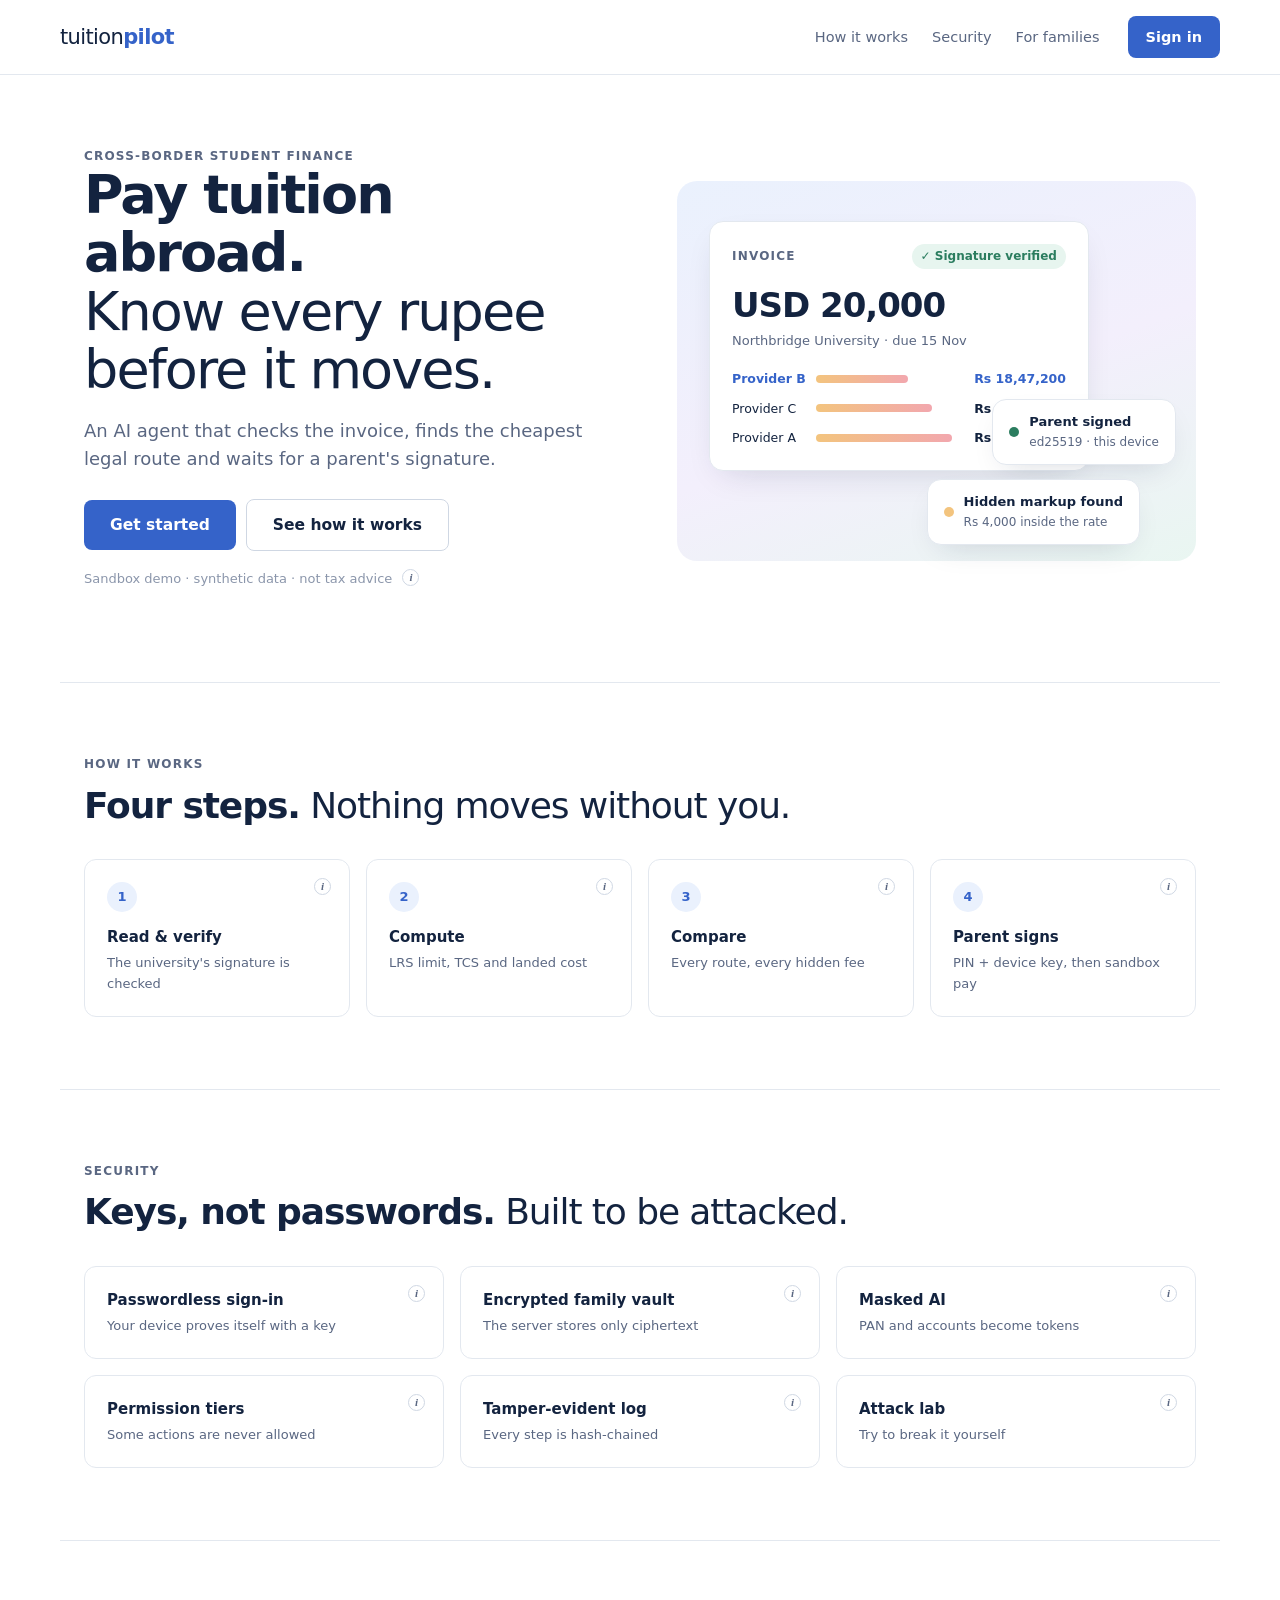
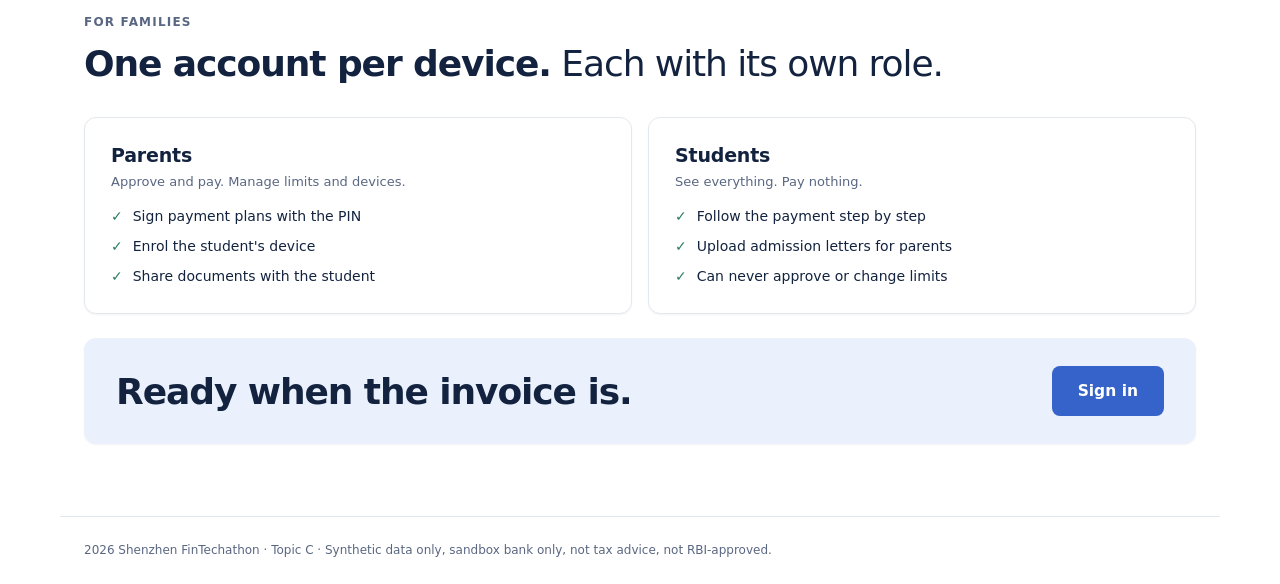
==== app/static/landing.html @ bed290f8 "Add landing page, passwordless sign-in, encrypted family vault and JSON invoices - Landing page (/) " ====
<!doctype html>
<html lang="en">
<head>
  <meta charset="utf-8">
  <meta name="viewport" content="width=device-width, initial-scale=1">
  <title>TuitionPilot · Pay tuition abroad</title>
  <link rel="icon" href="data:image/svg+xml,%3Csvg xmlns='http://www.w3.org/2000/svg' viewBox='0 0 32 32'%3E%3Crect width='32' height='32' rx='8' fill='%233563c9'/%3E%3Ctext x='16' y='22' font-family='Arial' font-size='16' font-weight='700' fill='white' text-anchor='middle'%3Etp%3C/text%3E%3C/svg%3E">
  <link rel="stylesheet" href="styles.css">
</head>
<body class="site">
  <header class="site-nav">
    <a class="wordmark" href="/" aria-label="TuitionPilot home">tuition<b>pilot</b></a>
    <nav class="site-links" aria-label="Sections">
      <a href="#how">How it works</a><a href="#security">Security</a><a href="#family">For families</a>
    </nav>
    <a class="btn primary" href="/signin">Sign in</a>
  </header>

  <main>
    <section class="hero-site">
      <div class="hero-copy">
        <div class="eyebrow">Cross-border student finance</div>
        <h1 class="display"><b>Pay tuition abroad.</b><br>Know every rupee before it moves.</h1>
        <p class="lead">An AI agent that checks the invoice, finds the cheapest legal route and waits for a parent's signature.</p>
        <div class="row" style="margin-top:26px">
          <a class="btn primary big" href="/signin">Get started</a>
          <a class="btn big ghost" href="#how">See how it works</a>
        </div>
        <p class="faint small" style="margin-top:18px">Sandbox demo · synthetic data · not tax advice
          <button type="button" class="i-btn" data-tip="Built for the 2026 Shenzhen FinTechathon (Topic C). Payments run in a simulated bank; no real money moves. Not RBI-approved." aria-label="About this demo">i</button></p>
      </div>

      <div class="hero-visual" aria-hidden="true">
        <div class="mock mock-main">
          <div class="row between"><span class="eyebrow">Invoice</span><span class="badge ok">✓ Signature verified</span></div>
          <div class="mock-amount">USD 20,000</div>
          <div class="muted small">Northbridge University · due 15 Nov</div>
          <div class="mock-bars">
            <div><span>Provider B</span><i style="--w:62%"></i><b>Rs 18,47,200</b></div>
            <div><span>Provider C</span><i style="--w:78%"></i><b>Rs 18,48,529</b></div>
            <div><span>Provider A</span><i style="--w:92%"></i><b>Rs 18,52,000</b></div>
          </div>
        </div>
        <div class="mock mock-float mock-a"><span class="dot ok"></span><span><b>Parent signed</b><br><span class="muted tiny">ed25519 · this device</span></span></div>
        <div class="mock mock-float mock-b"><span class="dot warn"></span><span><b>Hidden markup found</b><br><span class="muted tiny">Rs 4,000 inside the rate</span></span></div>
      </div>
    </section>

    <section class="band" id="how">
      <div class="eyebrow">How it works</div>
      <h2 class="section-title"><b>Four steps.</b> Nothing moves without you.</h2>
      <ol class="flow">
        <li><span class="flow-n">1</span><b>Read &amp; verify</b><span class="muted small">The university's signature is checked</span>
          <button type="button" class="i-btn" data-tip="The agent trusts one root key. It checks the university's certificate, the revocation list and the invoice signature, and that the printed text matches what was signed." aria-label="More">i</button></li>
        <li><span class="flow-n">2</span><b>Compute</b><span class="muted small">LRS limit, TCS and landed cost</span>
          <button type="button" class="i-btn" data-tip="Tested code computes every number from a versioned rule pack, with a source and date for each rule. The AI only explains." aria-label="More">i</button></li>
        <li><span class="flow-n">3</span><b>Compare</b><span class="muted small">Every route, every hidden fee</span>
          <button type="button" class="i-btn" data-tip="Each route is measured against the mid-market rate, so markups hidden inside the exchange rate show up as rupees." aria-label="More">i</button></li>
        <li><span class="flow-n">4</span><b>Parent signs</b><span class="muted small">PIN + device key, then sandbox pay</span>
          <button type="button" class="i-btn" data-tip="The parent's device signs the exact plan. If anything changes after signing, even one rupee, the signature no longer matches and the payment is refused." aria-label="More">i</button></li>
      </ol>
    </section>

    <section class="band" id="security">
      <div class="eyebrow">Security</div>
      <h2 class="section-title"><b>Keys, not passwords.</b> Built to be attacked.</h2>
      <div class="sec-grid">
        <div class="sec"><b>Passwordless sign-in</b><span class="muted small">Your device proves itself with a key</span>
          <button type="button" class="i-btn" data-tip="The server sends a one-time challenge; your browser signs it with a private key that never leaves the device. No password exists to steal or phish." aria-label="More">i</button></div>
        <div class="sec"><b>Encrypted family vault</b><span class="muted small">The server stores only ciphertext</span>
          <button type="button" class="i-btn" data-tip="Files are encrypted in the browser and locked to each family device's public key. Only those devices can open them; the server cannot." aria-label="More">i</button></div>
        <div class="sec"><b>Masked AI</b><span class="muted small">PAN and accounts become tokens</span>
          <button type="button" class="i-btn" data-tip="Identifiers are replaced with tokens before any AI sees text, and you can see exactly what it saw." aria-label="More">i</button></div>
        <div class="sec"><b>Permission tiers</b><span class="muted small">Some actions are never allowed</span>
          <button type="button" class="i-btn" data-tip="T0 read · T1 compute · T2 save/share with approval · T3 sandbox payment with PIN and device signature · T4 never: unverified payee, new payee, raising limits, skipping approval." aria-label="More">i</button></div>
        <div class="sec"><b>Tamper-evident log</b><span class="muted small">Every step is hash-chained</span>
          <button type="button" class="i-btn" data-tip="Each audit entry includes the hash of the one before, so editing any past entry breaks the chain." aria-label="More">i</button></div>
        <div class="sec"><b>Attack lab</b><span class="muted small">Try to break it yourself</span>
          <button type="button" class="i-btn" data-tip="Prompt injection, changed bank details, look-alike universities, revoked keys and plan tampering each run against a separate copy of the agent." aria-label="More">i</button></div>
      </div>
    </section>

    <section class="band" id="family">
      <div class="eyebrow">For families</div>
      <h2 class="section-title"><b>One account per device.</b> Each with its own role.</h2>
      <div class="grid-2 family">
        <div class="card"><h3>Parents</h3><p class="muted small">Approve and pay. Manage limits and devices.</p>
          <ul class="ticks"><li>Sign payment plans with the PIN</li><li>Enrol the student's device</li><li>Share documents with the student</li></ul></div>
        <div class="card"><h3>Students</h3><p class="muted small">See everything. Pay nothing.</p>
          <ul class="ticks"><li>Follow the payment step by step</li><li>Upload admission letters for parents</li><li>Can never approve or change limits</li></ul></div>
      </div>
      <div class="cta card">
        <h2 class="section-title" style="margin:0"><b>Ready when the invoice is.</b></h2>
        <a class="btn primary big" href="/signin">Sign in</a>
      </div>
    </section>
  </main>

  <footer class="foot">2026 Shenzhen FinTechathon · Topic C · Synthetic data only, sandbox bank only, not tax advice, not RBI-approved.</footer>
  <div class="tip" id="tip" role="tooltip" hidden></div>
  <script src="common.js"></script>
</body>
</html>
---- app/static/styles.css ----
:root {
  --bg: #f6f8fb; --bg-2: #eef2f7; --surface: #ffffff; --surface-2: #f4f7fb; --border: #e3e8ef; --border-2: #cfd7e3;
  --text: #13233f; --muted: #5a6782; --faint: #8b96ab;
  --accent: #3563c9; --accent-2: #3563c9; --accent-soft: #eaf1fd; --on-accent: #ffffff;
  --ok: #2b7d5f; --ok-soft: #e7f5ef; --warn: #93600a; --warn-soft: #fdf4e2; --deny: #b23a4c; --deny-soft: #fcecef;
  --info: #3563c9; --info-soft: #eaf1fd;
  --c-markup: #f3c47e; --c-fee: #aab6f5; --c-gst: #93d5e2; --c-tcs: #f2a7ae; --c-corr: #cdd6e2;
  --t0: #6b7891; --t1: #3563c9; --t2: #2b8a80; --t3: #b7791f; --t4: #b23a4c;
  --shadow-1: 0 1px 2px rgba(19, 35, 63, .05); --shadow-2: 0 12px 32px -14px rgba(19, 35, 63, .18);
  --radius: 12px; --radius-s: 8px;
  --mono: ui-monospace, "Cascadia Code", "SF Mono", Consolas, monospace;
  color-scheme: light;
}
@media (prefers-color-scheme: dark) {
  :root {
    --bg: #0c0e15; --bg-2: #11141d; --surface: #151924; --surface-2: #1b2030; --border: #262c3d; --border-2: #343b50;
    --text: #e9ebf3; --muted: #9aa1b6; --faint: #6e7590;
    --accent: #8fb3f5; --accent-2: #8fb3f5; --accent-soft: #1a2a46; --on-accent: #0c0e15;
    --ok: #36d08f; --ok-soft: #10302a; --warn: #f2b14b; --warn-soft: #33270f; --deny: #ff6b7c; --deny-soft: #3a1820;
    --info: #6fa9ff; --info-soft: #162944;
    --shadow-1: 0 1px 2px rgba(0, 0, 0, .4); --shadow-2: 0 14px 34px -14px rgba(0, 0, 0, .7);
    color-scheme: dark;
  }
}
* { box-sizing: border-box; }
html, body { margin: 0; }
body { background: var(--bg); color: var(--text); font: 15px/1.55 system-ui, -apple-system, "Segoe UI", Roboto, sans-serif; -webkit-font-smoothing: antialiased; }
button { font: inherit; color: inherit; cursor: pointer; }
button:disabled { cursor: not-allowed; opacity: .45; }
input, select, textarea { font: inherit; color: inherit; }
h1, h2, h3, h4 { margin: 0; line-height: 1.2; letter-spacing: -.01em; }
h1 { font-size: 30px; font-weight: 400; letter-spacing: -.02em; } h1 b { font-weight: 700; }
h2 { font-size: 18px; font-weight: 700; }
h3 { font-size: 15px; font-weight: 650; }
p { margin: .4em 0; }
.muted { color: var(--muted); } .faint { color: var(--faint); } .small { font-size: 13px; } .tiny { font-size: 12px; }
.mono { font-family: var(--mono); font-size: 12.5px; } .num { font-variant-numeric: tabular-nums; }
.row { display: flex; align-items: center; gap: 10px; flex-wrap: wrap; } .between { justify-content: space-between; }
.stack > * + * { margin-top: 16px; } .spacer { flex: 1; }
.link { border: 0; background: none; color: var(--accent); padding: 0; text-decoration: underline; }
:focus-visible { outline: 2px solid var(--accent); outline-offset: 2px; }

/* ---------- top bar ---------- */
.top { position: sticky; top: 0; z-index: 30; display: flex; align-items: center; gap: 18px; padding: 12px 24px; flex-wrap: wrap;
  background: color-mix(in srgb, var(--surface) 82%, transparent); backdrop-filter: blur(14px); border-bottom: 1px solid var(--border); }
.brand { display: flex; align-items: center; gap: 11px; }
.wordmark { font-size: 21px; font-weight: 400; letter-spacing: -.03em; color: var(--text); } .wordmark b { font-weight: 750; color: var(--accent); }
.pill-note { display: inline-flex; align-items: center; gap: 8px; font-size: 12.5px; color: var(--muted); padding: 5px 12px; border-radius: 999px; background: var(--surface-2); border: 1px solid var(--border); }
.dot-live { width: 7px; height: 7px; border-radius: 50%; background: var(--ok); }
.top-actions { margin-left: auto; display: flex; align-items: center; gap: 10px; }
.chip-status { font-size: 12px; padding: 5px 10px; border-radius: 999px; border: 1px solid var(--border); background: var(--surface); white-space: nowrap; }
.chip-status.ok { color: var(--ok); border-color: color-mix(in srgb, var(--ok) 35%, var(--border)); }
.chip-status.warn { color: var(--warn); border-color: color-mix(in srgb, var(--warn) 35%, var(--border)); }
.seg { display: inline-flex; padding: 3px; gap: 2px; background: var(--surface-2); border: 1px solid var(--border); border-radius: 11px; }
.seg-btn { border: 0; background: none; padding: 6px 13px; border-radius: 8px; font-size: 13px; color: var(--muted); }
.seg-btn.on { background: var(--surface); color: var(--text); font-weight: 650; box-shadow: var(--shadow-1); }
.icon-btn { width: 38px; height: 38px; display: grid; place-items: center; border-radius: 11px; border: 1px solid var(--border); background: var(--surface); }
.icon-btn svg { width: 18px; height: 18px; stroke: currentColor; fill: none; stroke-width: 1.8; }

/* ---------- shell ---------- */
.shell { display: grid; grid-template-columns: 230px minmax(0, 1fr) 360px; gap: 22px; padding: 22px 24px; align-items: start; max-width: 1600px; margin: 0 auto; }
@media (max-width: 1240px) { .shell { grid-template-columns: 210px minmax(0, 1fr); } .live { grid-column: 1 / -1; position: static !important; } }
@media (max-width: 760px) { .shell { grid-template-columns: 1fr; padding: 16px; } .rail { position: static !important; } .top { padding: 10px 16px; } .pill-note { display: none; } }

/* stepper */
.rail { position: sticky; top: 86px; }
.steps { list-style: none; margin: 0; padding: 0; position: relative; }
.steps li { position: relative; }
.steps li:not(:last-child)::after { content: ""; position: absolute; left: 21px; top: 44px; bottom: -6px; width: 2px; background: var(--border); }
.steps li.done:not(:last-child)::after { background: linear-gradient(var(--ok), var(--ok)); }
.step-btn { width: 100%; display: grid; grid-template-columns: 44px 1fr; gap: 6px; align-items: center; text-align: left; background: none; border: 0; padding: 6px 4px; border-radius: 12px; margin-bottom: 6px; }
.step-btn:hover:not(:disabled) { background: var(--surface); }
.step-btn.cur { background: var(--surface); box-shadow: var(--shadow-1); }
.step-dot { width: 34px; height: 34px; margin-left: 4px; border-radius: 50%; display: grid; place-items: center; font-size: 13px; font-weight: 700; background: var(--surface); border: 2px solid var(--border-2); color: var(--muted); transition: .3s; }
.done .step-dot { background: var(--ok); border-color: var(--ok); color: #fff; }
.cur .step-dot { border-color: var(--accent); color: var(--accent); box-shadow: 0 0 0 5px var(--accent-soft); }
.blocked .step-dot { border-color: var(--deny); color: var(--deny); }
.step-txt b { display: block; font-size: 14px; font-weight: 650; } .step-txt small { color: var(--muted); font-size: 12px; }
.lab-link { margin-top: 18px; width: 100%; display: flex; gap: 12px; align-items: center; text-align: left; padding: 12px 14px; border-radius: 14px; border: 1px dashed var(--border-2); background: transparent; }
.lab-link.cur, .lab-link:hover { border-style: solid; border-color: var(--accent); background: var(--accent-soft); }
.lab-ico { font-size: 22px; } .lab-link small { display: block; color: var(--muted); font-size: 12px; }
@media (max-width: 760px) {
  .steps { display: flex; overflow-x: auto; gap: 4px; padding-bottom: 6px; }
  .steps li::after { display: none; } .step-btn { grid-template-columns: 38px; justify-items: center; width: auto; }
  .step-txt { display: none; } .lab-link { margin-top: 8px; }
}

/* ---------- stage & cards ---------- */
.stage { min-width: 0; outline: none; }
.view.enter { animation: rise .45s cubic-bezier(.2, .8, .2, 1) both; }
.card { background: var(--surface); border: 1px solid var(--border); border-radius: var(--radius); box-shadow: var(--shadow-1); padding: 22px; }
.card.hero { padding: 32px; }
.eyebrow { font-size: 12px; font-weight: 600; letter-spacing: .1em; text-transform: uppercase; color: var(--muted); }
.lead { font-size: 16.5px; color: var(--muted); max-width: 62ch; }
.grid-2 { display: grid; grid-template-columns: repeat(auto-fit, minmax(280px, 1fr)); gap: 16px; }
.grid-3 { display: grid; grid-template-columns: repeat(auto-fit, minmax(220px, 1fr)); gap: 14px; }
.btn { display: inline-flex; align-items: center; justify-content: center; gap: 8px; border: 1px solid var(--border-2); background: var(--surface); padding: 10px 18px; border-radius: 8px; font-weight: 600; font-size: 14.5px; transition: background .2s, border-color .2s, color .2s; }
.btn:hover:not(:disabled) { border-color: var(--accent); color: var(--accent); }
.btn.primary { border: 0; color: var(--on-accent); background: var(--accent); }
.btn.primary:hover:not(:disabled) { color: var(--on-accent); background: color-mix(in srgb, var(--accent) 86%, #000); }
.btn.big { padding: 13px 26px; font-size: 15.5px; border-radius: 8px; }
.btn.danger { color: var(--deny); border-color: color-mix(in srgb, var(--deny) 40%, var(--border)); }
.btn.ghost { background: transparent; }
.btn.sm { padding: 6px 12px; font-size: 13px; border-radius: 10px; }
.badge { display: inline-flex; align-items: center; gap: 5px; font-size: 12px; font-weight: 650; padding: 3px 9px; border-radius: 999px; white-space: nowrap; }
.badge.ok { background: var(--ok-soft); color: var(--ok); } .badge.warn { background: var(--warn-soft); color: var(--warn); }
.badge.deny { background: var(--deny-soft); color: var(--deny); } .badge.info { background: var(--info-soft); color: var(--info); }
.badge.muted { background: var(--surface-2); color: var(--muted); }
.tier { font-family: var(--mono); font-size: 11.5px; font-weight: 700; padding: 2px 8px; border-radius: 6px; color: var(--c); background: color-mix(in srgb, var(--c) 14%, var(--surface)); }
.tier.T0 { --c: var(--t0); } .tier.T1 { --c: var(--t1); } .tier.T2 { --c: var(--t2); } .tier.T3 { --c: var(--t3); } .tier.T4 { --c: var(--t4); }
.banner { display: flex; gap: 12px; align-items: flex-start; padding: 14px 16px; border-radius: 14px; font-size: 14px; }
.banner.deny { background: var(--deny-soft); color: var(--deny); } .banner.warn { background: var(--warn-soft); color: var(--warn); }
.banner.ok { background: var(--ok-soft); color: var(--ok); } .banner.info { background: var(--info-soft); color: var(--info); }
.banner b { color: inherit; } .banner .body { color: var(--text); }

/* welcome */
.promises { display: grid; grid-template-columns: repeat(auto-fit, minmax(200px, 1fr)); gap: 12px; margin: 22px 0; }
.promise { padding: 16px; border-radius: 14px; background: var(--surface-2); border: 1px solid var(--border); }
.promise .ico { font-size: 22px; } .promise b { display: block; margin: 6px 0 2px; }
.toggle-row { display: flex; gap: 12px; align-items: flex-start; padding: 12px 0; border-top: 1px solid var(--border); cursor: pointer; }
.switch { position: relative; flex: 0 0 auto; width: 42px; height: 24px; border-radius: 999px; background: var(--border-2); transition: .2s; margin-top: 2px; }
.switch::after { content: ""; position: absolute; top: 3px; left: 3px; width: 18px; height: 18px; border-radius: 50%; background: #fff; transition: .2s; box-shadow: var(--shadow-1); }
input:checked + .switch { background: var(--accent); } input:checked + .switch::after { left: 21px; }
.sr { position: absolute; opacity: 0; width: 1px; height: 1px; }

/* invoice */
.drop { border: 2px dashed var(--border-2); border-radius: var(--radius); padding: 26px; text-align: center; transition: .2s; background: var(--surface-2); }
.drop.over { border-color: var(--accent); background: var(--accent-soft); }
.samples { display: grid; grid-template-columns: repeat(auto-fill, minmax(190px, 1fr)); gap: 10px; }
.sample { text-align: left; border: 1px solid var(--border); background: var(--surface); border-radius: 14px; padding: 12px 14px; transition: .15s; }
.sample:hover { border-color: var(--accent); transform: translateY(-2px); box-shadow: var(--shadow-2); }
.sample .tag { font-size: 10.5px; font-weight: 700; letter-spacing: .06em; text-transform: uppercase; }
.sample .tag.good { color: var(--ok); } .sample .tag.bad { color: var(--deny); }
.sample b { display: block; margin: 4px 0 2px; font-size: 14px; } .sample small { color: var(--muted); font-size: 12px; }
.chain { display: grid; gap: 0; }
.link-node { display: grid; grid-template-columns: 36px 1fr; gap: 12px; align-items: start; position: relative; padding-bottom: 14px; }
.enter .link-node { opacity: 0; animation: rise .4s ease forwards; }
.link-node:not(:last-child)::before { content: ""; position: absolute; left: 17px; top: 34px; bottom: 0; width: 2px; background: var(--border); }
.link-node .node { width: 36px; height: 36px; border-radius: 50%; display: grid; place-items: center; font-weight: 800; font-size: 15px; }
.link-node.ok .node { background: var(--ok-soft); color: var(--ok); } .link-node.bad .node { background: var(--deny-soft); color: var(--deny); animation: shake .5s .2s; }
.link-node b { display: block; font-size: 14px; } .link-node small { color: var(--muted); }
.fields { display: grid; grid-template-columns: repeat(auto-fit, minmax(170px, 1fr)); gap: 10px; }
.field { padding: 10px 12px; background: var(--surface-2); border-radius: 12px; border: 1px solid var(--border); }
.field small { display: block; font-size: 11.5px; color: var(--muted); } .field b { font-size: 14px; overflow-wrap: anywhere; }

/* questions */
.qcard { text-align: center; padding: 34px 26px; }
.qprogress { display: flex; gap: 6px; justify-content: center; margin-bottom: 18px; }
.qprogress i { width: 26px; height: 5px; border-radius: 999px; background: var(--border); } .qprogress i.on { background: var(--accent); }
.qtext { font-size: 21px; font-weight: 650; max-width: 34ch; margin: 0 auto 20px; letter-spacing: -.01em; }
.choices { display: flex; gap: 10px; justify-content: center; flex-wrap: wrap; }
.choice { padding: 12px 22px; border-radius: 14px; border: 1.5px solid var(--border-2); background: var(--surface); font-weight: 600; font-size: 15px; transition: .15s; }
.choice:hover { border-color: var(--accent); background: var(--accent-soft); transform: translateY(-1px); }
.answer-row { display: flex; gap: 10px; max-width: 460px; margin: 16px auto 0; }
.answer-row input { flex: 1; padding: 13px 16px; border-radius: 14px; border: 1.5px solid var(--border-2); background: var(--surface); font-size: 16px; }
.answer-row input:focus { outline: none; border-color: var(--accent); box-shadow: 0 0 0 4px var(--accent-soft); }
.chatlog { display: flex; flex-direction: column; gap: 8px; max-height: 280px; overflow-y: auto; padding: 4px; }
.msg { max-width: 85%; padding: 9px 13px; border-radius: 14px; font-size: 13.5px; white-space: pre-wrap; overflow-wrap: anywhere; }
.msg.agent { background: var(--surface-2); align-self: flex-start; border-top-left-radius: 4px; }
.msg.user { background: var(--accent-soft); color: var(--text); align-self: flex-end; border-top-right-radius: 4px; }
.msg.ok { border-left: 3px solid var(--ok); } .msg.warn { border-left: 3px solid var(--warn); } .msg.deny { border-left: 3px solid var(--deny); } .msg.info { border-left: 3px solid var(--info); }
.ask { display: flex; gap: 8px; margin-top: 10px; }
.ask input { flex: 1; padding: 10px 14px; border-radius: 12px; border: 1px solid var(--border-2); background: var(--surface); }

/* route */
.headline { display: flex; align-items: flex-end; gap: 16px; flex-wrap: wrap; }
.big-amount { font-size: 44px; font-weight: 800; letter-spacing: -.035em; line-height: 1; }
.chart { display: flex; flex-direction: column; gap: 14px; }
.bar-row { display: grid; grid-template-columns: 120px 1fr 120px; gap: 12px; align-items: center; cursor: pointer; padding: 8px; border-radius: 12px; border: 1.5px solid transparent; }
.bar-row:hover { background: var(--surface-2); } .bar-row.chosen { border-color: var(--accent); background: var(--accent-soft); }
.bar-row .name b { display: block; font-size: 14px; } .bar-row .name small { color: var(--muted); font-size: 11.5px; }
.bar { display: flex; height: 26px; border-radius: 8px; overflow: hidden; background: var(--surface-2); }
.seg-b { height: 100%; transition: width .6s cubic-bezier(.2, .8, .2, 1); position: relative; }
.seg-b:hover { filter: brightness(1.15); }
.legend { display: flex; flex-wrap: wrap; gap: 14px; font-size: 12px; color: var(--muted); }
.legend i { display: inline-block; width: 10px; height: 10px; border-radius: 3px; margin-right: 6px; vertical-align: -1px; }
.why { display: grid; gap: 8px; }
.why-row { display: grid; grid-template-columns: 1fr auto; gap: 4px 12px; padding: 10px 12px; border-radius: 12px; background: var(--surface-2); font-size: 13.5px; }
.why-row .v.pos { color: var(--ok); font-weight: 700; } .why-row .v.neg { color: var(--deny); font-weight: 700; }
.callout { padding: 14px 16px; border-radius: 14px; background: var(--warn-soft); font-size: 13.5px; }
.gauge-wrap { display: grid; grid-template-columns: repeat(auto-fit, minmax(180px, 1fr)); gap: 18px; align-items: center; }
.gauge { max-width: 220px; }
@media (max-width: 520px) { .gauge-wrap { grid-template-columns: 1fr; justify-items: center; } .bar-row { grid-template-columns: 90px 1fr; } .bar-row .tot { grid-column: 2; } }
.gauge text { font: 700 20px system-ui; fill: var(--text); } .gauge .lbl { font: 500 11px system-ui; fill: var(--muted); }
.whatif { border: 1.5px dashed var(--accent); background: color-mix(in srgb, var(--accent-soft) 45%, var(--surface)); }
.ctrl { display: grid; gap: 6px; } .ctrl label { font-size: 13px; font-weight: 600; }
input[type=range] { width: 100%; accent-color: var(--accent); }
.wf-table { width: 100%; border-collapse: collapse; font-size: 13.5px; }
.wf-table th, .wf-table td { padding: 8px 10px; text-align: right; border-bottom: 1px solid var(--border); }
.wf-table th:first-child, .wf-table td:first-child { text-align: left; }
.wf-table td.num { white-space: nowrap; }
.wf-table th { font-size: 11.5px; color: var(--muted); font-weight: 600; text-transform: uppercase; letter-spacing: .04em; }
.delta.up { color: var(--deny); } .delta.down { color: var(--ok); }
details.more { border: 1px solid var(--border); border-radius: 14px; background: var(--surface); }
details.more > summary { cursor: pointer; padding: 14px 18px; font-weight: 650; list-style: none; display: flex; justify-content: space-between; }
details.more > summary::after { content: "＋"; color: var(--muted); } details.more[open] > summary::after { content: "－"; }
details.more > div { padding: 0 18px 18px; }
.lines { list-style: none; padding: 0; margin: 0; font-size: 13.5px; }
.lines li { display: grid; grid-template-columns: 1fr auto; gap: 2px 12px; padding: 8px 0; border-top: 1px dashed var(--border); }
.lines li small { grid-column: 1 / -1; color: var(--muted); font-size: 12px; }

/* sign */
.plan-steps { list-style: none; padding: 0; margin: 0; }
.plan-steps li { display: grid; grid-template-columns: 30px 1fr auto; gap: 12px; align-items: center; padding: 11px 0; border-top: 1px solid var(--border); font-size: 14px; }
.plan-steps li:first-child { border-top: 0; }
.pn { width: 28px; height: 28px; border-radius: 50%; background: var(--surface-2); display: grid; place-items: center; font-weight: 700; font-size: 12.5px; }
.hashbox { font-family: var(--mono); font-size: 12px; padding: 10px 12px; border-radius: 12px; background: var(--surface-2); border: 1px solid var(--border); overflow-wrap: anywhere; }
.signing { display: grid; grid-template-columns: 1fr 260px; gap: 22px; align-items: start; }
@media (max-width: 900px) { .signing { grid-template-columns: 1fr; } }
.pinpad { display: grid; grid-template-columns: repeat(3, 1fr); gap: 10px; }
.pinpad button { height: 56px; border-radius: 14px; border: 1px solid var(--border); background: var(--surface-2); font-size: 20px; font-weight: 650; transition: .1s; }
.pinpad button:hover { background: var(--accent-soft); border-color: var(--accent); } .pinpad button:active { transform: scale(.96); }
.pin-dots { display: flex; gap: 12px; justify-content: center; margin: 4px 0 16px; }
.pin-dots i { width: 14px; height: 14px; border-radius: 50%; border: 2px solid var(--border-2); transition: .15s; }
.pin-dots i.on { background: var(--accent); border-color: var(--accent); transform: scale(1.1); }
.progress-list { list-style: none; padding: 0; margin: 0; display: grid; gap: 10px; }
.progress-list li { display: flex; gap: 12px; align-items: center; padding: 12px 14px; border-radius: 12px; background: var(--surface-2); opacity: 0; animation: rise .35s ease forwards; }
.progress-list .ic { width: 28px; height: 28px; border-radius: 50%; display: grid; place-items: center; font-weight: 800; background: var(--ok-soft); color: var(--ok); }
.progress-list li.bad .ic { background: var(--deny-soft); color: var(--deny); }

/* receipt */
.receipt-hero { text-align: center; padding: 36px 24px; }
.check-anim { width: 84px; height: 84px; margin: 0 auto 14px; border-radius: 50%; background: var(--ok-soft); display: grid; place-items: center; animation: pop .5s cubic-bezier(.2, 1.6, .4, 1) both; }
.check-anim svg { width: 44px; height: 44px; stroke: var(--ok); stroke-width: 3.5; fill: none; stroke-linecap: round; stroke-linejoin: round; stroke-dasharray: 40; stroke-dashoffset: 40; animation: draw .5s .35s ease forwards; }
.kv { display: grid; grid-template-columns: max-content 1fr; gap: 8px 18px; font-size: 13.5px; }
.kv dt { color: var(--muted); } .kv dd { margin: 0; overflow-wrap: anywhere; }

/* lab */
.lab-grid { display: grid; grid-template-columns: repeat(auto-fill, minmax(260px, 1fr)); gap: 14px; }
.attack { display: flex; flex-direction: column; gap: 10px; padding: 18px; border-radius: var(--radius); border: 1px solid var(--border); background: var(--surface); transition: .2s; }
.attack .who { font-size: 11px; font-weight: 700; letter-spacing: .07em; text-transform: uppercase; color: var(--deny); }
.attack b { font-size: 14.5px; line-height: 1.35; }
.attack .res { font-size: 12.5px; padding: 10px 12px; border-radius: 12px; animation: rise .35s ease both; }
.attack .res.ok { background: var(--ok-soft); } .attack .res.bad { background: var(--deny-soft); }
.attack.stopped { border-color: color-mix(in srgb, var(--ok) 45%, var(--border)); }
.shield { font-size: 20px; animation: pop .5s cubic-bezier(.2, 1.6, .4, 1) both; display: inline-block; }
.spinner { width: 16px; height: 16px; border: 2px solid var(--border-2); border-top-color: var(--accent); border-radius: 50%; animation: spin .7s linear infinite; display: inline-block; }

/* ---------- live panel ---------- */
.live { position: sticky; top: 86px; background: var(--surface); border: 1px solid var(--border); border-radius: var(--radius); box-shadow: var(--shadow-1); overflow: hidden; }
.live-head { padding: 14px 16px 10px; border-bottom: 1px solid var(--border); display: grid; gap: 10px; }
.pulse { width: 8px; height: 8px; border-radius: 50%; background: var(--ok); }
.tabs-mini { display: flex; gap: 4px; background: var(--surface-2); padding: 3px; border-radius: 10px; }
.tabs-mini button { flex: 1; border: 0; background: none; padding: 5px 6px; border-radius: 8px; font-size: 12px; color: var(--muted); }
.tabs-mini button.on { background: var(--surface); color: var(--text); font-weight: 650; box-shadow: var(--shadow-1); }
.live-body { max-height: calc(100vh - 190px); overflow-y: auto; }
.pipe { list-style: none; margin: 0; padding: 12px 16px; display: grid; gap: 2px; border-bottom: 1px solid var(--border); }
.pipe li { display: flex; align-items: center; gap: 10px; font-size: 12.5px; color: var(--faint); padding: 3px 0; }
.pipe i { width: 10px; height: 10px; border-radius: 50%; background: var(--border-2); flex: 0 0 auto; }
.pipe li.done { color: var(--muted); } .pipe li.done i { background: var(--ok); }
.pipe li.active { color: var(--text); font-weight: 650; } .pipe li.active i { background: var(--accent); animation: ping 1.4s infinite; }
.pipe li.blocked { color: var(--deny); font-weight: 650; } .pipe li.blocked i { background: var(--deny); }
.ev { display: grid; grid-template-columns: 10px 1fr; gap: 10px; padding: 10px 16px; border-bottom: 1px solid var(--border); font-size: 12.5px; }
.ev.new { animation: slidein .45s ease both; }
.ev .p { width: 8px; height: 8px; border-radius: 50%; background: var(--t0); margin-top: 6px; }
.ev.allow .p { background: var(--ok); } .ev.deny .p { background: var(--deny); } .ev.flag .p { background: var(--warn); } .ev.sig .p { background: var(--accent); }
.ev .t { font-weight: 650; } .ev .m { color: var(--muted); font-size: 11.5px; overflow-wrap: anywhere; }
.side-pad { padding: 14px 16px; }
.trace-row { padding: 10px 0; border-bottom: 1px solid var(--border); font-size: 12.5px; }
.trace-row a { color: var(--accent); }
.saw pre { white-space: pre-wrap; font-family: var(--mono); font-size: 11.5px; background: var(--surface-2); padding: 10px; border-radius: 10px; margin: 6px 0 0; overflow-wrap: anywhere; }
.empty { padding: 30px 16px; text-align: center; color: var(--muted); font-size: 13px; }

/* ---------- info tips ---------- */
.i-btn { display: inline-grid; place-items: center; width: 17px; height: 17px; padding: 0; margin-left: 6px; vertical-align: 2px; border-radius: 50%;
  border: 1px solid var(--border-2); background: var(--surface); color: var(--muted); font: italic 600 11px/1 Georgia, serif; cursor: help; transition: .15s; }
.i-btn:hover, .i-btn:focus-visible { border-color: var(--accent); color: var(--accent); background: var(--accent-soft); }
.tip { position: fixed; z-index: 80; max-width: 300px; padding: 10px 13px; border-radius: 8px; background: var(--text); color: var(--bg);
  font-size: 12.5px; line-height: 1.5; box-shadow: var(--shadow-2); pointer-events: none; animation: rise .15s ease both; }
.tip[hidden] { display: none; }

/* ---------- drawer, modal, toast ---------- */
.drawer { position: fixed; inset: 0; z-index: 50; background: rgba(8, 10, 18, .45); display: flex; justify-content: flex-end; }
.drawer[hidden], .modal[hidden] { display: none; }
.drawer-panel { width: min(430px, 100%); height: 100%; overflow-y: auto; background: var(--surface); padding: 22px; box-shadow: -20px 0 50px rgba(0, 0, 0, .25); animation: slidein .3s ease both; }
.setting { border-top: 1px solid var(--border); padding: 16px 0; display: grid; gap: 8px; }
.setting input[type=text], .setting input[type=password] { padding: 9px 12px; border-radius: 10px; border: 1px solid var(--border-2); background: var(--surface); }
.modal { position: fixed; inset: 0; z-index: 60; background: rgba(8, 10, 18, .5); display: grid; place-items: center; padding: 16px; }
.modal-card { width: min(440px, 100%); background: var(--surface); border-radius: 22px; padding: 24px; box-shadow: var(--shadow-2); animation: pop .3s ease both; }
.toast { position: fixed; left: 50%; bottom: 26px; z-index: 70; transform: translate(-50%, 20px); opacity: 0; pointer-events: none; transition: .25s; background: var(--text); color: var(--bg); padding: 11px 18px; border-radius: 12px; font-size: 14px; max-width: calc(100% - 32px); box-shadow: var(--shadow-2); }
.toast.show { opacity: 1; transform: translate(-50%, 0); } .toast.bad { background: var(--deny); color: #fff; }
.foot { display: flex; gap: 14px; flex-wrap: wrap; padding: 6px 24px 30px; font-size: 12px; color: var(--muted); max-width: 1600px; margin: 0 auto; }

@keyframes rise { from { opacity: 0; transform: translateY(10px); } to { opacity: 1; transform: none; } }
@keyframes slidein { from { opacity: 0; transform: translateX(14px); } to { opacity: 1; transform: none; } }
@keyframes pop { from { opacity: 0; transform: scale(.85); } to { opacity: 1; transform: none; } }
@keyframes draw { to { stroke-dashoffset: 0; } }
@keyframes spin { to { transform: rotate(360deg); } }
@keyframes shake { 0%, 100% { transform: none; } 25% { transform: translateX(-4px); } 75% { transform: translateX(4px); } }
@keyframes ping { 0% { box-shadow: 0 0 0 0 color-mix(in srgb, currentColor 0%, transparent), 0 0 0 0 rgba(99, 102, 241, .45); } 100% { box-shadow: 0 0 0 0 transparent, 0 0 0 8px rgba(99, 102, 241, 0); } }
@media (prefers-reduced-motion: reduce) { *, *::before, *::after { animation-duration: .01ms !important; animation-delay: 0ms !important; transition: none !important; } }
@media print { .top, .rail, .live, .foot, .no-print { display: none !important; } .shell { display: block; } .card { box-shadow: none; } }

/* ---------- landing & sign-in ---------- */
.site { background: var(--surface); }
a.btn { text-decoration: none; color: inherit; } a.btn.primary { color: var(--on-accent); }
a.wordmark { text-decoration: none; }
.wide { width: 100%; } .center { text-align: center; }
.site-nav { position: sticky; top: 0; z-index: 30; display: flex; align-items: center; gap: 28px; padding: 16px max(24px, calc((100% - 1160px) / 2));
  background: color-mix(in srgb, var(--surface) 88%, transparent); backdrop-filter: blur(12px); border-bottom: 1px solid var(--border); }
.site-links { display: flex; gap: 24px; margin-left: auto; }
.site-links a { color: var(--muted); text-decoration: none; font-size: 14.5px; transition: color .2s; } .site-links a:hover { color: var(--accent); }
.display { font-size: clamp(34px, 5vw, 54px); font-weight: 300; line-height: 1.08; letter-spacing: -.035em; }
.display b { font-weight: 700; }
.hero-site { display: grid; grid-template-columns: 1.05fr 1fr; gap: 48px; align-items: center; max-width: 1160px; margin: 0 auto; padding: 72px 24px 88px; }
.hero-copy > * { animation: rise .6s cubic-bezier(.2, .8, .2, 1) both; }
.hero-copy > :nth-child(2) { animation-delay: .08s; } .hero-copy > :nth-child(3) { animation-delay: .16s; } .hero-copy > :nth-child(n+4) { animation-delay: .24s; }
.hero-copy .lead { margin-top: 18px; font-size: 18px; }
.hero-visual { position: relative; min-height: 380px; border-radius: 20px; padding: 40px 32px;
  background: linear-gradient(160deg, #eaf1fd, #f3effc 55%, #e9f6f1); }
.mock { background: var(--surface); border: 1px solid var(--border); border-radius: 14px; box-shadow: var(--shadow-2); }
.mock-main { padding: 22px; max-width: 380px; animation: rise .7s .2s cubic-bezier(.2, .8, .2, 1) both; }
.mock-amount { font-size: 34px; font-weight: 700; letter-spacing: -.03em; margin-top: 10px; }
.mock-bars { display: grid; gap: 10px; margin-top: 18px; font-size: 12.5px; }
.mock-bars div { display: grid; grid-template-columns: 74px 1fr auto; gap: 10px; align-items: center; }
.mock-bars i { height: 8px; border-radius: 99px; background: linear-gradient(90deg, var(--c-markup), var(--c-tcs)); width: var(--w); transform-origin: left; animation: grow 1s .6s cubic-bezier(.2, .8, .2, 1) both; }
.mock-bars div:first-child { color: var(--accent); font-weight: 600; }
.mock-float { position: absolute; display: flex; gap: 10px; align-items: center; padding: 12px 16px; font-size: 13px; animation: rise .6s cubic-bezier(.2, .8, .2, 1) both, bob 6s ease-in-out infinite; }
.mock-a { right: 20px; bottom: 96px; animation-delay: .9s, 1.5s; } .mock-b { right: 56px; bottom: 16px; animation-delay: 1.2s, 2.4s; }
.dot { width: 10px; height: 10px; border-radius: 50%; } .dot.ok { background: var(--ok); } .dot.warn { background: var(--c-markup); }
.band { max-width: 1160px; margin: 0 auto; padding: 72px 24px; border-top: 1px solid var(--border); }
.section-title { font-size: clamp(26px, 3.2vw, 36px); font-weight: 300; letter-spacing: -.03em; margin: 10px 0 32px; } .section-title b { font-weight: 700; }
.flow { list-style: none; padding: 0; margin: 0; display: grid; grid-template-columns: repeat(4, 1fr); gap: 16px; counter-reset: f; }
.flow li, .sec { display: grid; gap: 4px; align-content: start; padding: 22px; border-radius: 12px; border: 1px solid var(--border); background: var(--surface); position: relative; transition: border-color .2s, transform .2s; }
.flow li:hover, .sec:hover { border-color: var(--accent); transform: translateY(-2px); }
.flow .i-btn, .sec .i-btn { position: absolute; top: 18px; right: 18px; }
.flow-n { width: 30px; height: 30px; border-radius: 50%; display: grid; place-items: center; background: var(--accent-soft); color: var(--accent); font-weight: 700; font-size: 13px; margin-bottom: 10px; }
.sec-grid { display: grid; grid-template-columns: repeat(3, 1fr); gap: 16px; }
.family .card { padding: 26px; } .family h3 { font-size: 19px; }
.ticks { list-style: none; padding: 0; margin: 14px 0 0; display: grid; gap: 8px; font-size: 14px; }
.ticks li::before { content: "✓"; color: var(--ok); font-weight: 700; margin-right: 10px; }
.cta { margin-top: 24px; display: flex; align-items: center; justify-content: space-between; gap: 16px; flex-wrap: wrap; padding: 28px 32px; background: var(--accent-soft); border: 0; }
.site .foot { max-width: 1160px; padding: 24px; border-top: 1px solid var(--border); }
@media (max-width: 900px) {
  .hero-site { grid-template-columns: 1fr; padding-top: 40px; } .flow, .sec-grid { grid-template-columns: 1fr 1fr; } .site-links { display: none; }
}
@media (max-width: 560px) { .flow, .sec-grid { grid-template-columns: 1fr; } .site-nav { gap: 12px; } .hero-visual { min-height: 0; padding: 20px 16px 140px; } }

.auth { display: grid; grid-template-columns: minmax(300px, 440px) 1fr; min-height: 100vh; }
.auth-side { display: flex; flex-direction: column; justify-content: space-between; gap: 32px; padding: 36px 40px; background: linear-gradient(170deg, #eaf1fd, #f3effc 60%, #e9f6f1); }
.auth-main { display: grid; place-content: center; gap: 14px; padding: 32px 16px; background: var(--bg); }
.auth-card { width: min(420px, calc(100vw - 32px)); padding: 32px; animation: rise .45s cubic-bezier(.2, .8, .2, 1) both; }
.auth-title { font-size: 24px; font-weight: 300; letter-spacing: -.02em; margin-bottom: 18px; } .auth-title b { font-weight: 700; }
.auth-tabs { display: flex; } .auth-tabs .seg-btn { flex: 1; padding: 9px; font-size: 14px; }
.key-card { display: flex; gap: 14px; align-items: center; padding: 16px; border-radius: 10px; background: var(--surface-2); border: 1px solid var(--border); }
.key-ico { font-size: 24px; } .key-card .mono { font-size: 11.5px; overflow-wrap: anywhere; }
.field-in { display: grid; gap: 6px; font-size: 13px; font-weight: 600; }
.field-in input { padding: 12px 14px; border-radius: 8px; border: 1px solid var(--border-2); background: var(--surface); font-size: 15px; font-weight: 400; }
.field-in input:focus { outline: none; border-color: var(--accent); box-shadow: 0 0 0 4px var(--accent-soft); }
@media (max-width: 760px) { .auth { grid-template-columns: 1fr; } .auth-side { padding: 24px; } .auth-side .display { font-size: 28px !important; } }
@media (prefers-color-scheme: dark) { .hero-visual, .auth-side { background: linear-gradient(160deg, #18233a, #1d1b33 55%, #142a26); } }

/* vault */
.vault-row { display: grid; grid-template-columns: 1fr auto; gap: 4px 14px; align-items: center; padding: 14px 0; border-top: 1px solid var(--border); }
.vault-row:first-child { border-top: 0; }
.vault-row small { color: var(--muted); }
@keyframes grow { from { transform: scaleX(0); } to { transform: none; } }
@keyframes bob { 0%, 100% { translate: 0 0; } 50% { translate: 0 -6px; } }
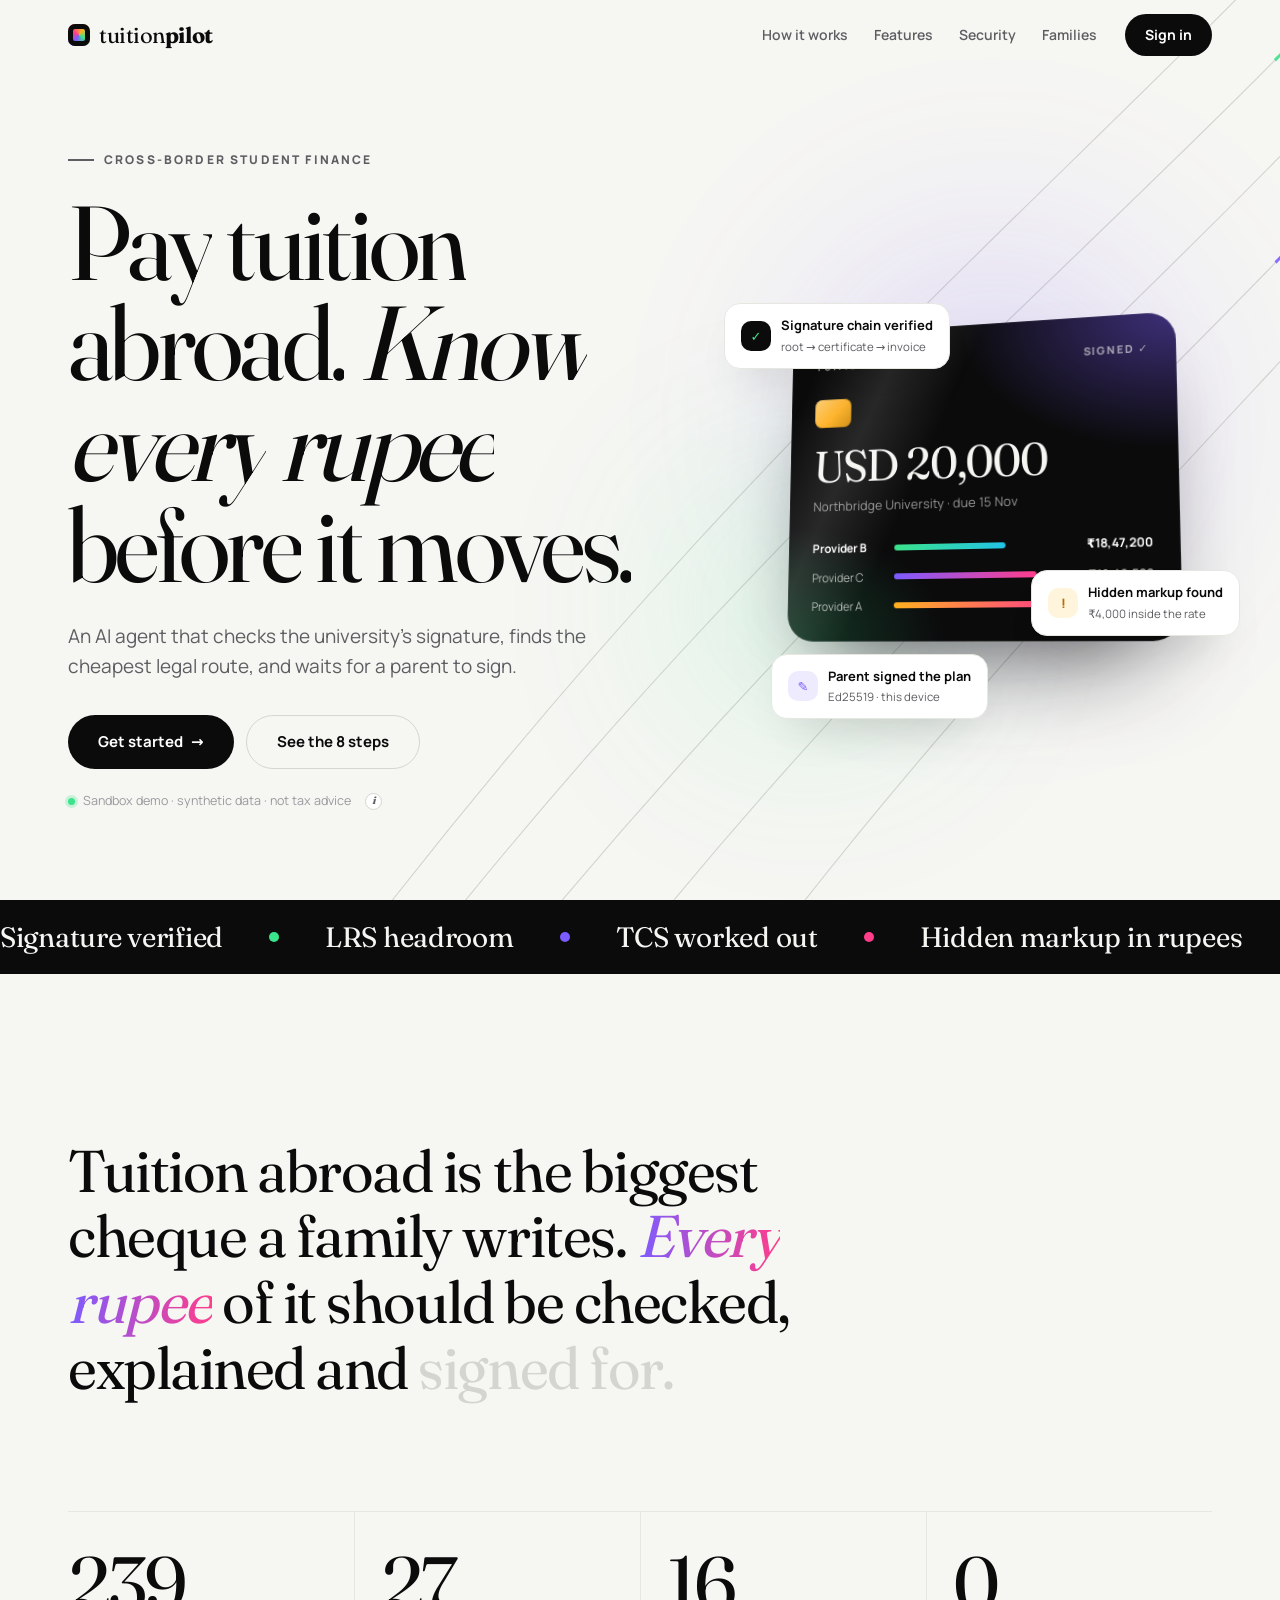
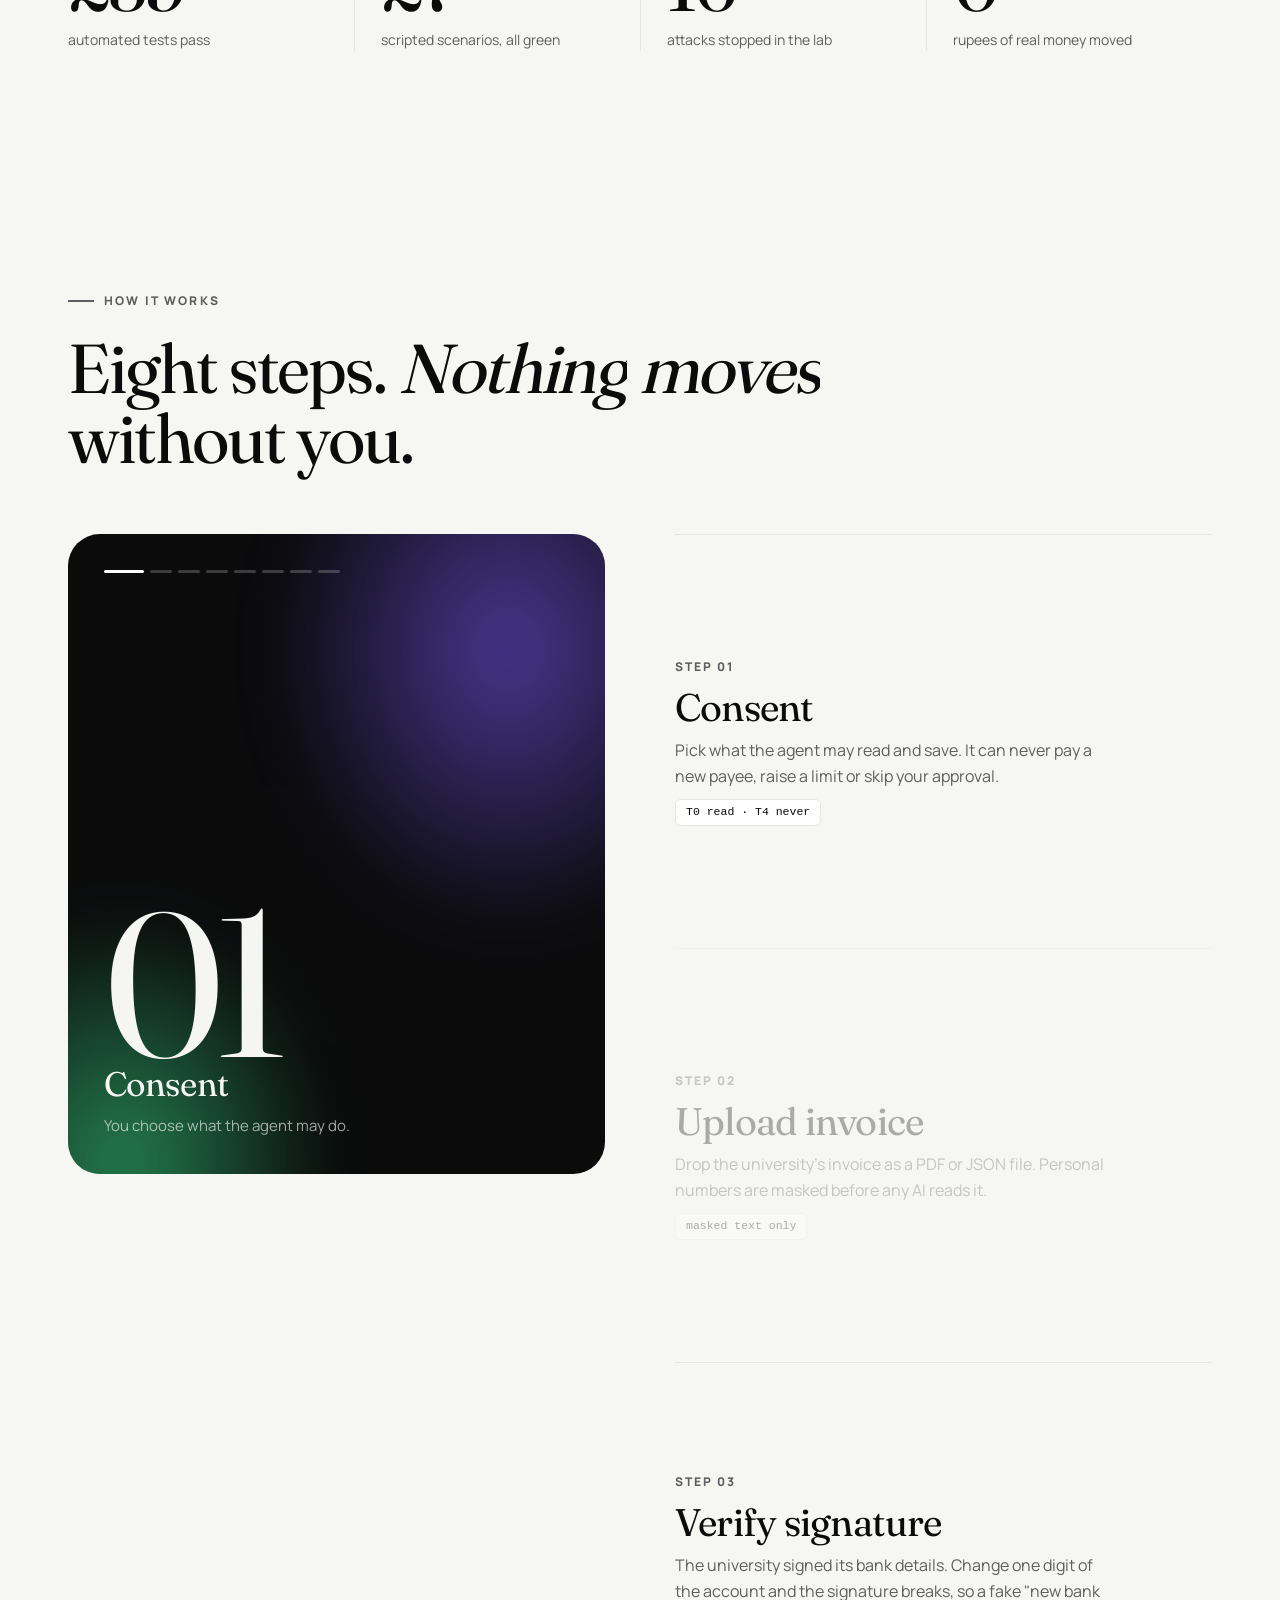
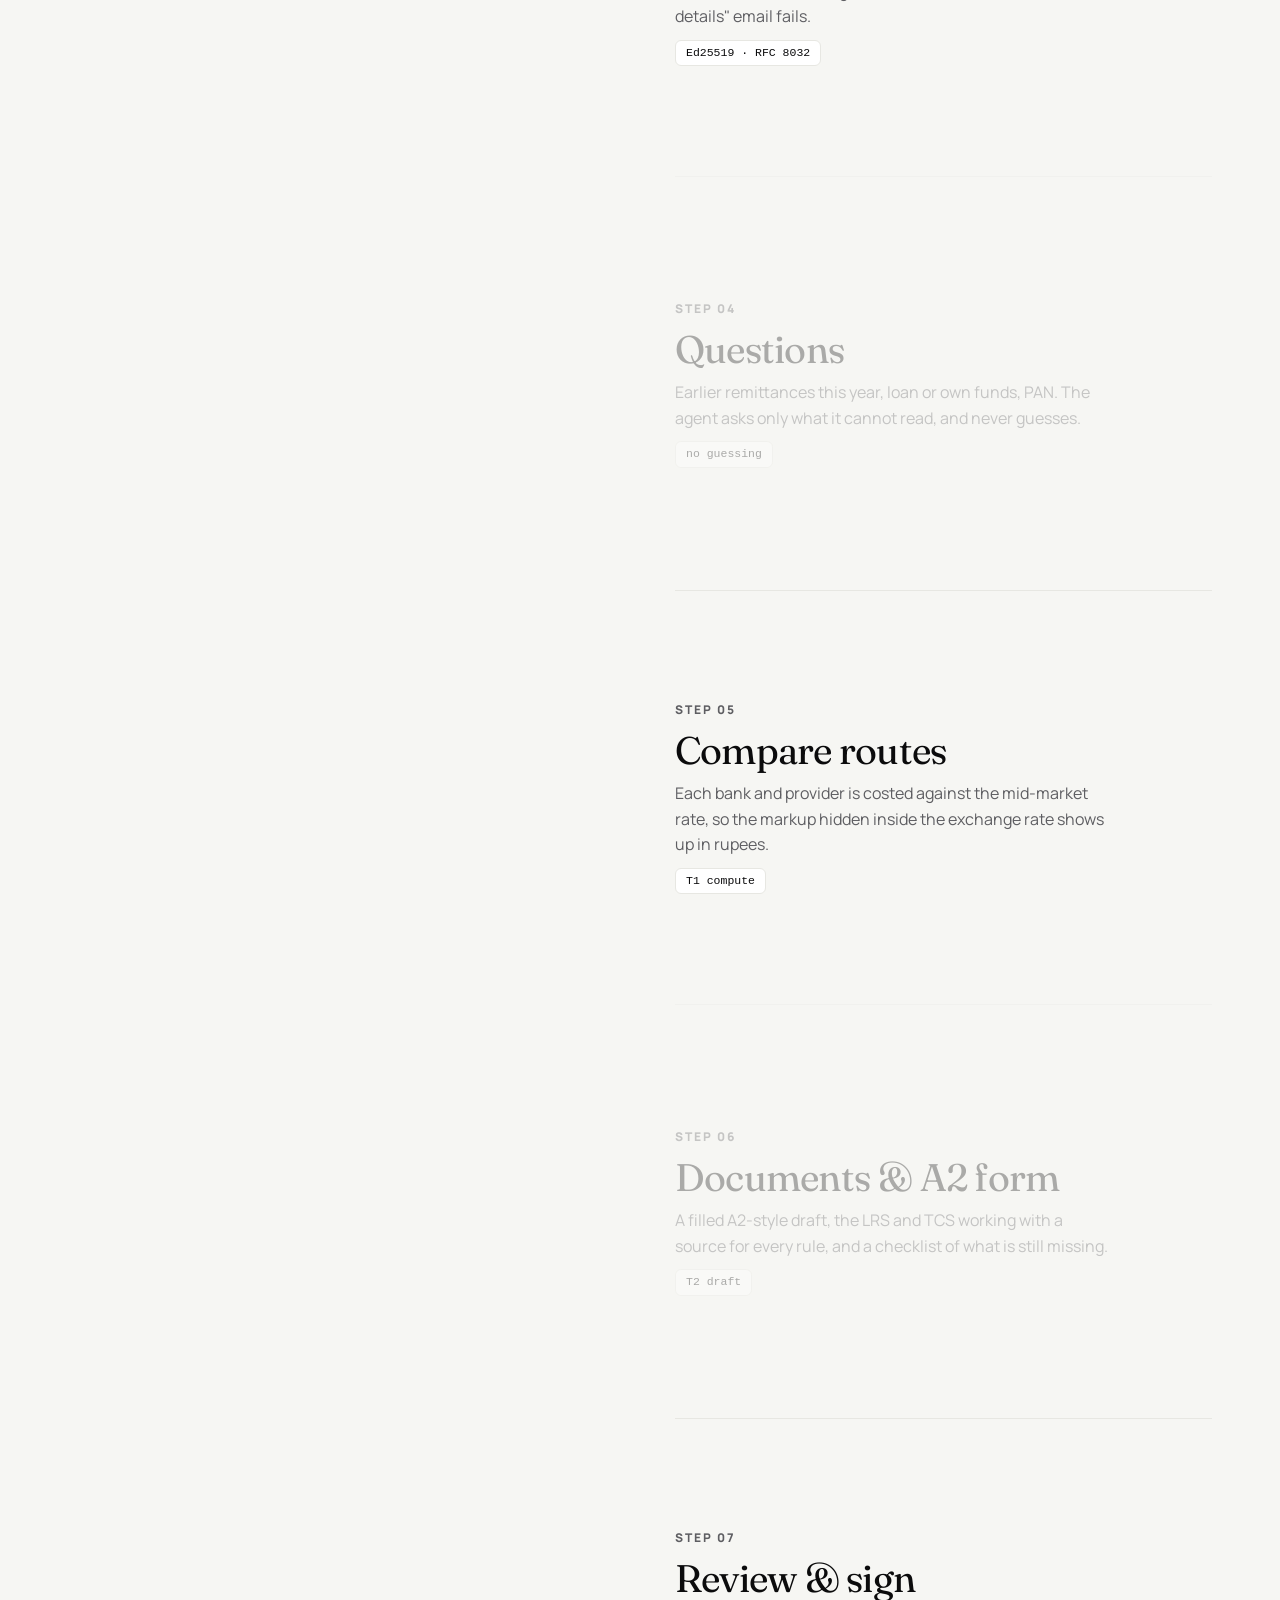
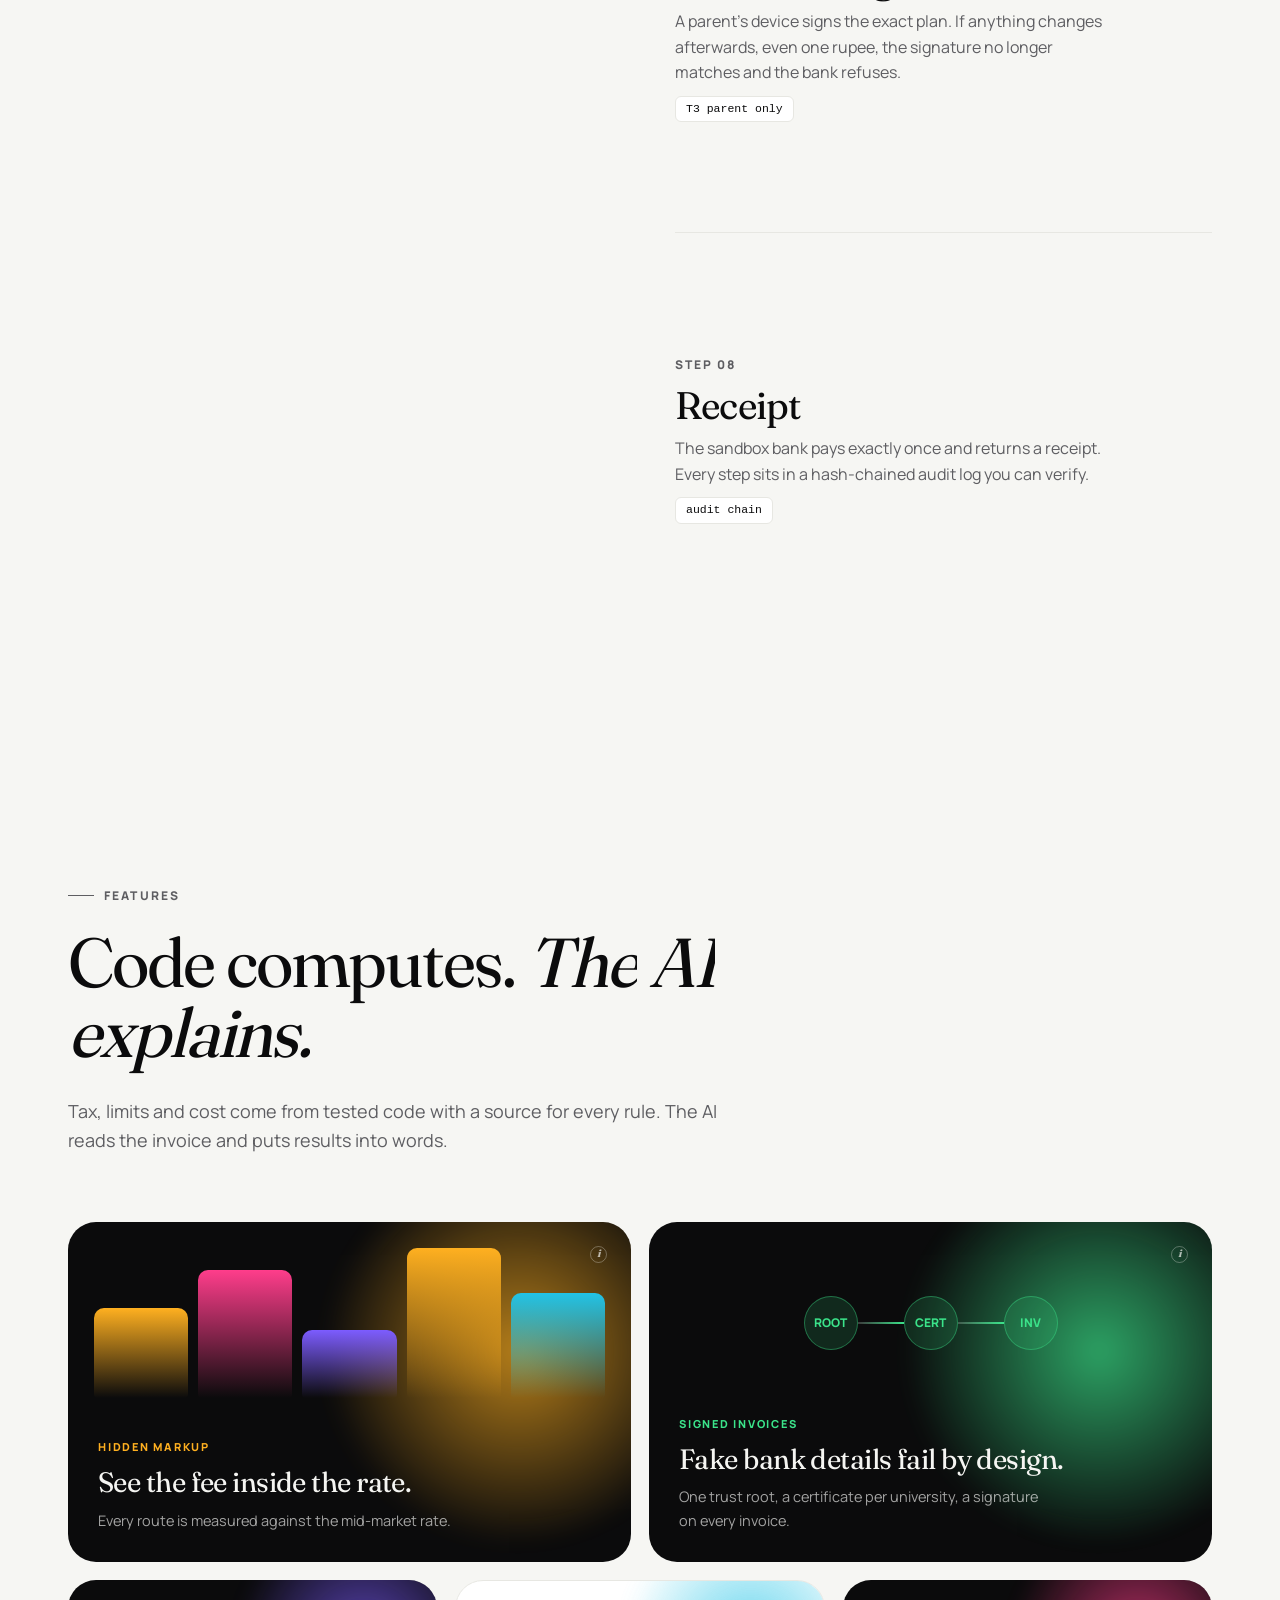
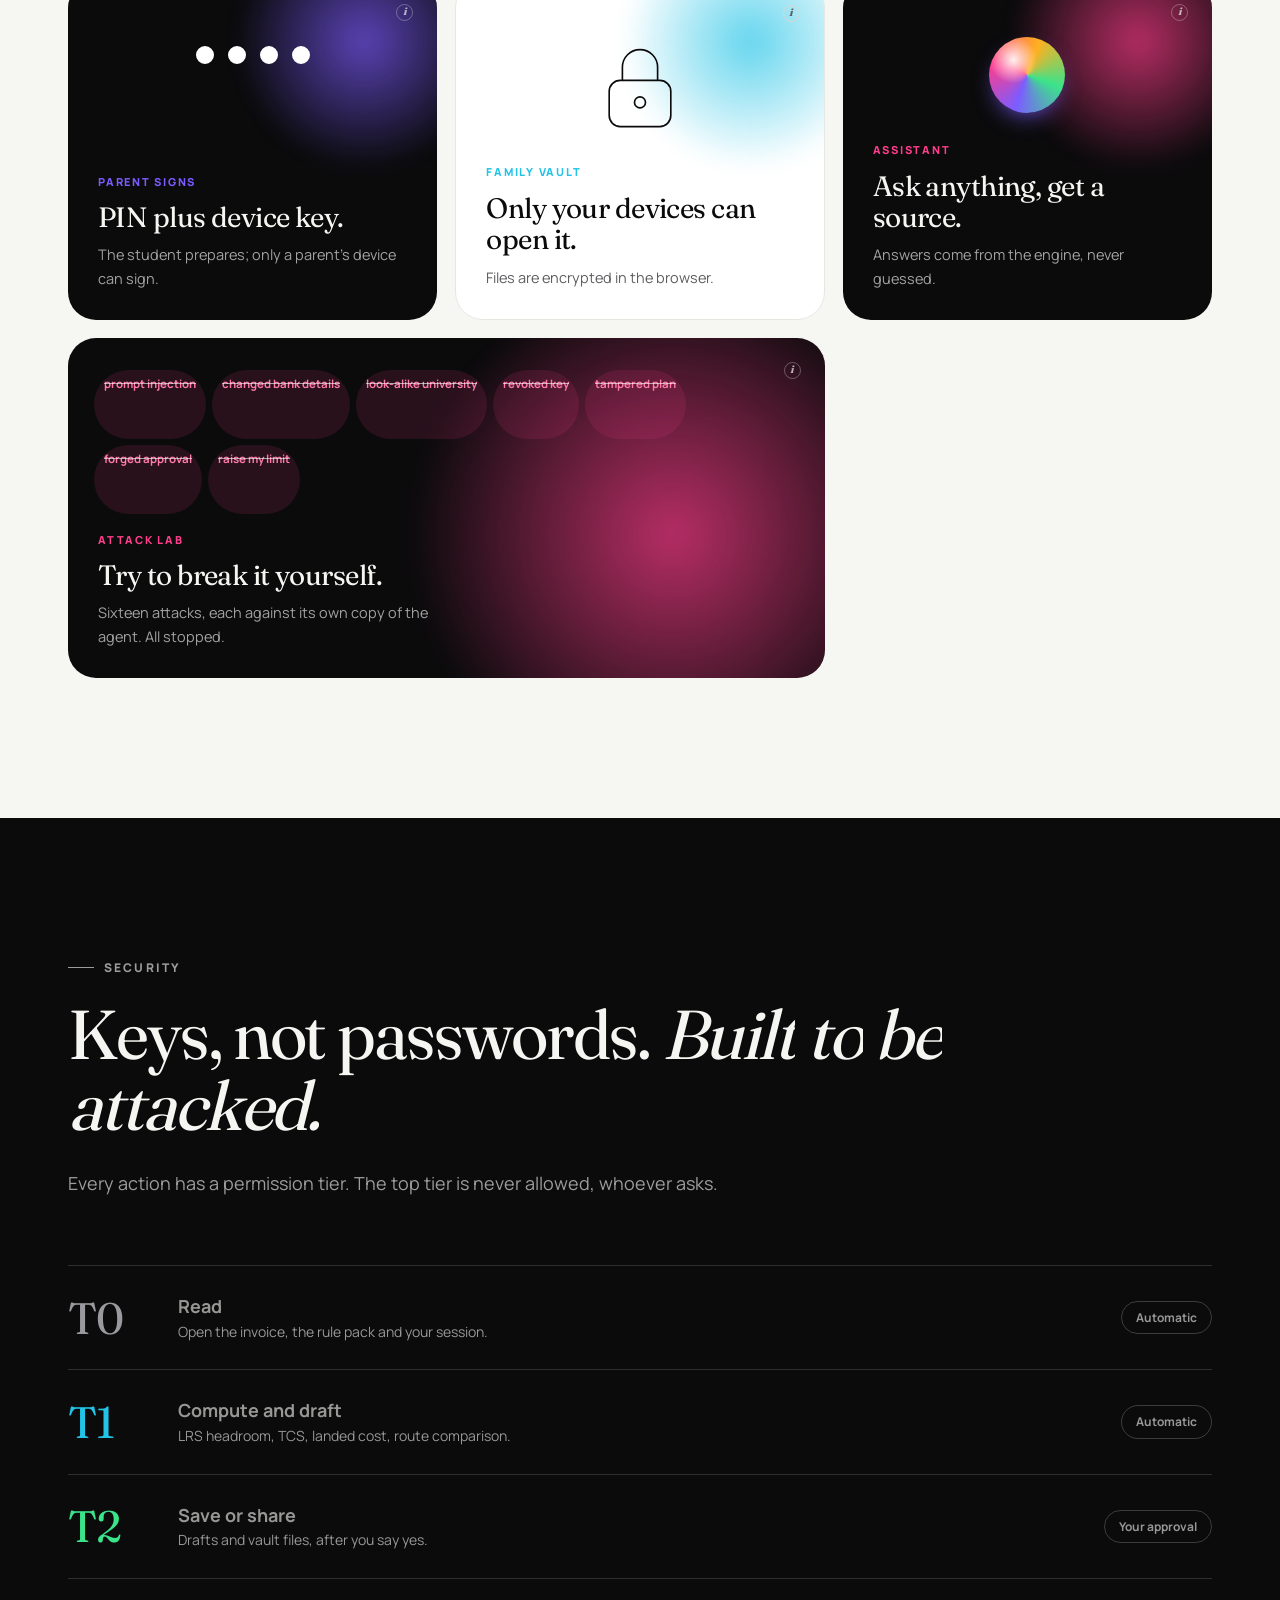
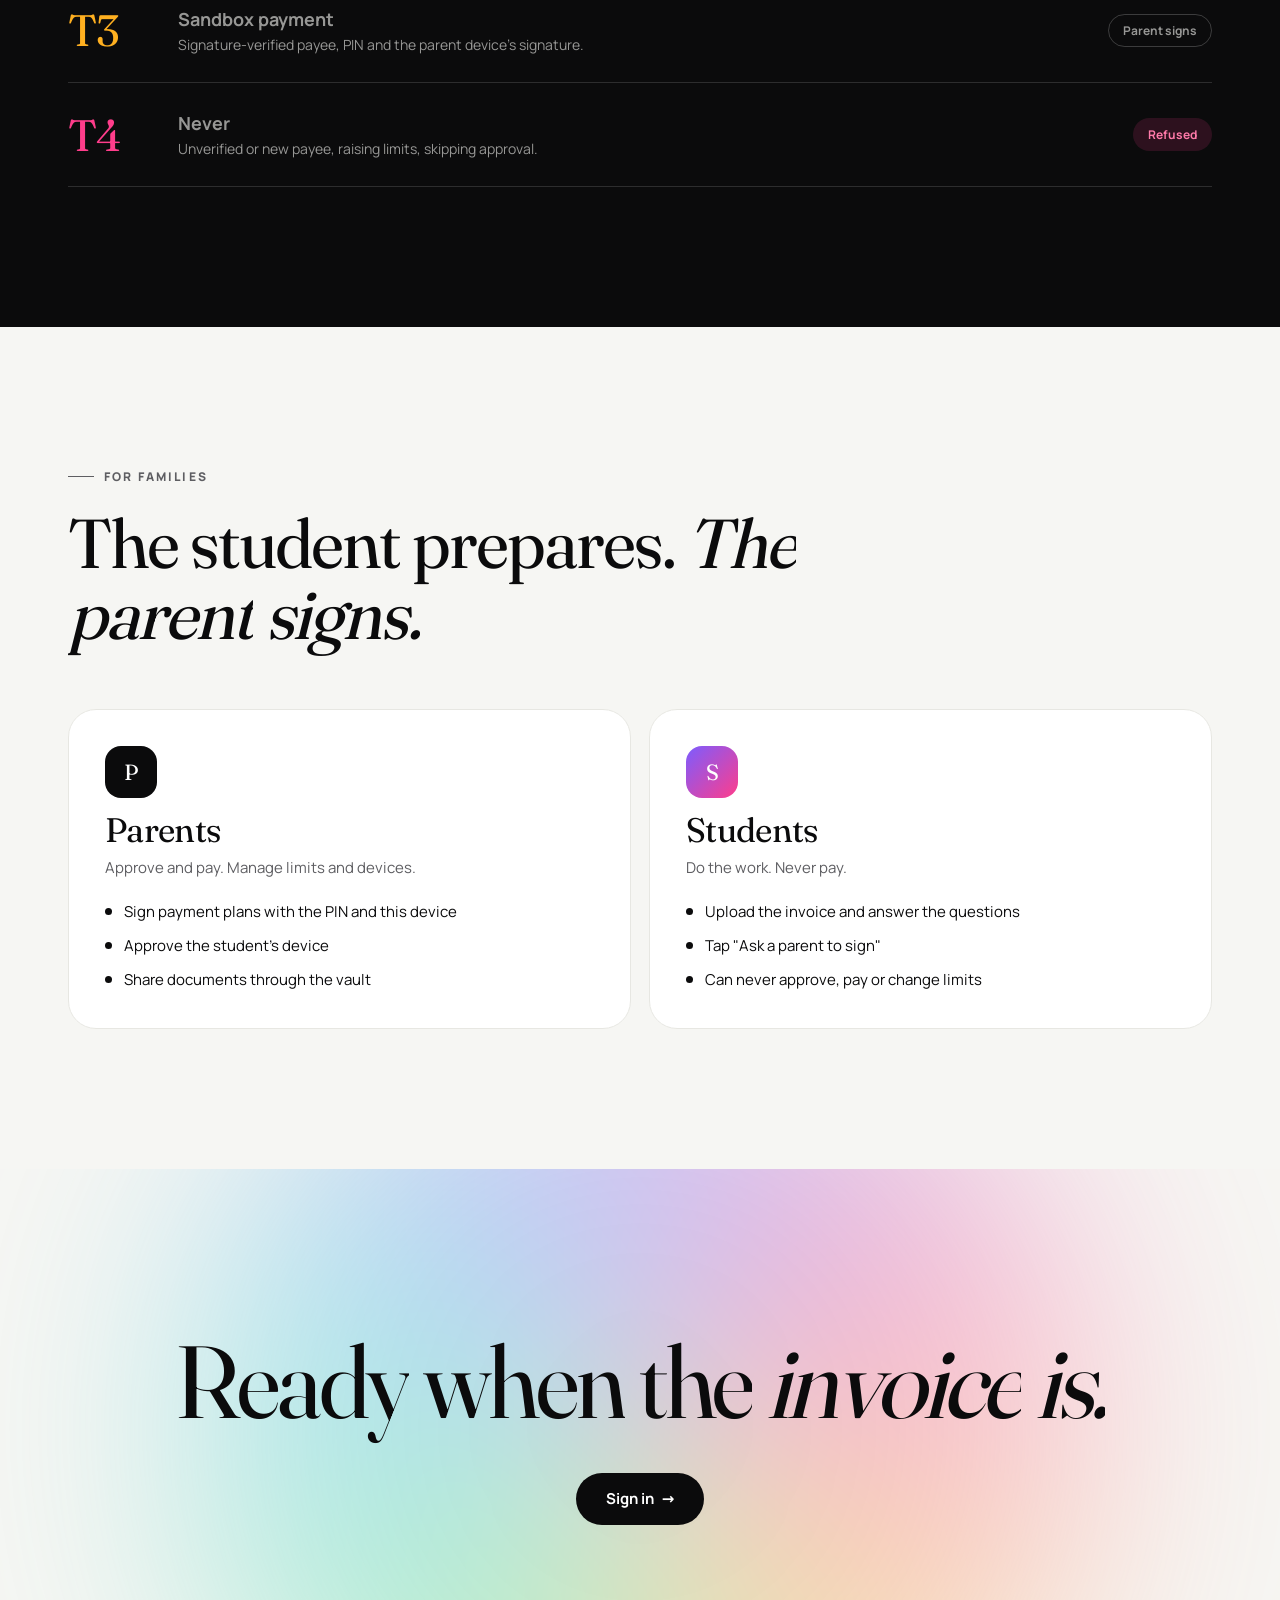
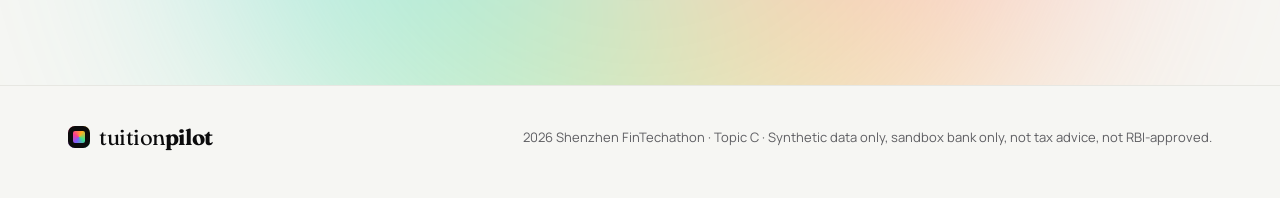
==== commit 26fdc2a0: "Redesign: new landing, sign-in, 8-step app and assistant page - Black-and-white controls with vivid " ====
--- a/app/static/landing.html
+++ b/app/static/landing.html
@@ -4,100 +4,237 @@
   <meta charset="utf-8">
   <meta name="viewport" content="width=device-width, initial-scale=1">
   <title>TuitionPilot · Pay tuition abroad</title>
-  <link rel="icon" href="data:image/svg+xml,%3Csvg xmlns='http://www.w3.org/2000/svg' viewBox='0 0 32 32'%3E%3Crect width='32' height='32' rx='8' fill='%233563c9'/%3E%3Ctext x='16' y='22' font-family='Arial' font-size='16' font-weight='700' fill='white' text-anchor='middle'%3Etp%3C/text%3E%3C/svg%3E">
+  <meta name="description" content="An AI agent that verifies a university's invoice, finds the cheapest legal route and pays only after a parent signs. Sandbox demo.">
+  <link rel="icon" href="data:image/svg+xml,%3Csvg xmlns='http://www.w3.org/2000/svg' viewBox='0 0 32 32'%3E%3Crect width='32' height='32' rx='9' fill='%230b0b0c'/%3E%3Ccircle cx='16' cy='16' r='6' fill='%233be38a'/%3E%3C/svg%3E">
+  <link rel="preload" href="fonts/Fraunces.woff2" as="font" type="font/woff2" crossorigin>
   <link rel="stylesheet" href="styles.css">
+  <link rel="stylesheet" href="site.css">
 </head>
 <body class="site">
   <header class="site-nav">
-    <a class="wordmark" href="/" aria-label="TuitionPilot home">tuition<b>pilot</b></a>
-    <nav class="site-links" aria-label="Sections">
-      <a href="#how">How it works</a><a href="#security">Security</a><a href="#family">For families</a>
-    </nav>
-    <a class="btn primary" href="/signin">Sign in</a>
+    <div class="wrap">
+      <a class="wordmark" href="/" aria-label="TuitionPilot home">tuition<b>pilot</b></a>
+      <nav class="site-links" aria-label="Sections">
+        <a href="#how">How it works</a><a href="#features">Features</a><a href="#security">Security</a><a href="#family">Families</a>
+      </nav>
+      <a class="btn primary" href="/signin">Sign in</a>
+    </div>
   </header>
 
   <main>
-    <section class="hero-site">
-      <div class="hero-copy">
-        <div class="eyebrow">Cross-border student finance</div>
-        <h1 class="display"><b>Pay tuition abroad.</b><br>Know every rupee before it moves.</h1>
-        <p class="lead">An AI agent that checks the invoice, finds the cheapest legal route and waits for a parent's signature.</p>
-        <div class="row" style="margin-top:26px">
-          <a class="btn primary big" href="/signin">Get started</a>
-          <a class="btn big ghost" href="#how">See how it works</a>
-        </div>
-        <p class="faint small" style="margin-top:18px">Sandbox demo · synthetic data · not tax advice
-          <button type="button" class="i-btn" data-tip="Built for the 2026 Shenzhen FinTechathon (Topic C). Payments run in a simulated bank; no real money moves. Not RBI-approved." aria-label="About this demo">i</button></p>
-      </div>
-
-      <div class="hero-visual" aria-hidden="true">
-        <div class="mock mock-main">
-          <div class="row between"><span class="eyebrow">Invoice</span><span class="badge ok">✓ Signature verified</span></div>
-          <div class="mock-amount">USD 20,000</div>
-          <div class="muted small">Northbridge University · due 15 Nov</div>
-          <div class="mock-bars">
-            <div><span>Provider B</span><i style="--w:62%"></i><b>Rs 18,47,200</b></div>
-            <div><span>Provider C</span><i style="--w:78%"></i><b>Rs 18,48,529</b></div>
-            <div><span>Provider A</span><i style="--w:92%"></i><b>Rs 18,52,000</b></div>
+    <!-- hero -->
+    <section class="hero">
+      <div class="rays" aria-hidden="true">
+        <svg viewBox="0 0 1000 1000" preserveAspectRatio="none">
+          <defs>
+            <linearGradient id="streak" x1="0" x2="1"><stop offset="0" stop-color="#3be38a" stop-opacity="0"/><stop offset="1" stop-color="#3be38a"/></linearGradient>
+            <linearGradient id="streak2" x1="0" x2="1"><stop offset="0" stop-color="#7c5cff" stop-opacity="0"/><stop offset="1" stop-color="#7c5cff"/></linearGradient>
+          </defs>
+          <path class="ray" d="M1000 0 C 700 300, 400 500, 0 1000"/>
+          <path class="ray" d="M1000 80 C 720 360, 420 560, 60 1000"/>
+          <path class="ray" d="M1000 160 C 740 420, 460 620, 140 1000"/>
+          <path class="ray" d="M1000 240 C 760 480, 500 680, 240 1000"/>
+          <path class="ray" d="M1000 320 C 780 540, 560 740, 360 1000"/>
+          <path class="streak" d="M1000 80 C 720 360, 420 560, 60 1000"/>
+          <path class="streak s2" d="M1000 240 C 760 480, 500 680, 240 1000"/>
+        </svg>
+      </div>
+      <div class="glow g1" aria-hidden="true"></div><div class="glow g2" aria-hidden="true"></div>
+      <div class="wrap hero-grid">
+        <div>
+          <div class="kicker" data-reveal>Cross-border student finance</div>
+          <h1 class="display words" style="margin-top:22px">Pay tuition abroad. <em>Know every rupee</em> before it moves.</h1>
+          <p class="lead" data-reveal style="--d:.5s">An AI agent that checks the university's signature, finds the cheapest legal route, and waits for a parent to sign.</p>
+          <div class="hero-cta" data-reveal style="--d:.65s">
+            <a class="btn primary big" href="/signin">Get started <span class="arrow">→</span></a>
+            <a class="btn big ghost" href="#how">See the 8 steps</a>
           </div>
-        </div>
-        <div class="mock mock-float mock-a"><span class="dot ok"></span><span><b>Parent signed</b><br><span class="muted tiny">ed25519 · this device</span></span></div>
-        <div class="mock mock-float mock-b"><span class="dot warn"></span><span><b>Hidden markup found</b><br><span class="muted tiny">Rs 4,000 inside the rate</span></span></div>
-      </div>
-    </section>
-
-    <section class="band" id="how">
-      <div class="eyebrow">How it works</div>
-      <h2 class="section-title"><b>Four steps.</b> Nothing moves without you.</h2>
-      <ol class="flow">
-        <li><span class="flow-n">1</span><b>Read &amp; verify</b><span class="muted small">The university's signature is checked</span>
-          <button type="button" class="i-btn" data-tip="The agent trusts one root key. It checks the university's certificate, the revocation list and the invoice signature, and that the printed text matches what was signed." aria-label="More">i</button></li>
-        <li><span class="flow-n">2</span><b>Compute</b><span class="muted small">LRS limit, TCS and landed cost</span>
-          <button type="button" class="i-btn" data-tip="Tested code computes every number from a versioned rule pack, with a source and date for each rule. The AI only explains." aria-label="More">i</button></li>
-        <li><span class="flow-n">3</span><b>Compare</b><span class="muted small">Every route, every hidden fee</span>
-          <button type="button" class="i-btn" data-tip="Each route is measured against the mid-market rate, so markups hidden inside the exchange rate show up as rupees." aria-label="More">i</button></li>
-        <li><span class="flow-n">4</span><b>Parent signs</b><span class="muted small">PIN + device key, then sandbox pay</span>
-          <button type="button" class="i-btn" data-tip="The parent's device signs the exact plan. If anything changes after signing, even one rupee, the signature no longer matches and the payment is refused." aria-label="More">i</button></li>
-      </ol>
-    </section>
-
-    <section class="band" id="security">
-      <div class="eyebrow">Security</div>
-      <h2 class="section-title"><b>Keys, not passwords.</b> Built to be attacked.</h2>
-      <div class="sec-grid">
-        <div class="sec"><b>Passwordless sign-in</b><span class="muted small">Your device proves itself with a key</span>
-          <button type="button" class="i-btn" data-tip="The server sends a one-time challenge; your browser signs it with a private key that never leaves the device. No password exists to steal or phish." aria-label="More">i</button></div>
-        <div class="sec"><b>Encrypted family vault</b><span class="muted small">The server stores only ciphertext</span>
-          <button type="button" class="i-btn" data-tip="Files are encrypted in the browser and locked to each family device's public key. Only those devices can open them; the server cannot." aria-label="More">i</button></div>
-        <div class="sec"><b>Masked AI</b><span class="muted small">PAN and accounts become tokens</span>
-          <button type="button" class="i-btn" data-tip="Identifiers are replaced with tokens before any AI sees text, and you can see exactly what it saw." aria-label="More">i</button></div>
-        <div class="sec"><b>Permission tiers</b><span class="muted small">Some actions are never allowed</span>
-          <button type="button" class="i-btn" data-tip="T0 read · T1 compute · T2 save/share with approval · T3 sandbox payment with PIN and device signature · T4 never: unverified payee, new payee, raising limits, skipping approval." aria-label="More">i</button></div>
-        <div class="sec"><b>Tamper-evident log</b><span class="muted small">Every step is hash-chained</span>
-          <button type="button" class="i-btn" data-tip="Each audit entry includes the hash of the one before, so editing any past entry breaks the chain." aria-label="More">i</button></div>
-        <div class="sec"><b>Attack lab</b><span class="muted small">Try to break it yourself</span>
-          <button type="button" class="i-btn" data-tip="Prompt injection, changed bank details, look-alike universities, revoked keys and plan tampering each run against a separate copy of the agent." aria-label="More">i</button></div>
-      </div>
-    </section>
-
-    <section class="band" id="family">
-      <div class="eyebrow">For families</div>
-      <h2 class="section-title"><b>One account per device.</b> Each with its own role.</h2>
-      <div class="grid-2 family">
-        <div class="card"><h3>Parents</h3><p class="muted small">Approve and pay. Manage limits and devices.</p>
-          <ul class="ticks"><li>Sign payment plans with the PIN</li><li>Enrol the student's device</li><li>Share documents with the student</li></ul></div>
-        <div class="card"><h3>Students</h3><p class="muted small">See everything. Pay nothing.</p>
-          <ul class="ticks"><li>Follow the payment step by step</li><li>Upload admission letters for parents</li><li>Can never approve or change limits</li></ul></div>
-      </div>
-      <div class="cta card">
-        <h2 class="section-title" style="margin:0"><b>Ready when the invoice is.</b></h2>
-        <a class="btn primary big" href="/signin">Sign in</a>
+          <p class="hero-note" data-reveal style="--d:.8s"><span class="dot-live"></span> Sandbox demo · synthetic data · not tax advice
+            <button type="button" class="i-btn" data-tip="Built for the 2026 Shenzhen FinTechathon (Topic C). Payments run in a simulated bank; no real money moves. Not RBI-approved." aria-label="About this demo">i</button></p>
+        </div>
+
+        <div class="stage3d" aria-hidden="true" data-reveal style="--d:.3s">
+          <div class="paycard">
+            <div class="top-row"><span>Tuition invoice</span><span>Signed ✓</span></div>
+            <div class="chip-ic"></div>
+            <div class="amt">USD 20,000</div>
+            <div class="to">Northbridge University · due 15 Nov</div>
+            <div class="bars">
+              <div><span>Provider B</span><i style="--w:62%"></i><b>₹18,47,200</b></div>
+              <div><span>Provider C</span><i style="--w:78%"></i><b>₹18,48,529</b></div>
+              <div><span>Provider A</span><i style="--w:92%"></i><b>₹18,52,000</b></div>
+            </div>
+          </div>
+          <div class="float f1"><span class="d">✓</span><span><b>Signature chain verified</b><small>root → certificate → invoice</small></span></div>
+          <div class="float f2"><span class="d">!</span><span><b>Hidden markup found</b><small>₹4,000 inside the rate</small></span></div>
+          <div class="float f3"><span class="d">✎</span><span><b>Parent signed the plan</b><small>Ed25519 · this device</small></span></div>
+        </div>
+      </div>
+    </section>
+
+    <!-- marquee -->
+    <div class="marquee" aria-hidden="true">
+      <div class="track">
+        <span>Signature verified</span><span style="--c:#7c5cff">LRS headroom</span><span style="--c:#ff3d8b">TCS worked out</span><span style="--c:#ffb020">Hidden markup in rupees</span><span style="--c:#22c3e6">A2 form drafted</span><span>Parent signs</span><span style="--c:#7c5cff">Sandbox only</span>
+        <span>Signature verified</span><span style="--c:#7c5cff">LRS headroom</span><span style="--c:#ff3d8b">TCS worked out</span><span style="--c:#ffb020">Hidden markup in rupees</span><span style="--c:#22c3e6">A2 form drafted</span><span>Parent signs</span><span style="--c:#7c5cff">Sandbox only</span>
+      </div>
+    </div>
+
+    <!-- statement + stats -->
+    <section class="section">
+      <div class="wrap">
+        <p class="statement" data-scrub>Tuition abroad is the biggest cheque a family writes. <span class="hl">Every rupee</span> of it should be checked, explained and signed for.</p>
+        <div class="stats" style="margin-top:110px">
+          <div class="stat"><span class="n num" data-count="239">0</span><span class="l">automated tests pass</span></div>
+          <div class="stat"><span class="n num" data-count="27">0</span><span class="l">scripted scenarios, all green</span></div>
+          <div class="stat"><span class="n num" data-count="16">0</span><span class="l">attacks stopped in the lab</span></div>
+          <div class="stat"><span class="n num" data-count="0">0</span><span class="l">rupees of real money moved</span></div>
+        </div>
+      </div>
+    </section>
+
+    <!-- sticky 8-step story -->
+    <section class="section tight" id="how">
+      <div class="wrap">
+        <div class="section-head">
+          <div class="kicker" data-reveal>How it works</div>
+          <h2 class="title-xl words">Eight steps. <em>Nothing moves</em> without you.</h2>
+        </div>
+        <div class="story">
+          <div class="story-visual" aria-hidden="true">
+            <div class="story-dots"><i class="on"></i><i></i><i></i><i></i><i></i><i></i><i></i><i></i></div>
+            <div>
+              <div class="sn">01</div>
+              <div class="st">Consent</div>
+              <div class="sd">You choose what the agent may do.</div>
+            </div>
+          </div>
+          <ol class="story-steps">
+            <li data-c1="#7c5cff" data-c2="#3be38a" data-short="You choose what the agent may do."><span class="k">STEP 01</span><h3>Consent</h3>
+              <p>Pick what the agent may read and save. It can never pay a new payee, raise a limit or skip your approval.</p><span class="tag">T0 read · T4 never</span></li>
+            <li data-c1="#22c3e6" data-c2="#7c5cff" data-short="JSON, PDF or a sample. Read on this machine."><span class="k">STEP 02</span><h3>Upload invoice</h3>
+              <p>Drop the university's invoice as a PDF or JSON file. Personal numbers are masked before any AI reads it.</p><span class="tag">masked text only</span></li>
+            <li data-c1="#3be38a" data-c2="#22c3e6" data-short="Root → certificate → invoice, link by link."><span class="k">STEP 03</span><h3>Verify signature</h3>
+              <p>The university signed its bank details. Change one digit of the account and the signature breaks, so a fake "new bank details" email fails.</p><span class="tag">Ed25519 · RFC 8032</span></li>
+            <li data-c1="#ffb020" data-c2="#ff3d8b" data-short="Only what's missing, one question at a time."><span class="k">STEP 04</span><h3>Questions</h3>
+              <p>Earlier remittances this year, loan or own funds, PAN. The agent asks only what it cannot read, and never guesses.</p><span class="tag">no guessing</span></li>
+            <li data-c1="#ff3d8b" data-c2="#ffb020" data-short="Every route against the real rate."><span class="k">STEP 05</span><h3>Compare routes</h3>
+              <p>Each bank and provider is costed against the mid-market rate, so the markup hidden inside the exchange rate shows up in rupees.</p><span class="tag">T1 compute</span></li>
+            <li data-c1="#22c3e6" data-c2="#3be38a" data-short="A2-style draft and the papers the bank wants."><span class="k">STEP 06</span><h3>Documents &amp; A2 form</h3>
+              <p>A filled A2-style draft, the LRS and TCS working with a source for every rule, and a checklist of what is still missing.</p><span class="tag">T2 draft</span></li>
+            <li data-c1="#7c5cff" data-c2="#ff3d8b" data-short="PIN plus this device's key, over the exact plan."><span class="k">STEP 07</span><h3>Review &amp; sign</h3>
+              <p>A parent's device signs the exact plan. If anything changes afterwards, even one rupee, the signature no longer matches and the bank refuses.</p><span class="tag">T3 parent only</span></li>
+            <li data-c1="#3be38a" data-c2="#7c5cff" data-short="Paid once, in the sandbox, with a receipt."><span class="k">STEP 08</span><h3>Receipt</h3>
+              <p>The sandbox bank pays exactly once and returns a receipt. Every step sits in a hash-chained audit log you can verify.</p><span class="tag">audit chain</span></li>
+          </ol>
+        </div>
+      </div>
+    </section>
+
+    <!-- feature tiles -->
+    <section class="section" id="features">
+      <div class="wrap">
+        <div class="section-head">
+          <div class="kicker" data-reveal>Features</div>
+          <h2 class="title-xl words">Code computes. <em>The AI explains.</em></h2>
+          <p class="lead" data-reveal>Tax, limits and cost come from tested code with a source for every rule. The AI reads the invoice and puts results into words.</p>
+        </div>
+        <div class="tiles">
+          <article class="tile wide reveal-group" style="--c1:#ffb020">
+            <div class="art art-bars" aria-hidden="true">
+              <i style="--h:60%;--c:#ffb020;--n:0"></i><i style="--h:85%;--c:#ff3d8b;--n:1"></i><i style="--h:45%;--c:#7c5cff;--n:2"></i><i style="--h:100%;--c:#ffb020;--n:3"></i><i style="--h:70%;--c:#22c3e6;--n:4"></i>
+            </div>
+            <span class="label">Hidden markup</span><h3>See the fee inside the rate.</h3><p>Every route is measured against the mid-market rate.</p>
+            <button type="button" class="i-btn" data-tip="Banks often add a margin to the exchange rate instead of charging a visible fee. TuitionPilot converts that margin into rupees so routes compare fairly." aria-label="More">i</button>
+          </article>
+          <article class="tile wide reveal-group" style="--c1:#3be38a">
+            <div class="art art-chain" aria-hidden="true"><span class="nd ok">ROOT</span><span class="ln"></span><span class="nd ok">CERT</span><span class="ln"></span><span class="nd ok">INV</span></div>
+            <span class="label">Signed invoices</span><h3>Fake bank details fail by design.</h3><p>One trust root, a certificate per university, a signature on every invoice.</p>
+            <button type="button" class="i-btn" data-tip="The agent checks the university's certificate, the revocation list and the invoice signature, and that the printed text matches what was signed." aria-label="More">i</button>
+          </article>
+          <article class="tile reveal-group" style="--c1:#7c5cff">
+            <div class="art art-pin" aria-hidden="true"><i style="--n:0"></i><i style="--n:1"></i><i style="--n:2"></i><i style="--n:3"></i></div>
+            <span class="label">Parent signs</span><h3>PIN plus device key.</h3><p>The student prepares; only a parent's device can sign.</p>
+            <button type="button" class="i-btn" data-tip="The parent's browser makes its own Ed25519 key that cannot be exported, recomputes the plan hash and signs that exact plan." aria-label="More">i</button>
+          </article>
+          <article class="tile light reveal-group" style="--c1:#22c3e6">
+            <div class="art art-lock" aria-hidden="true"><svg viewBox="0 0 100 100"><rect x="22" y="44" width="56" height="42" rx="10"/><path d="M34 44V32a16 16 0 0 1 32 0v12"/><circle cx="50" cy="64" r="5"/></svg></div>
+            <span class="label">Family vault</span><h3>Only your devices can open it.</h3><p>Files are encrypted in the browser.</p>
+            <button type="button" class="i-btn" data-tip="AES-256-GCM per file; the file key is wrapped for each family device with X25519. The server stores ciphertext only." aria-label="More">i</button>
+          </article>
+          <article class="tile reveal-group" style="--c1:#ff3d8b">
+            <div class="art art-orb" aria-hidden="true"><span class="orb big"></span></div>
+            <span class="label">Assistant</span><h3>Ask anything, get a source.</h3><p>Answers come from the engine, never guessed.</p>
+            <button type="button" class="i-btn" data-tip="The assistant answers from the rules engine and your session. Every number carries its rule id, pack version and source, and wording is checked against the engine's numbers." aria-label="More">i</button>
+          </article>
+          <article class="tile full reveal-group" style="--c1:#ff3d8b">
+            <div class="art art-shield" aria-hidden="true">
+              <span>prompt injection</span><span>changed bank details</span><span>look-alike university</span><span>revoked key</span><span>tampered plan</span><span>forged approval</span><span>raise my limit</span>
+            </div>
+            <span class="label">Attack lab</span><h3>Try to break it yourself.</h3><p>Sixteen attacks, each against its own copy of the agent. All stopped.</p>
+            <button type="button" class="i-btn" data-tip="Each attack runs against a separate copy of the agent so your own session is never touched." aria-label="More">i</button>
+          </article>
+        </div>
+      </div>
+    </section>
+
+    <!-- security -->
+    <section class="section dark" id="security">
+      <div class="rays" aria-hidden="true">
+        <svg viewBox="0 0 1000 1000" preserveAspectRatio="none">
+          <path class="ray" d="M0 0 C 300 300, 600 500, 1000 1000"/><path class="ray" d="M0 120 C 280 400, 580 600, 940 1000"/>
+          <path class="ray" d="M0 240 C 260 500, 540 700, 860 1000"/><path class="streak" d="M0 120 C 280 400, 580 600, 940 1000"/>
+        </svg>
+      </div>
+      <div class="wrap">
+        <div class="section-head">
+          <div class="kicker" data-reveal>Security</div>
+          <h2 class="title-xl words">Keys, not passwords. <em>Built to be attacked.</em></h2>
+          <p class="lead" data-reveal>Every action has a permission tier. The top tier is never allowed, whoever asks.</p>
+        </div>
+        <div class="tiers">
+          <div class="tier-row" data-reveal style="--c:#9a9a9e"><span class="t">T0</span><span><b>Read</b><span>Open the invoice, the rule pack and your session.</span></span><span class="pill">Automatic</span></div>
+          <div class="tier-row" data-reveal style="--c:#22c3e6;--d:.05s"><span class="t">T1</span><span><b>Compute and draft</b><span>LRS headroom, TCS, landed cost, route comparison.</span></span><span class="pill">Automatic</span></div>
+          <div class="tier-row" data-reveal style="--c:#3be38a;--d:.1s"><span class="t">T2</span><span><b>Save or share</b><span>Drafts and vault files, after you say yes.</span></span><span class="pill">Your approval</span></div>
+          <div class="tier-row" data-reveal style="--c:#ffb020;--d:.15s"><span class="t">T3</span><span><b>Sandbox payment</b><span>Signature-verified payee, PIN and the parent device's signature.</span></span><span class="pill">Parent signs</span></div>
+          <div class="tier-row never" data-reveal style="--c:#ff3d8b;--d:.2s"><span class="t">T4</span><span><b>Never</b><span>Unverified or new payee, raising limits, skipping approval.</span></span><span class="pill">Refused</span></div>
+        </div>
+      </div>
+    </section>
+
+    <!-- families -->
+    <section class="section" id="family">
+      <div class="wrap">
+        <div class="section-head">
+          <div class="kicker" data-reveal>For families</div>
+          <h2 class="title-xl words">The student prepares. <em>The parent signs.</em></h2>
+        </div>
+        <div class="family">
+          <div class="fam" data-reveal><span class="who" style="background:#0b0b0c">P</span><h3>Parents</h3><p class="muted">Approve and pay. Manage limits and devices.</p>
+            <ul class="ticks"><li>Sign payment plans with the PIN and this device</li><li>Approve the student's device</li><li>Share documents through the vault</li></ul></div>
+          <div class="fam" data-reveal style="--d:.1s"><span class="who" style="background:linear-gradient(135deg,#7c5cff,#ff3d8b)">S</span><h3>Students</h3><p class="muted">Do the work. Never pay.</p>
+            <ul class="ticks"><li>Upload the invoice and answer the questions</li><li>Tap "Ask a parent to sign"</li><li>Can never approve, pay or change limits</li></ul></div>
+        </div>
+      </div>
+    </section>
+
+    <section class="cta-big">
+      <div class="ring" aria-hidden="true"></div>
+      <div class="wrap">
+        <h2 class="title-xl words">Ready when the <em>invoice is.</em></h2>
+        <a class="btn primary big" href="/signin" data-reveal>Sign in <span class="arrow">→</span></a>
       </div>
     </section>
   </main>
 
-  <footer class="foot">2026 Shenzhen FinTechathon · Topic C · Synthetic data only, sandbox bank only, not tax advice, not RBI-approved.</footer>
+  <footer class="site-foot">
+    <div class="wrap">
+      <a class="wordmark" href="/">tuition<b>pilot</b></a>
+      <span>2026 Shenzhen FinTechathon · Topic C · Synthetic data only, sandbox bank only, not tax advice, not RBI-approved.</span>
+    </div>
+  </footer>
   <div class="tip" id="tip" role="tooltip" hidden></div>
   <script src="common.js"></script>
+  <script src="site.js"></script>
 </body>
 </html>
--- a/app/static/styles.css
+++ b/app/static/styles.css
@@ -1,358 +1,385 @@
+/* TuitionPilot design system.
+   UI is monochrome (black on warm white); colour is kept for visuals, charts and status.
+   Fonts: Fraunces (display serif) and Manrope (sans), both SIL Open Font License, served from /fonts. */
+
+@font-face { font-family: "Fraunces"; src: url("fonts/Fraunces.woff2") format("woff2"); font-weight: 400 700; font-display: swap; }
+@font-face { font-family: "Manrope"; src: url("fonts/Manrope.woff2") format("woff2"); font-weight: 400 800; font-display: swap; }
+
 :root {
-  --bg: #f6f8fb; --bg-2: #eef2f7; --surface: #ffffff; --surface-2: #f4f7fb; --border: #e3e8ef; --border-2: #cfd7e3;
-  --text: #13233f; --muted: #5a6782; --faint: #8b96ab;
-  --accent: #3563c9; --accent-2: #3563c9; --accent-soft: #eaf1fd; --on-accent: #ffffff;
-  --ok: #2b7d5f; --ok-soft: #e7f5ef; --warn: #93600a; --warn-soft: #fdf4e2; --deny: #b23a4c; --deny-soft: #fcecef;
-  --info: #3563c9; --info-soft: #eaf1fd;
-  --c-markup: #f3c47e; --c-fee: #aab6f5; --c-gst: #93d5e2; --c-tcs: #f2a7ae; --c-corr: #cdd6e2;
-  --t0: #6b7891; --t1: #3563c9; --t2: #2b8a80; --t3: #b7791f; --t4: #b23a4c;
-  --shadow-1: 0 1px 2px rgba(19, 35, 63, .05); --shadow-2: 0 12px 32px -14px rgba(19, 35, 63, .18);
-  --radius: 12px; --radius-s: 8px;
+  --serif: "Fraunces", Cambria, Georgia, serif;
+  --sans: "Manrope", "Segoe UI", system-ui, -apple-system, Roboto, sans-serif;
   --mono: ui-monospace, "Cascadia Code", "SF Mono", Consolas, monospace;
+
+  --bg: #f6f6f3; --bg-2: #efefeb; --surface: #ffffff; --surface-2: #f4f4f1; --border: #e7e7e2; --border-2: #d6d6d0;
+  --text: #0b0b0c; --muted: #5e5e62; --faint: #9a9a9e;
+  --accent: #0b0b0c; --accent-2: #0b0b0c; --accent-soft: #ededea; --on-accent: #ffffff;
+  --ok: #12a150; --ok-soft: #e6f6ec; --warn: #b76e00; --warn-soft: #fff4dc; --deny: #d93036; --deny-soft: #fdecec;
+  --info: #3e63dd; --info-soft: #edf1fd;
+  /* visuals: vivid colour, never used for controls */
+  --v-green: #3be38a; --v-violet: #7c5cff; --v-magenta: #ff3d8b; --v-amber: #ffb020; --v-cyan: #22c3e6;
+  --c-markup: #ffb020; --c-fee: #7c5cff; --c-gst: #22c3e6; --c-tcs: #ff3d8b; --c-corr: #c9c9c3;
+  --t0: #6b6b70; --t1: #3e63dd; --t2: #12a150; --t3: #b76e00; --t4: #d93036;
+  --shadow-1: 0 1px 2px rgba(11, 11, 12, .05); --shadow-2: 0 24px 48px -24px rgba(11, 11, 12, .28);
+  --radius: 18px; --radius-s: 12px;
+  --ease: cubic-bezier(.2, .8, .2, 1);
   color-scheme: light;
 }
-@media (prefers-color-scheme: dark) {
-  :root {
-    --bg: #0c0e15; --bg-2: #11141d; --surface: #151924; --surface-2: #1b2030; --border: #262c3d; --border-2: #343b50;
-    --text: #e9ebf3; --muted: #9aa1b6; --faint: #6e7590;
-    --accent: #8fb3f5; --accent-2: #8fb3f5; --accent-soft: #1a2a46; --on-accent: #0c0e15;
-    --ok: #36d08f; --ok-soft: #10302a; --warn: #f2b14b; --warn-soft: #33270f; --deny: #ff6b7c; --deny-soft: #3a1820;
-    --info: #6fa9ff; --info-soft: #162944;
-    --shadow-1: 0 1px 2px rgba(0, 0, 0, .4); --shadow-2: 0 14px 34px -14px rgba(0, 0, 0, .7);
-    color-scheme: dark;
-  }
-}
+
 * { box-sizing: border-box; }
 html, body { margin: 0; }
-body { background: var(--bg); color: var(--text); font: 15px/1.55 system-ui, -apple-system, "Segoe UI", Roboto, sans-serif; -webkit-font-smoothing: antialiased; }
+body { background: var(--bg); color: var(--text); font: 15px/1.6 var(--sans); -webkit-font-smoothing: antialiased; }
 button { font: inherit; color: inherit; cursor: pointer; }
-button:disabled { cursor: not-allowed; opacity: .45; }
+button:disabled { cursor: not-allowed; opacity: .4; }
 input, select, textarea { font: inherit; color: inherit; }
-h1, h2, h3, h4 { margin: 0; line-height: 1.2; letter-spacing: -.01em; }
-h1 { font-size: 30px; font-weight: 400; letter-spacing: -.02em; } h1 b { font-weight: 700; }
-h2 { font-size: 18px; font-weight: 700; }
-h3 { font-size: 15px; font-weight: 650; }
+h1, h2, h3, h4 { margin: 0; line-height: 1.15; }
+h1 { font: 400 36px/1.08 var(--serif); letter-spacing: -.02em; } h1 b { font-weight: 650; }
+h2 { font: 700 19px/1.25 var(--sans); letter-spacing: -.01em; }
+h3 { font-size: 15px; font-weight: 700; }
 p { margin: .4em 0; }
+.serif { font-family: var(--serif); }
 .muted { color: var(--muted); } .faint { color: var(--faint); } .small { font-size: 13px; } .tiny { font-size: 12px; }
 .mono { font-family: var(--mono); font-size: 12.5px; } .num { font-variant-numeric: tabular-nums; }
 .row { display: flex; align-items: center; gap: 10px; flex-wrap: wrap; } .between { justify-content: space-between; }
-.stack > * + * { margin-top: 16px; } .spacer { flex: 1; }
-.link { border: 0; background: none; color: var(--accent); padding: 0; text-decoration: underline; }
-:focus-visible { outline: 2px solid var(--accent); outline-offset: 2px; }
+.stack > * + * { margin-top: 18px; } .spacer { flex: 1; }
+.wide { width: 100%; } .center { text-align: center; }
+.link { border: 0; background: none; color: var(--text); padding: 0; text-decoration: underline; text-underline-offset: 3px; }
+:focus-visible { outline: 2px solid var(--text); outline-offset: 2px; }
+.wordmark { display: inline-block; white-space: nowrap; font: 400 22px/1 var(--serif); letter-spacing: -.02em; color: var(--text); text-decoration: none; }
+.wordmark b { font-weight: 700; }
+.wordmark::before { content: ""; display: inline-block; vertical-align: -3px; margin-right: 9px; width: 22px; height: 22px; border-radius: 7px; background: conic-gradient(from 210deg, var(--v-violet), var(--v-magenta), var(--v-amber), var(--v-green), var(--v-violet)); box-shadow: inset 0 0 0 5px var(--text); }
 
 /* ---------- top bar ---------- */
-.top { position: sticky; top: 0; z-index: 30; display: flex; align-items: center; gap: 18px; padding: 12px 24px; flex-wrap: wrap;
-  background: color-mix(in srgb, var(--surface) 82%, transparent); backdrop-filter: blur(14px); border-bottom: 1px solid var(--border); }
-.brand { display: flex; align-items: center; gap: 11px; }
-.wordmark { font-size: 21px; font-weight: 400; letter-spacing: -.03em; color: var(--text); } .wordmark b { font-weight: 750; color: var(--accent); }
-.pill-note { display: inline-flex; align-items: center; gap: 8px; font-size: 12.5px; color: var(--muted); padding: 5px 12px; border-radius: 999px; background: var(--surface-2); border: 1px solid var(--border); }
-.dot-live { width: 7px; height: 7px; border-radius: 50%; background: var(--ok); }
+.top { position: sticky; top: 0; z-index: 30; display: flex; align-items: center; gap: 22px; padding: 12px 28px; flex-wrap: wrap;
+  background: color-mix(in srgb, var(--bg) 84%, transparent); backdrop-filter: blur(16px); border-bottom: 1px solid var(--border); }
+.brand { display: flex; align-items: center; gap: 12px; }
+.top-nav { display: flex; gap: 2px; padding: 4px; border-radius: 999px; background: var(--surface); border: 1px solid var(--border); }
+.top-nav a, .top-nav button { border: 0; background: none; padding: 7px 16px; border-radius: 999px; font-size: 13.5px; font-weight: 600; color: var(--muted); text-decoration: none; transition: .2s; }
+.top-nav .on { background: var(--text); color: var(--on-accent); }
+.top-nav a:hover:not(.on), .top-nav button:hover:not(.on) { color: var(--text); }
+.pill-note { display: inline-flex; align-items: center; gap: 8px; font-size: 12.5px; color: var(--muted); padding: 5px 12px; border-radius: 999px; background: var(--surface); border: 1px solid var(--border); }
+.dot-live { width: 7px; height: 7px; border-radius: 50%; background: var(--v-green); box-shadow: 0 0 0 3px color-mix(in srgb, var(--v-green) 25%, transparent); }
 .top-actions { margin-left: auto; display: flex; align-items: center; gap: 10px; }
-.chip-status { font-size: 12px; padding: 5px 10px; border-radius: 999px; border: 1px solid var(--border); background: var(--surface); white-space: nowrap; }
-.chip-status.ok { color: var(--ok); border-color: color-mix(in srgb, var(--ok) 35%, var(--border)); }
-.chip-status.warn { color: var(--warn); border-color: color-mix(in srgb, var(--warn) 35%, var(--border)); }
-.seg { display: inline-flex; padding: 3px; gap: 2px; background: var(--surface-2); border: 1px solid var(--border); border-radius: 11px; }
-.seg-btn { border: 0; background: none; padding: 6px 13px; border-radius: 8px; font-size: 13px; color: var(--muted); }
-.seg-btn.on { background: var(--surface); color: var(--text); font-weight: 650; box-shadow: var(--shadow-1); }
-.icon-btn { width: 38px; height: 38px; display: grid; place-items: center; border-radius: 11px; border: 1px solid var(--border); background: var(--surface); }
+.chip-status { font-size: 12px; font-weight: 600; padding: 6px 12px; border-radius: 999px; border: 1px solid var(--border); background: var(--surface); white-space: nowrap; }
+.chip-status.ok { border-color: color-mix(in srgb, var(--ok) 40%, var(--border)); }
+.chip-status.warn { color: var(--warn); }
+.seg { display: inline-flex; padding: 3px; gap: 2px; background: var(--surface-2); border: 1px solid var(--border); border-radius: 999px; }
+.seg-btn { border: 0; background: none; padding: 6px 14px; border-radius: 999px; font-size: 13px; font-weight: 600; color: var(--muted); }
+.seg-btn.on { background: var(--text); color: var(--on-accent); }
+.icon-btn { width: 38px; height: 38px; display: grid; place-items: center; border-radius: 999px; border: 1px solid var(--border); background: var(--surface); }
 .icon-btn svg { width: 18px; height: 18px; stroke: currentColor; fill: none; stroke-width: 1.8; }
 
-/* ---------- shell ---------- */
-.shell { display: grid; grid-template-columns: 230px minmax(0, 1fr) 360px; gap: 22px; padding: 22px 24px; align-items: start; max-width: 1600px; margin: 0 auto; }
-@media (max-width: 1240px) { .shell { grid-template-columns: 210px minmax(0, 1fr); } .live { grid-column: 1 / -1; position: static !important; } }
-@media (max-width: 760px) { .shell { grid-template-columns: 1fr; padding: 16px; } .rail { position: static !important; } .top { padding: 10px 16px; } .pill-note { display: none; } }
-
-/* stepper */
-.rail { position: sticky; top: 86px; }
-.steps { list-style: none; margin: 0; padding: 0; position: relative; }
-.steps li { position: relative; }
-.steps li:not(:last-child)::after { content: ""; position: absolute; left: 21px; top: 44px; bottom: -6px; width: 2px; background: var(--border); }
-.steps li.done:not(:last-child)::after { background: linear-gradient(var(--ok), var(--ok)); }
-.step-btn { width: 100%; display: grid; grid-template-columns: 44px 1fr; gap: 6px; align-items: center; text-align: left; background: none; border: 0; padding: 6px 4px; border-radius: 12px; margin-bottom: 6px; }
-.step-btn:hover:not(:disabled) { background: var(--surface); }
-.step-btn.cur { background: var(--surface); box-shadow: var(--shadow-1); }
-.step-dot { width: 34px; height: 34px; margin-left: 4px; border-radius: 50%; display: grid; place-items: center; font-size: 13px; font-weight: 700; background: var(--surface); border: 2px solid var(--border-2); color: var(--muted); transition: .3s; }
-.done .step-dot { background: var(--ok); border-color: var(--ok); color: #fff; }
-.cur .step-dot { border-color: var(--accent); color: var(--accent); box-shadow: 0 0 0 5px var(--accent-soft); }
+/* ---------- shell: content in the centre, live agent panel on the right ---------- */
+.shell { display: grid; grid-template-columns: minmax(0, 1fr) 360px; gap: 28px; padding: 28px; align-items: start; max-width: 1480px; margin: 0 auto; }
+.shell.solo { grid-template-columns: minmax(0, 1120px); justify-content: center; }
+.shell.solo .live { display: none; }
+.live-fab { position: fixed; right: 24px; bottom: 24px; z-index: 35; display: none; align-items: center; gap: 10px; padding: 12px 18px; border-radius: 999px; border: 0;
+  background: #0b0b0c; color: #f5f5f2; font-weight: 700; font-size: 13.5px; box-shadow: var(--shadow-2); }
+.shell.solo ~ .live-fab { display: inline-flex; }
+@media (max-width: 1100px) { .shell, .shell.solo { grid-template-columns: minmax(0, 1fr); } .shell.solo .live { display: block; } .live { position: static !important; } .shell.solo ~ .live-fab, #hide-live { display: none; } }
+@media (max-width: 760px) { .shell { padding: 16px; } .top { padding: 10px 16px; gap: 12px; } .pill-note { display: none; } }
+
+/* step bar: the 8 steps across the top, under the header */
+.stepbar { flex-basis: 100%; order: 5; padding-top: 4px; }
+body.page-mode .stepbar { display: none; }
+.steps { list-style: none; margin: 0; padding: 0; display: grid; grid-template-columns: repeat(8, minmax(0, 1fr)); gap: 8px; }
+.steps li { min-width: 0; }
+.steps li::before { content: ""; display: block; height: 3px; border-radius: 999px; background: var(--border-2); margin-bottom: 8px; transition: background .5s var(--ease); }
+.steps li.done::before { background: var(--text); }
+.steps li.now::before { background: linear-gradient(90deg, var(--v-violet), var(--v-magenta), var(--v-amber)); }
+.steps li.blocked::before { background: var(--deny); }
+.step-btn { width: 100%; display: flex; gap: 8px; align-items: center; text-align: left; background: none; border: 0; padding: 2px 0 4px; min-width: 0; }
+.step-btn:disabled { opacity: .45; }
+.step-dot { flex: 0 0 auto; width: 22px; height: 22px; border-radius: 50%; display: grid; place-items: center; font-size: 10.5px; font-weight: 800; background: var(--surface); border: 1.5px solid var(--border-2); color: var(--faint); transition: .3s var(--ease); }
+.done .step-dot { background: var(--text); border-color: var(--text); color: var(--on-accent); }
+.now .step-dot { border-color: var(--text); color: var(--text); box-shadow: 0 0 0 3px var(--accent-soft); }
+.done.now .step-dot { color: var(--on-accent); }
 .blocked .step-dot { border-color: var(--deny); color: var(--deny); }
-.step-txt b { display: block; font-size: 14px; font-weight: 650; } .step-txt small { color: var(--muted); font-size: 12px; }
-.lab-link { margin-top: 18px; width: 100%; display: flex; gap: 12px; align-items: center; text-align: left; padding: 12px 14px; border-radius: 14px; border: 1px dashed var(--border-2); background: transparent; }
-.lab-link.cur, .lab-link:hover { border-style: solid; border-color: var(--accent); background: var(--accent-soft); }
-.lab-ico { font-size: 22px; } .lab-link small { display: block; color: var(--muted); font-size: 12px; }
-@media (max-width: 760px) {
-  .steps { display: flex; overflow-x: auto; gap: 4px; padding-bottom: 6px; }
-  .steps li::after { display: none; } .step-btn { grid-template-columns: 38px; justify-items: center; width: auto; }
-  .step-txt { display: none; } .lab-link { margin-top: 8px; }
-}
+.step-txt { min-width: 0; } .step-txt small { display: none; }
+.step-txt b { display: block; font-size: 12.5px; font-weight: 700; white-space: nowrap; overflow: hidden; text-overflow: ellipsis; color: var(--muted); }
+.now .step-txt b, .step-btn:hover:not(:disabled) .step-txt b { color: var(--text); }
+@media (max-width: 1100px) { .steps li:not(.now) .step-txt { display: none; } .steps { grid-template-columns: repeat(8, auto); justify-content: space-between; } .steps li.now { flex: 1; } }
 
 /* ---------- stage & cards ---------- */
 .stage { min-width: 0; outline: none; }
-.view.enter { animation: rise .45s cubic-bezier(.2, .8, .2, 1) both; }
-.card { background: var(--surface); border: 1px solid var(--border); border-radius: var(--radius); box-shadow: var(--shadow-1); padding: 22px; }
-.card.hero { padding: 32px; }
-.eyebrow { font-size: 12px; font-weight: 600; letter-spacing: .1em; text-transform: uppercase; color: var(--muted); }
+.view.enter > * { animation: rise .55s var(--ease) both; }
+.view.enter > *:nth-child(2) { animation-delay: .06s; } .view.enter > *:nth-child(3) { animation-delay: .12s; } .view.enter > *:nth-child(n+4) { animation-delay: .18s; }
+.card { background: var(--surface); border: 1px solid var(--border); border-radius: var(--radius); box-shadow: var(--shadow-1); padding: 24px; }
+/* hero cards are black; children re-theme through the tokens */
+.card.hero { --text: #f5f5f2; --muted: rgba(245, 245, 242, .66); --faint: rgba(245, 245, 242, .42); --surface-2: rgba(255, 255, 255, .06);
+  --border: rgba(255, 255, 255, .12); --border-2: rgba(255, 255, 255, .22); --accent-soft: rgba(255, 255, 255, .1);
+  color: var(--text); padding: 34px; border: 0; position: relative; overflow: hidden;
+  background: radial-gradient(70% 90% at 100% 0%, rgba(124, 92, 255, .3), transparent 60%), radial-gradient(50% 70% at 0% 100%, rgba(59, 227, 138, .14), transparent 60%), #0b0b0c; }
+.card.hero::after { content: ""; position: absolute; inset: 0; pointer-events: none;
+  background: repeating-linear-gradient(100deg, transparent 0 46px, rgba(255, 255, 255, .03) 46px 47px); }
+.card.hero > * { position: relative; z-index: 1; }
+.card.hero .btn { --surface: transparent; color: #f5f5f2; }
+.card.hero .btn.primary { background: #f5f5f2; color: #0b0b0c; }
+.card.hero .btn.primary:hover:not(:disabled) { background: #fff; }
+.card.hero .badge.ok { background: rgba(59, 227, 138, .14); color: var(--v-green); }
+.card.hero .badge.warn { background: rgba(255, 176, 32, .14); color: var(--v-amber); }
+.card.hero .badge.deny { background: rgba(255, 61, 139, .16); color: #ff7aa9; }
+.eyebrow { font-size: 11.5px; font-weight: 800; letter-spacing: .16em; text-transform: uppercase; color: var(--muted); }
 .lead { font-size: 16.5px; color: var(--muted); max-width: 62ch; }
-.grid-2 { display: grid; grid-template-columns: repeat(auto-fit, minmax(280px, 1fr)); gap: 16px; }
+.view-head { display: flex; align-items: flex-end; justify-content: space-between; gap: 16px; flex-wrap: wrap; }
+.view-head h1 { font-size: 34px; margin-top: 6px; }
+.grid-2 { display: grid; grid-template-columns: repeat(auto-fit, minmax(280px, 1fr)); gap: 18px; }
 .grid-3 { display: grid; grid-template-columns: repeat(auto-fit, minmax(220px, 1fr)); gap: 14px; }
-.btn { display: inline-flex; align-items: center; justify-content: center; gap: 8px; border: 1px solid var(--border-2); background: var(--surface); padding: 10px 18px; border-radius: 8px; font-weight: 600; font-size: 14.5px; transition: background .2s, border-color .2s, color .2s; }
-.btn:hover:not(:disabled) { border-color: var(--accent); color: var(--accent); }
+.btn { display: inline-flex; align-items: center; justify-content: center; gap: 8px; border: 1px solid var(--border-2); background: var(--surface); padding: 10px 20px; border-radius: 999px; font-weight: 700; font-size: 14px; transition: background .2s, border-color .2s, color .2s, transform .15s; text-decoration: none; color: var(--text); }
+.btn:hover:not(:disabled) { border-color: var(--text); }
+.btn:active:not(:disabled) { transform: scale(.98); }
 .btn.primary { border: 0; color: var(--on-accent); background: var(--accent); }
-.btn.primary:hover:not(:disabled) { color: var(--on-accent); background: color-mix(in srgb, var(--accent) 86%, #000); }
-.btn.big { padding: 13px 26px; font-size: 15.5px; border-radius: 8px; }
-.btn.danger { color: var(--deny); border-color: color-mix(in srgb, var(--deny) 40%, var(--border)); }
+.btn.primary:hover:not(:disabled) { background: #2b2b2e; }
+.btn.big { padding: 14px 30px; font-size: 15px; }
+.btn.danger { color: var(--deny); border-color: color-mix(in srgb, var(--deny) 35%, var(--border)); }
 .btn.ghost { background: transparent; }
-.btn.sm { padding: 6px 12px; font-size: 13px; border-radius: 10px; }
-.badge { display: inline-flex; align-items: center; gap: 5px; font-size: 12px; font-weight: 650; padding: 3px 9px; border-radius: 999px; white-space: nowrap; }
+.btn.sm { padding: 6px 14px; font-size: 12.5px; }
+.btn .arrow { transition: transform .2s var(--ease); } .btn:hover .arrow { transform: translateX(3px); }
+.badge { display: inline-flex; align-items: center; gap: 5px; font-size: 11.5px; font-weight: 700; padding: 3px 10px; border-radius: 999px; white-space: nowrap; }
 .badge.ok { background: var(--ok-soft); color: var(--ok); } .badge.warn { background: var(--warn-soft); color: var(--warn); }
 .badge.deny { background: var(--deny-soft); color: var(--deny); } .badge.info { background: var(--info-soft); color: var(--info); }
 .badge.muted { background: var(--surface-2); color: var(--muted); }
-.tier { font-family: var(--mono); font-size: 11.5px; font-weight: 700; padding: 2px 8px; border-radius: 6px; color: var(--c); background: color-mix(in srgb, var(--c) 14%, var(--surface)); }
+.tier { font-family: var(--mono); font-size: 11px; font-weight: 700; padding: 2px 8px; border-radius: 6px; color: var(--c); background: color-mix(in srgb, var(--c) 12%, var(--surface)); }
 .tier.T0 { --c: var(--t0); } .tier.T1 { --c: var(--t1); } .tier.T2 { --c: var(--t2); } .tier.T3 { --c: var(--t3); } .tier.T4 { --c: var(--t4); }
-.banner { display: flex; gap: 12px; align-items: flex-start; padding: 14px 16px; border-radius: 14px; font-size: 14px; }
+.banner { display: flex; gap: 12px; align-items: flex-start; padding: 14px 18px; border-radius: 14px; font-size: 14px; }
 .banner.deny { background: var(--deny-soft); color: var(--deny); } .banner.warn { background: var(--warn-soft); color: var(--warn); }
-.banner.ok { background: var(--ok-soft); color: var(--ok); } .banner.info { background: var(--info-soft); color: var(--info); }
+.banner.ok { background: var(--ok-soft); color: var(--ok); }
+.banner.info { background: #0b0b0c; color: #f5f5f2; align-items: center; }
+.banner.info .body { color: rgba(245, 245, 242, .75); } .banner.info .btn.primary { background: #f5f5f2; color: #0b0b0c; }
 .banner b { color: inherit; } .banner .body { color: var(--text); }
-
-/* welcome */
-.promises { display: grid; grid-template-columns: repeat(auto-fit, minmax(200px, 1fr)); gap: 12px; margin: 22px 0; }
-.promise { padding: 16px; border-radius: 14px; background: var(--surface-2); border: 1px solid var(--border); }
-.promise .ico { font-size: 22px; } .promise b { display: block; margin: 6px 0 2px; }
-.toggle-row { display: flex; gap: 12px; align-items: flex-start; padding: 12px 0; border-top: 1px solid var(--border); cursor: pointer; }
-.switch { position: relative; flex: 0 0 auto; width: 42px; height: 24px; border-radius: 999px; background: var(--border-2); transition: .2s; margin-top: 2px; }
-.switch::after { content: ""; position: absolute; top: 3px; left: 3px; width: 18px; height: 18px; border-radius: 50%; background: #fff; transition: .2s; box-shadow: var(--shadow-1); }
-input:checked + .switch { background: var(--accent); } input:checked + .switch::after { left: 21px; }
+.banner .btn { margin-left: auto; flex: 0 0 auto; }
+.nav-row { display: flex; justify-content: space-between; align-items: center; gap: 12px; flex-wrap: wrap; }
+
+/* consent */
+.promises { display: grid; grid-template-columns: repeat(auto-fit, minmax(190px, 1fr)); gap: 12px; margin: 24px 0; }
+.promise { padding: 18px; border-radius: 16px; background: var(--surface-2); border: 1px solid var(--border); }
+.promise b { display: block; margin-bottom: 2px; }
+.promise .ico { display: block; width: 26px; height: 6px; border-radius: 999px; margin-bottom: 14px; background: var(--c, var(--v-green)); }
+.toggle-row { display: flex; gap: 14px; align-items: flex-start; padding: 14px 0; border-top: 1px solid var(--border); cursor: pointer; }
+.switch { position: relative; flex: 0 0 auto; width: 44px; height: 26px; border-radius: 999px; background: var(--border-2); transition: .25s var(--ease); margin-top: 2px; }
+.switch::after { content: ""; position: absolute; top: 3px; left: 3px; width: 20px; height: 20px; border-radius: 50%; background: #fff; transition: .25s var(--ease); box-shadow: 0 1px 3px rgba(0, 0, 0, .2); }
+input:checked + .switch { background: var(--v-green); } input:checked + .switch::after { left: 21px; }
+.card.hero input:checked + .switch { background: var(--v-green); }
 .sr { position: absolute; opacity: 0; width: 1px; height: 1px; }
 
-/* invoice */
-.drop { border: 2px dashed var(--border-2); border-radius: var(--radius); padding: 26px; text-align: center; transition: .2s; background: var(--surface-2); }
-.drop.over { border-color: var(--accent); background: var(--accent-soft); }
+/* upload */
+.drop { position: relative; border: 1.5px dashed var(--border-2); border-radius: 22px; padding: 48px 26px; text-align: center; transition: .25s var(--ease); background: var(--surface); overflow: hidden; }
+.drop::before { content: ""; position: absolute; inset: -60%; background: conic-gradient(from 0deg, transparent, rgba(124, 92, 255, .1), transparent 30%, rgba(59, 227, 138, .09), transparent 60%); animation: spin 18s linear infinite; pointer-events: none; }
+.drop > * { position: relative; }
+.drop.over { border-color: var(--text); background: var(--surface-2); transform: scale(1.01); }
+.drop-ico { width: 64px; height: 64px; margin: 0 auto 16px; border-radius: 20px; display: grid; place-items: center; background: #0b0b0c; color: #fff; box-shadow: 0 18px 30px -18px rgba(11, 11, 12, .6); }
+.drop-ico svg { width: 28px; height: 28px; stroke: currentColor; fill: none; stroke-width: 1.8; stroke-linecap: round; stroke-linejoin: round; }
+.drop h2 { font: 400 26px/1.15 var(--serif); }
 .samples { display: grid; grid-template-columns: repeat(auto-fill, minmax(190px, 1fr)); gap: 10px; }
-.sample { text-align: left; border: 1px solid var(--border); background: var(--surface); border-radius: 14px; padding: 12px 14px; transition: .15s; }
-.sample:hover { border-color: var(--accent); transform: translateY(-2px); box-shadow: var(--shadow-2); }
-.sample .tag { font-size: 10.5px; font-weight: 700; letter-spacing: .06em; text-transform: uppercase; }
+.sample { text-align: left; border: 1px solid var(--border); background: var(--surface); border-radius: 16px; padding: 14px 16px; transition: .2s var(--ease); }
+.sample:hover { border-color: var(--text); transform: translateY(-2px); box-shadow: var(--shadow-2); }
+.sample .tag { font-size: 10.5px; font-weight: 800; letter-spacing: .1em; text-transform: uppercase; }
 .sample .tag.good { color: var(--ok); } .sample .tag.bad { color: var(--deny); }
 .sample b { display: block; margin: 4px 0 2px; font-size: 14px; } .sample small { color: var(--muted); font-size: 12px; }
+
+/* verify */
 .chain { display: grid; gap: 0; }
-.link-node { display: grid; grid-template-columns: 36px 1fr; gap: 12px; align-items: start; position: relative; padding-bottom: 14px; }
-.enter .link-node { opacity: 0; animation: rise .4s ease forwards; }
-.link-node:not(:last-child)::before { content: ""; position: absolute; left: 17px; top: 34px; bottom: 0; width: 2px; background: var(--border); }
-.link-node .node { width: 36px; height: 36px; border-radius: 50%; display: grid; place-items: center; font-weight: 800; font-size: 15px; }
-.link-node.ok .node { background: var(--ok-soft); color: var(--ok); } .link-node.bad .node { background: var(--deny-soft); color: var(--deny); animation: shake .5s .2s; }
+.link-node { display: grid; grid-template-columns: 36px 1fr; gap: 14px; align-items: start; position: relative; padding-bottom: 18px; }
+.enter .link-node { opacity: 0; animation: rise .45s var(--ease) forwards; }
+.link-node:not(:last-child)::before { content: ""; position: absolute; left: 17px; top: 36px; bottom: 0; width: 1.5px; background: var(--border-2); }
+.link-node .node { width: 36px; height: 36px; border-radius: 50%; display: grid; place-items: center; font-weight: 800; font-size: 14px; }
+.link-node.ok .node { background: #0b0b0c; color: var(--v-green); } .link-node.bad .node { background: var(--deny-soft); color: var(--deny); animation: shake .5s .2s; }
+.card.hero .link-node.ok .node { background: rgba(59, 227, 138, .14); }
 .link-node b { display: block; font-size: 14px; } .link-node small { color: var(--muted); }
 .fields { display: grid; grid-template-columns: repeat(auto-fit, minmax(170px, 1fr)); gap: 10px; }
-.field { padding: 10px 12px; background: var(--surface-2); border-radius: 12px; border: 1px solid var(--border); }
-.field small { display: block; font-size: 11.5px; color: var(--muted); } .field b { font-size: 14px; overflow-wrap: anywhere; }
+.field { padding: 12px 14px; background: var(--surface-2); border-radius: 14px; border: 1px solid var(--border); }
+.field small { display: block; font-size: 10.5px; font-weight: 800; letter-spacing: .08em; text-transform: uppercase; color: var(--faint); } .field b { font-size: 14px; overflow-wrap: anywhere; }
 
 /* questions */
-.qcard { text-align: center; padding: 34px 26px; }
-.qprogress { display: flex; gap: 6px; justify-content: center; margin-bottom: 18px; }
-.qprogress i { width: 26px; height: 5px; border-radius: 999px; background: var(--border); } .qprogress i.on { background: var(--accent); }
-.qtext { font-size: 21px; font-weight: 650; max-width: 34ch; margin: 0 auto 20px; letter-spacing: -.01em; }
+.qcard { text-align: center; padding: 48px 28px; }
+.qprogress { display: flex; gap: 6px; justify-content: center; margin-bottom: 24px; }
+.qprogress i { width: 28px; height: 4px; border-radius: 999px; background: var(--border); transition: .3s; } .qprogress i.on { background: var(--text); }
+.qtext { font: 400 30px/1.2 var(--serif); letter-spacing: -.015em; max-width: 28ch; margin: 0 auto 26px; }
 .choices { display: flex; gap: 10px; justify-content: center; flex-wrap: wrap; }
-.choice { padding: 12px 22px; border-radius: 14px; border: 1.5px solid var(--border-2); background: var(--surface); font-weight: 600; font-size: 15px; transition: .15s; }
-.choice:hover { border-color: var(--accent); background: var(--accent-soft); transform: translateY(-1px); }
-.answer-row { display: flex; gap: 10px; max-width: 460px; margin: 16px auto 0; }
-.answer-row input { flex: 1; padding: 13px 16px; border-radius: 14px; border: 1.5px solid var(--border-2); background: var(--surface); font-size: 16px; }
-.answer-row input:focus { outline: none; border-color: var(--accent); box-shadow: 0 0 0 4px var(--accent-soft); }
-.chatlog { display: flex; flex-direction: column; gap: 8px; max-height: 280px; overflow-y: auto; padding: 4px; }
-.msg { max-width: 85%; padding: 9px 13px; border-radius: 14px; font-size: 13.5px; white-space: pre-wrap; overflow-wrap: anywhere; }
-.msg.agent { background: var(--surface-2); align-self: flex-start; border-top-left-radius: 4px; }
-.msg.user { background: var(--accent-soft); color: var(--text); align-self: flex-end; border-top-right-radius: 4px; }
-.msg.ok { border-left: 3px solid var(--ok); } .msg.warn { border-left: 3px solid var(--warn); } .msg.deny { border-left: 3px solid var(--deny); } .msg.info { border-left: 3px solid var(--info); }
-.ask { display: flex; gap: 8px; margin-top: 10px; }
-.ask input { flex: 1; padding: 10px 14px; border-radius: 12px; border: 1px solid var(--border-2); background: var(--surface); }
+.choice { padding: 12px 24px; border-radius: 999px; border: 1.5px solid var(--border-2); background: var(--surface); font-weight: 700; font-size: 14.5px; transition: .18s var(--ease); }
+.choice:hover { border-color: var(--text); background: var(--text); color: var(--on-accent); }
+.answer-row { display: flex; gap: 10px; max-width: 480px; margin: 18px auto 0; }
+.answer-row input { flex: 1; padding: 14px 20px; border-radius: 999px; border: 1.5px solid var(--border-2); background: var(--surface); font-size: 16px; }
+.answer-row input:focus { outline: none; border-color: var(--text); }
+
+/* chat: assistant page */
+.chatlog { display: flex; flex-direction: column; gap: 12px; overflow-y: auto; padding: 4px; }
+.msg { max-width: 78%; padding: 11px 15px; border-radius: 18px; font-size: 14px; white-space: pre-wrap; overflow-wrap: anywhere; animation: rise .3s var(--ease) both; }
+.msg.agent { background: var(--surface-2); align-self: flex-start; border-bottom-left-radius: 6px; border: 1px solid var(--border); }
+.msg.user { background: #0b0b0c; color: #f5f5f2; align-self: flex-end; border-bottom-right-radius: 6px; }
+.msg.ok { box-shadow: inset 3px 0 0 var(--ok); } .msg.warn { box-shadow: inset 3px 0 0 var(--warn); } .msg.deny { box-shadow: inset 3px 0 0 var(--deny); } .msg.info { box-shadow: inset 3px 0 0 var(--v-violet); }
+.msg .trace { display: block; margin-top: 6px; font-size: 11.5px; color: var(--faint); }
+.ask { display: flex; gap: 8px; }
+.ask input { flex: 1; padding: 14px 22px; border-radius: 999px; border: 1.5px solid var(--border-2); background: var(--surface); font-size: 15px; }
+.ask input:focus { outline: none; border-color: var(--text); }
+.assistant-chat { display: flex; flex-direction: column; height: calc(100vh - var(--head, 120px) - 64px); min-height: 520px; padding: 0; overflow: hidden; }
+.assistant-head { padding: 20px 26px; border-bottom: 1px solid var(--border); display: flex; gap: 14px; align-items: center; }
+.assistant-head h1 { font-size: 26px; }
+.orb { width: 44px; height: 44px; border-radius: 50%; flex: 0 0 auto; background: radial-gradient(circle at 32% 30%, rgba(255, 255, 255, .9), transparent 32%), conic-gradient(from 200deg, var(--v-violet), var(--v-magenta), var(--v-amber), var(--v-green), var(--v-violet)); animation: spin 12s linear infinite; box-shadow: 0 10px 24px -10px var(--v-violet); }
+.orb.big { width: 76px; height: 76px; margin: 0 auto 18px; }
+.assistant-chat .chatlog { flex: 1; padding: 24px 26px; }
+.assistant-foot { padding: 14px 26px 20px; border-top: 1px solid var(--border); }
+.chips { display: flex; gap: 8px; flex-wrap: wrap; margin-bottom: 12px; }
+.chip { border: 1px solid var(--border-2); background: var(--surface); border-radius: 999px; padding: 7px 14px; font-size: 13px; font-weight: 600; transition: .18s; }
+.chip:hover { border-color: var(--text); background: var(--text); color: var(--on-accent); }
+.empty-chat { margin: auto; text-align: center; max-width: 400px; color: var(--muted); padding: 20px; }
+.empty-chat h2 { font: 400 28px/1.2 var(--serif); color: var(--text); margin-bottom: 8px; }
+.typing { display: inline-flex; gap: 4px; padding: 14px 16px; }
+.typing i { width: 6px; height: 6px; border-radius: 50%; background: var(--faint); animation: blink 1s infinite; }
+.typing i:nth-child(2) { animation-delay: .15s; } .typing i:nth-child(3) { animation-delay: .3s; }
 
 /* route */
-.headline { display: flex; align-items: flex-end; gap: 16px; flex-wrap: wrap; }
-.big-amount { font-size: 44px; font-weight: 800; letter-spacing: -.035em; line-height: 1; }
-.chart { display: flex; flex-direction: column; gap: 14px; }
-.bar-row { display: grid; grid-template-columns: 120px 1fr 120px; gap: 12px; align-items: center; cursor: pointer; padding: 8px; border-radius: 12px; border: 1.5px solid transparent; }
-.bar-row:hover { background: var(--surface-2); } .bar-row.chosen { border-color: var(--accent); background: var(--accent-soft); }
+.headline { display: flex; align-items: flex-end; gap: 18px; flex-wrap: wrap; }
+.big-amount { font: 500 56px/1 var(--serif); letter-spacing: -.03em; }
+.chart { display: flex; flex-direction: column; gap: 10px; }
+.bar-row { display: grid; grid-template-columns: 120px 1fr 130px; gap: 14px; align-items: center; cursor: pointer; padding: 10px; border-radius: 14px; border: 1.5px solid transparent; transition: .2s; }
+.bar-row:hover { background: var(--surface-2); } .bar-row.chosen { border-color: var(--text); }
 .bar-row .name b { display: block; font-size: 14px; } .bar-row .name small { color: var(--muted); font-size: 11.5px; }
-.bar { display: flex; height: 26px; border-radius: 8px; overflow: hidden; background: var(--surface-2); }
-.seg-b { height: 100%; transition: width .6s cubic-bezier(.2, .8, .2, 1); position: relative; }
-.seg-b:hover { filter: brightness(1.15); }
-.legend { display: flex; flex-wrap: wrap; gap: 14px; font-size: 12px; color: var(--muted); }
-.legend i { display: inline-block; width: 10px; height: 10px; border-radius: 3px; margin-right: 6px; vertical-align: -1px; }
+.bar { display: flex; height: 14px; border-radius: 999px; overflow: hidden; background: var(--surface-2); gap: 2px; }
+.seg-b { height: 100%; transition: width .9s var(--ease); }
+.seg-b:hover { filter: brightness(1.08); }
+.legend { display: flex; flex-wrap: wrap; gap: 16px; font-size: 12px; color: var(--muted); }
+.legend i { display: inline-block; width: 10px; height: 10px; border-radius: 50%; margin-right: 6px; vertical-align: -1px; }
 .why { display: grid; gap: 8px; }
-.why-row { display: grid; grid-template-columns: 1fr auto; gap: 4px 12px; padding: 10px 12px; border-radius: 12px; background: var(--surface-2); font-size: 13.5px; }
-.why-row .v.pos { color: var(--ok); font-weight: 700; } .why-row .v.neg { color: var(--deny); font-weight: 700; }
-.callout { padding: 14px 16px; border-radius: 14px; background: var(--warn-soft); font-size: 13.5px; }
+.why-row { display: grid; grid-template-columns: 1fr auto; gap: 4px 12px; padding: 11px 14px; border-radius: 12px; background: var(--surface-2); font-size: 13.5px; }
+.why-row .v.pos { color: var(--ok); font-weight: 800; } .why-row .v.neg { color: var(--deny); font-weight: 800; }
+.callout { padding: 16px 18px; border-radius: 14px; background: #0b0b0c; color: #f5f5f2; font-size: 13.5px; }
+.callout b { color: var(--v-amber); }
 .gauge-wrap { display: grid; grid-template-columns: repeat(auto-fit, minmax(180px, 1fr)); gap: 18px; align-items: center; }
 .gauge { max-width: 220px; }
-@media (max-width: 520px) { .gauge-wrap { grid-template-columns: 1fr; justify-items: center; } .bar-row { grid-template-columns: 90px 1fr; } .bar-row .tot { grid-column: 2; } }
-.gauge text { font: 700 20px system-ui; fill: var(--text); } .gauge .lbl { font: 500 11px system-ui; fill: var(--muted); }
-.whatif { border: 1.5px dashed var(--accent); background: color-mix(in srgb, var(--accent-soft) 45%, var(--surface)); }
-.ctrl { display: grid; gap: 6px; } .ctrl label { font-size: 13px; font-weight: 600; }
-input[type=range] { width: 100%; accent-color: var(--accent); }
+.gauge text { font: 700 20px var(--sans); fill: var(--text); } .gauge .lbl { font: 600 11px var(--sans); fill: var(--muted); }
+@media (max-width: 520px) { .gauge-wrap { grid-template-columns: 1fr; justify-items: center; } .bar-row { grid-template-columns: 90px 1fr; } .bar-row .tot { grid-column: 2; } .big-amount { font-size: 42px; } }
+.whatif { border: 1.5px dashed var(--border-2); }
+.ctrl { display: grid; gap: 6px; } .ctrl label { font-size: 13px; font-weight: 700; }
+input[type=range] { width: 100%; accent-color: #0b0b0c; }
 .wf-table { width: 100%; border-collapse: collapse; font-size: 13.5px; }
-.wf-table th, .wf-table td { padding: 8px 10px; text-align: right; border-bottom: 1px solid var(--border); }
+.wf-table th, .wf-table td { padding: 9px 10px; text-align: right; border-bottom: 1px solid var(--border); }
 .wf-table th:first-child, .wf-table td:first-child { text-align: left; }
 .wf-table td.num { white-space: nowrap; }
-.wf-table th { font-size: 11.5px; color: var(--muted); font-weight: 600; text-transform: uppercase; letter-spacing: .04em; }
+.wf-table th { font-size: 11px; color: var(--faint); font-weight: 800; text-transform: uppercase; letter-spacing: .08em; }
 .delta.up { color: var(--deny); } .delta.down { color: var(--ok); }
-details.more { border: 1px solid var(--border); border-radius: 14px; background: var(--surface); }
-details.more > summary { cursor: pointer; padding: 14px 18px; font-weight: 650; list-style: none; display: flex; justify-content: space-between; }
-details.more > summary::after { content: "＋"; color: var(--muted); } details.more[open] > summary::after { content: "－"; }
-details.more > div { padding: 0 18px 18px; }
+details.more { border: 1px solid var(--border); border-radius: 16px; background: var(--surface); }
+details.more > summary { cursor: pointer; padding: 16px 20px; font-weight: 700; list-style: none; display: flex; justify-content: space-between; gap: 10px; }
+details.more > summary::-webkit-details-marker { display: none; }
+details.more > summary::after { content: "+"; color: var(--muted); font-weight: 400; } details.more[open] > summary::after { content: "\2212"; }
+details.more > div { padding: 0 20px 20px; }
 .lines { list-style: none; padding: 0; margin: 0; font-size: 13.5px; }
-.lines li { display: grid; grid-template-columns: 1fr auto; gap: 2px 12px; padding: 8px 0; border-top: 1px dashed var(--border); }
+.lines li { display: grid; grid-template-columns: 1fr auto; gap: 2px 12px; padding: 9px 0; border-top: 1px dashed var(--border); }
 .lines li small { grid-column: 1 / -1; color: var(--muted); font-size: 12px; }
+
+/* documents */
+.doc-grid { display: grid; grid-template-columns: minmax(0, 1.25fr) minmax(0, 1fr); gap: 18px; align-items: start; }
+@media (max-width: 980px) { .doc-grid { grid-template-columns: 1fr; } }
+.meter { height: 8px; border-radius: 999px; background: var(--surface-2); overflow: hidden; margin: 12px 0 4px; }
+.meter i { display: block; height: 100%; background: linear-gradient(90deg, var(--v-green), var(--v-cyan)); border-radius: 999px; transition: width .6s var(--ease); }
+.form-sheet { font-family: var(--mono); font-size: 12px; line-height: 1.6; white-space: pre-wrap; background: var(--surface-2); border: 1px solid var(--border); border-radius: 14px; padding: 18px; max-height: 460px; overflow: auto; }
+.doc-item { display: grid; grid-template-columns: 26px 1fr; gap: 10px; padding: 11px 0; border-top: 1px solid var(--border); font-size: 13.5px; }
+.doc-item:first-child { border-top: 0; }
+.doc-item .ck { width: 22px; height: 22px; border-radius: 7px; border: 1.5px solid var(--border-2); display: grid; place-items: center; font-size: 12px; font-weight: 800; }
+.doc-item.have .ck { background: #0b0b0c; border-color: #0b0b0c; color: var(--v-green); }
 
 /* sign */
 .plan-steps { list-style: none; padding: 0; margin: 0; }
-.plan-steps li { display: grid; grid-template-columns: 30px 1fr auto; gap: 12px; align-items: center; padding: 11px 0; border-top: 1px solid var(--border); font-size: 14px; }
+.plan-steps li { display: grid; grid-template-columns: 30px 1fr auto; gap: 12px; align-items: center; padding: 12px 0; border-top: 1px solid var(--border); font-size: 14px; }
 .plan-steps li:first-child { border-top: 0; }
-.pn { width: 28px; height: 28px; border-radius: 50%; background: var(--surface-2); display: grid; place-items: center; font-weight: 700; font-size: 12.5px; }
-.hashbox { font-family: var(--mono); font-size: 12px; padding: 10px 12px; border-radius: 12px; background: var(--surface-2); border: 1px solid var(--border); overflow-wrap: anywhere; }
-.signing { display: grid; grid-template-columns: 1fr 260px; gap: 22px; align-items: start; }
+.pn { width: 28px; height: 28px; border-radius: 50%; background: var(--surface-2); display: grid; place-items: center; font-weight: 800; font-size: 12px; }
+.hashbox { font-family: var(--mono); font-size: 12px; padding: 12px 14px; border-radius: 12px; background: #0b0b0c; color: var(--v-green); overflow-wrap: anywhere; }
+.signing { display: grid; grid-template-columns: 1fr 290px; gap: 22px; align-items: start; }
 @media (max-width: 900px) { .signing { grid-template-columns: 1fr; } }
 .pinpad { display: grid; grid-template-columns: repeat(3, 1fr); gap: 10px; }
-.pinpad button { height: 56px; border-radius: 14px; border: 1px solid var(--border); background: var(--surface-2); font-size: 20px; font-weight: 650; transition: .1s; }
-.pinpad button:hover { background: var(--accent-soft); border-color: var(--accent); } .pinpad button:active { transform: scale(.96); }
-.pin-dots { display: flex; gap: 12px; justify-content: center; margin: 4px 0 16px; }
-.pin-dots i { width: 14px; height: 14px; border-radius: 50%; border: 2px solid var(--border-2); transition: .15s; }
-.pin-dots i.on { background: var(--accent); border-color: var(--accent); transform: scale(1.1); }
+.pinpad button { height: 58px; border-radius: 18px; border: 1px solid var(--border); background: var(--surface-2); font-size: 20px; font-weight: 700; transition: .12s; }
+.pinpad button:hover { background: var(--text); color: var(--on-accent); } .pinpad button:active { transform: scale(.95); }
+.pin-dots { display: flex; gap: 14px; justify-content: center; margin: 6px 0 18px; }
+.pin-dots i { width: 13px; height: 13px; border-radius: 50%; border: 1.5px solid var(--border-2); transition: .2s var(--ease); }
+.pin-dots i.on { background: var(--text); border-color: var(--text); transform: scale(1.15); }
 .progress-list { list-style: none; padding: 0; margin: 0; display: grid; gap: 10px; }
-.progress-list li { display: flex; gap: 12px; align-items: center; padding: 12px 14px; border-radius: 12px; background: var(--surface-2); opacity: 0; animation: rise .35s ease forwards; }
-.progress-list .ic { width: 28px; height: 28px; border-radius: 50%; display: grid; place-items: center; font-weight: 800; background: var(--ok-soft); color: var(--ok); }
+.progress-list li { display: flex; gap: 12px; align-items: center; padding: 12px 14px; border-radius: 14px; background: var(--surface-2); opacity: 0; animation: rise .4s var(--ease) forwards; }
+.progress-list .ic { width: 28px; height: 28px; border-radius: 50%; display: grid; place-items: center; font-weight: 800; background: #0b0b0c; color: var(--v-green); flex: 0 0 auto; }
 .progress-list li.bad .ic { background: var(--deny-soft); color: var(--deny); }
 
 /* receipt */
-.receipt-hero { text-align: center; padding: 36px 24px; }
-.check-anim { width: 84px; height: 84px; margin: 0 auto 14px; border-radius: 50%; background: var(--ok-soft); display: grid; place-items: center; animation: pop .5s cubic-bezier(.2, 1.6, .4, 1) both; }
-.check-anim svg { width: 44px; height: 44px; stroke: var(--ok); stroke-width: 3.5; fill: none; stroke-linecap: round; stroke-linejoin: round; stroke-dasharray: 40; stroke-dashoffset: 40; animation: draw .5s .35s ease forwards; }
+.receipt-hero { text-align: center; padding: 48px 24px; }
+.check-anim { width: 88px; height: 88px; margin: 0 auto 18px; border-radius: 50%; background: rgba(59, 227, 138, .14); display: grid; place-items: center; animation: pop .55s cubic-bezier(.2, 1.6, .4, 1) both; }
+.check-anim svg { width: 44px; height: 44px; stroke: var(--v-green); stroke-width: 3.5; fill: none; stroke-linecap: round; stroke-linejoin: round; stroke-dasharray: 40; stroke-dashoffset: 40; animation: draw .5s .35s ease forwards; }
 .kv { display: grid; grid-template-columns: max-content 1fr; gap: 8px 18px; font-size: 13.5px; }
 .kv dt { color: var(--muted); } .kv dd { margin: 0; overflow-wrap: anywhere; }
 
 /* lab */
 .lab-grid { display: grid; grid-template-columns: repeat(auto-fill, minmax(260px, 1fr)); gap: 14px; }
-.attack { display: flex; flex-direction: column; gap: 10px; padding: 18px; border-radius: var(--radius); border: 1px solid var(--border); background: var(--surface); transition: .2s; }
-.attack .who { font-size: 11px; font-weight: 700; letter-spacing: .07em; text-transform: uppercase; color: var(--deny); }
+.attack { display: flex; flex-direction: column; gap: 10px; padding: 20px; border-radius: var(--radius); border: 1px solid var(--border); background: var(--surface); transition: .2s; }
+.attack .who { font-size: 10.5px; font-weight: 800; letter-spacing: .12em; text-transform: uppercase; color: var(--deny); }
 .attack b { font-size: 14.5px; line-height: 1.35; }
 .attack .res { font-size: 12.5px; padding: 10px 12px; border-radius: 12px; animation: rise .35s ease both; }
 .attack .res.ok { background: var(--ok-soft); } .attack .res.bad { background: var(--deny-soft); }
 .attack.stopped { border-color: color-mix(in srgb, var(--ok) 45%, var(--border)); }
 .shield { font-size: 20px; animation: pop .5s cubic-bezier(.2, 1.6, .4, 1) both; display: inline-block; }
-.spinner { width: 16px; height: 16px; border: 2px solid var(--border-2); border-top-color: var(--accent); border-radius: 50%; animation: spin .7s linear infinite; display: inline-block; }
+.spinner { width: 16px; height: 16px; border: 2px solid var(--border-2); border-top-color: var(--text); border-radius: 50%; animation: spin .7s linear infinite; display: inline-block; }
 
 /* ---------- live panel ---------- */
-.live { position: sticky; top: 86px; background: var(--surface); border: 1px solid var(--border); border-radius: var(--radius); box-shadow: var(--shadow-1); overflow: hidden; }
-.live-head { padding: 14px 16px 10px; border-bottom: 1px solid var(--border); display: grid; gap: 10px; }
-.pulse { width: 8px; height: 8px; border-radius: 50%; background: var(--ok); }
-.tabs-mini { display: flex; gap: 4px; background: var(--surface-2); padding: 3px; border-radius: 10px; }
-.tabs-mini button { flex: 1; border: 0; background: none; padding: 5px 6px; border-radius: 8px; font-size: 12px; color: var(--muted); }
-.tabs-mini button.on { background: var(--surface); color: var(--text); font-weight: 650; box-shadow: var(--shadow-1); }
-.live-body { max-height: calc(100vh - 190px); overflow-y: auto; }
-.pipe { list-style: none; margin: 0; padding: 12px 16px; display: grid; gap: 2px; border-bottom: 1px solid var(--border); }
+.live { position: sticky; top: calc(var(--head, 120px) + 24px); background: var(--surface); border: 1px solid var(--border); border-radius: var(--radius); box-shadow: var(--shadow-1); overflow: hidden; }
+.live-head { padding: 16px 18px 12px; border-bottom: 1px solid var(--border); display: grid; gap: 12px; }
+.live-head h2 { font-size: 15px; }
+.pulse { width: 8px; height: 8px; border-radius: 50%; background: var(--v-green); box-shadow: 0 0 0 3px color-mix(in srgb, var(--v-green) 25%, transparent); }
+.tabs-mini { display: flex; gap: 2px; background: var(--surface-2); padding: 3px; border-radius: 999px; }
+.tabs-mini button { flex: 1; border: 0; background: none; padding: 6px; border-radius: 999px; font-size: 12px; font-weight: 600; color: var(--muted); }
+.tabs-mini button.on { background: var(--text); color: var(--on-accent); }
+.live-body { max-height: calc(100vh - var(--head, 120px) - 150px); overflow-y: auto; }
+.pipe { list-style: none; margin: 0; padding: 12px 18px; display: grid; gap: 1px; border-bottom: 1px solid var(--border); }
 .pipe li { display: flex; align-items: center; gap: 10px; font-size: 12.5px; color: var(--faint); padding: 3px 0; }
-.pipe i { width: 10px; height: 10px; border-radius: 50%; background: var(--border-2); flex: 0 0 auto; }
-.pipe li.done { color: var(--muted); } .pipe li.done i { background: var(--ok); }
-.pipe li.active { color: var(--text); font-weight: 650; } .pipe li.active i { background: var(--accent); animation: ping 1.4s infinite; }
-.pipe li.blocked { color: var(--deny); font-weight: 650; } .pipe li.blocked i { background: var(--deny); }
-.ev { display: grid; grid-template-columns: 10px 1fr; gap: 10px; padding: 10px 16px; border-bottom: 1px solid var(--border); font-size: 12.5px; }
+.pipe i { width: 8px; height: 8px; border-radius: 50%; background: var(--border-2); flex: 0 0 auto; }
+.pipe li.done { color: var(--muted); } .pipe li.done i { background: var(--text); }
+.pipe li.active { color: var(--text); font-weight: 700; } .pipe li.active i { background: var(--v-green); box-shadow: 0 0 0 3px color-mix(in srgb, var(--v-green) 25%, transparent); }
+.pipe li.blocked { color: var(--deny); font-weight: 700; } .pipe li.blocked i { background: var(--deny); }
+.ev { display: grid; grid-template-columns: 10px 1fr; gap: 10px; padding: 11px 18px; border-bottom: 1px solid var(--border); font-size: 12.5px; }
 .ev.new { animation: slidein .45s ease both; }
-.ev .p { width: 8px; height: 8px; border-radius: 50%; background: var(--t0); margin-top: 6px; }
-.ev.allow .p { background: var(--ok); } .ev.deny .p { background: var(--deny); } .ev.flag .p { background: var(--warn); } .ev.sig .p { background: var(--accent); }
-.ev .t { font-weight: 650; } .ev .m { color: var(--muted); font-size: 11.5px; overflow-wrap: anywhere; }
-.side-pad { padding: 14px 16px; }
+.ev .p { width: 7px; height: 7px; border-radius: 50%; background: var(--t0); margin-top: 6px; }
+.ev.allow .p { background: var(--ok); } .ev.deny .p { background: var(--deny); } .ev.flag .p { background: var(--warn); } .ev.sig .p { background: var(--v-violet); }
+.ev .t { font-weight: 700; } .ev .m { color: var(--muted); font-size: 11.5px; overflow-wrap: anywhere; }
+.side-pad { padding: 16px 18px; }
 .trace-row { padding: 10px 0; border-bottom: 1px solid var(--border); font-size: 12.5px; }
-.trace-row a { color: var(--accent); }
+.trace-row a { color: var(--text); }
 .saw pre { white-space: pre-wrap; font-family: var(--mono); font-size: 11.5px; background: var(--surface-2); padding: 10px; border-radius: 10px; margin: 6px 0 0; overflow-wrap: anywhere; }
 .empty { padding: 30px 16px; text-align: center; color: var(--muted); font-size: 13px; }
+.next-card { margin: 14px 18px 0; padding: 16px; border-radius: 16px; background: #0b0b0c; color: #f5f5f2; position: relative; overflow: hidden; }
+.next-card::before { content: ""; position: absolute; right: -40px; top: -40px; width: 140px; height: 140px; border-radius: 50%; background: radial-gradient(circle, rgba(59, 227, 138, .35), transparent 65%); }
+.next-card > * { position: relative; }
+.next-card .eyebrow { color: var(--v-green); }
+.next-card b { display: block; margin-top: 6px; font-size: 14px; } .next-card p { margin: 6px 0 0; }
+.next-card .muted, .next-card .faint { color: rgba(245, 245, 242, .6); }
+.next-card .i-btn { background: transparent; color: rgba(245, 245, 242, .7); border-color: rgba(245, 245, 242, .3); }
 
 /* ---------- info tips ---------- */
 .i-btn { display: inline-grid; place-items: center; width: 17px; height: 17px; padding: 0; margin-left: 6px; vertical-align: 2px; border-radius: 50%;
-  border: 1px solid var(--border-2); background: var(--surface); color: var(--muted); font: italic 600 11px/1 Georgia, serif; cursor: help; transition: .15s; }
-.i-btn:hover, .i-btn:focus-visible { border-color: var(--accent); color: var(--accent); background: var(--accent-soft); }
-.tip { position: fixed; z-index: 80; max-width: 300px; padding: 10px 13px; border-radius: 8px; background: var(--text); color: var(--bg);
+  border: 1px solid var(--border-2); background: var(--surface); color: var(--muted); font: italic 700 10.5px/1 var(--serif); cursor: help; transition: .15s; }
+.i-btn:hover, .i-btn:focus-visible { border-color: var(--text); color: var(--text); }
+.card.hero .i-btn { background: transparent; }
+.tip { position: fixed; z-index: 80; max-width: 300px; padding: 11px 14px; border-radius: 12px; background: #0b0b0c; color: #f5f5f2;
   font-size: 12.5px; line-height: 1.5; box-shadow: var(--shadow-2); pointer-events: none; animation: rise .15s ease both; }
 .tip[hidden] { display: none; }
 
-/* ---------- drawer, modal, toast ---------- */
-.drawer { position: fixed; inset: 0; z-index: 50; background: rgba(8, 10, 18, .45); display: flex; justify-content: flex-end; }
+/* ---------- drawer, modal, toast, footer ---------- */
+.drawer { position: fixed; inset: 0; z-index: 50; background: rgba(11, 11, 12, .4); display: flex; justify-content: flex-end; backdrop-filter: blur(3px); }
 .drawer[hidden], .modal[hidden] { display: none; }
-.drawer-panel { width: min(430px, 100%); height: 100%; overflow-y: auto; background: var(--surface); padding: 22px; box-shadow: -20px 0 50px rgba(0, 0, 0, .25); animation: slidein .3s ease both; }
+.drawer-panel { width: min(440px, 100%); height: 100%; overflow-y: auto; background: var(--surface); padding: 26px; box-shadow: -20px 0 50px rgba(0, 0, 0, .2); animation: slidein .3s var(--ease) both; }
 .setting { border-top: 1px solid var(--border); padding: 16px 0; display: grid; gap: 8px; }
-.setting input[type=text], .setting input[type=password] { padding: 9px 12px; border-radius: 10px; border: 1px solid var(--border-2); background: var(--surface); }
-.modal { position: fixed; inset: 0; z-index: 60; background: rgba(8, 10, 18, .5); display: grid; place-items: center; padding: 16px; }
-.modal-card { width: min(440px, 100%); background: var(--surface); border-radius: 22px; padding: 24px; box-shadow: var(--shadow-2); animation: pop .3s ease both; }
-.toast { position: fixed; left: 50%; bottom: 26px; z-index: 70; transform: translate(-50%, 20px); opacity: 0; pointer-events: none; transition: .25s; background: var(--text); color: var(--bg); padding: 11px 18px; border-radius: 12px; font-size: 14px; max-width: calc(100% - 32px); box-shadow: var(--shadow-2); }
+.setting input[type=text], .setting input[type=password] { padding: 10px 14px; border-radius: 999px; border: 1px solid var(--border-2); background: var(--surface); }
+.modal { position: fixed; inset: 0; z-index: 60; background: rgba(11, 11, 12, .45); display: grid; place-items: center; padding: 16px; }
+.modal-card { width: min(440px, 100%); background: var(--surface); border-radius: 24px; padding: 26px; box-shadow: var(--shadow-2); animation: pop .3s ease both; }
+.toast { position: fixed; left: 50%; bottom: 28px; z-index: 70; transform: translate(-50%, 20px); opacity: 0; pointer-events: none; transition: .3s var(--ease); background: #0b0b0c; color: #f5f5f2; padding: 12px 20px; border-radius: 999px; font-size: 14px; font-weight: 600; max-width: calc(100% - 32px); box-shadow: var(--shadow-2); }
 .toast.show { opacity: 1; transform: translate(-50%, 0); } .toast.bad { background: var(--deny); color: #fff; }
-.foot { display: flex; gap: 14px; flex-wrap: wrap; padding: 6px 24px 30px; font-size: 12px; color: var(--muted); max-width: 1600px; margin: 0 auto; }
-
-@keyframes rise { from { opacity: 0; transform: translateY(10px); } to { opacity: 1; transform: none; } }
-@keyframes slidein { from { opacity: 0; transform: translateX(14px); } to { opacity: 1; transform: none; } }
-@keyframes pop { from { opacity: 0; transform: scale(.85); } to { opacity: 1; transform: none; } }
-@keyframes draw { to { stroke-dashoffset: 0; } }
-@keyframes spin { to { transform: rotate(360deg); } }
-@keyframes shake { 0%, 100% { transform: none; } 25% { transform: translateX(-4px); } 75% { transform: translateX(4px); } }
-@keyframes ping { 0% { box-shadow: 0 0 0 0 color-mix(in srgb, currentColor 0%, transparent), 0 0 0 0 rgba(99, 102, 241, .45); } 100% { box-shadow: 0 0 0 0 transparent, 0 0 0 8px rgba(99, 102, 241, 0); } }
-@media (prefers-reduced-motion: reduce) { *, *::before, *::after { animation-duration: .01ms !important; animation-delay: 0ms !important; transition: none !important; } }
-@media print { .top, .rail, .live, .foot, .no-print { display: none !important; } .shell { display: block; } .card { box-shadow: none; } }
-
-/* ---------- landing & sign-in ---------- */
-.site { background: var(--surface); }
-a.btn { text-decoration: none; color: inherit; } a.btn.primary { color: var(--on-accent); }
-a.wordmark { text-decoration: none; }
-.wide { width: 100%; } .center { text-align: center; }
-.site-nav { position: sticky; top: 0; z-index: 30; display: flex; align-items: center; gap: 28px; padding: 16px max(24px, calc((100% - 1160px) / 2));
-  background: color-mix(in srgb, var(--surface) 88%, transparent); backdrop-filter: blur(12px); border-bottom: 1px solid var(--border); }
-.site-links { display: flex; gap: 24px; margin-left: auto; }
-.site-links a { color: var(--muted); text-decoration: none; font-size: 14.5px; transition: color .2s; } .site-links a:hover { color: var(--accent); }
-.display { font-size: clamp(34px, 5vw, 54px); font-weight: 300; line-height: 1.08; letter-spacing: -.035em; }
-.display b { font-weight: 700; }
-.hero-site { display: grid; grid-template-columns: 1.05fr 1fr; gap: 48px; align-items: center; max-width: 1160px; margin: 0 auto; padding: 72px 24px 88px; }
-.hero-copy > * { animation: rise .6s cubic-bezier(.2, .8, .2, 1) both; }
-.hero-copy > :nth-child(2) { animation-delay: .08s; } .hero-copy > :nth-child(3) { animation-delay: .16s; } .hero-copy > :nth-child(n+4) { animation-delay: .24s; }
-.hero-copy .lead { margin-top: 18px; font-size: 18px; }
-.hero-visual { position: relative; min-height: 380px; border-radius: 20px; padding: 40px 32px;
-  background: linear-gradient(160deg, #eaf1fd, #f3effc 55%, #e9f6f1); }
-.mock { background: var(--surface); border: 1px solid var(--border); border-radius: 14px; box-shadow: var(--shadow-2); }
-.mock-main { padding: 22px; max-width: 380px; animation: rise .7s .2s cubic-bezier(.2, .8, .2, 1) both; }
-.mock-amount { font-size: 34px; font-weight: 700; letter-spacing: -.03em; margin-top: 10px; }
-.mock-bars { display: grid; gap: 10px; margin-top: 18px; font-size: 12.5px; }
-.mock-bars div { display: grid; grid-template-columns: 74px 1fr auto; gap: 10px; align-items: center; }
-.mock-bars i { height: 8px; border-radius: 99px; background: linear-gradient(90deg, var(--c-markup), var(--c-tcs)); width: var(--w); transform-origin: left; animation: grow 1s .6s cubic-bezier(.2, .8, .2, 1) both; }
-.mock-bars div:first-child { color: var(--accent); font-weight: 600; }
-.mock-float { position: absolute; display: flex; gap: 10px; align-items: center; padding: 12px 16px; font-size: 13px; animation: rise .6s cubic-bezier(.2, .8, .2, 1) both, bob 6s ease-in-out infinite; }
-.mock-a { right: 20px; bottom: 96px; animation-delay: .9s, 1.5s; } .mock-b { right: 56px; bottom: 16px; animation-delay: 1.2s, 2.4s; }
-.dot { width: 10px; height: 10px; border-radius: 50%; } .dot.ok { background: var(--ok); } .dot.warn { background: var(--c-markup); }
-.band { max-width: 1160px; margin: 0 auto; padding: 72px 24px; border-top: 1px solid var(--border); }
-.section-title { font-size: clamp(26px, 3.2vw, 36px); font-weight: 300; letter-spacing: -.03em; margin: 10px 0 32px; } .section-title b { font-weight: 700; }
-.flow { list-style: none; padding: 0; margin: 0; display: grid; grid-template-columns: repeat(4, 1fr); gap: 16px; counter-reset: f; }
-.flow li, .sec { display: grid; gap: 4px; align-content: start; padding: 22px; border-radius: 12px; border: 1px solid var(--border); background: var(--surface); position: relative; transition: border-color .2s, transform .2s; }
-.flow li:hover, .sec:hover { border-color: var(--accent); transform: translateY(-2px); }
-.flow .i-btn, .sec .i-btn { position: absolute; top: 18px; right: 18px; }
-.flow-n { width: 30px; height: 30px; border-radius: 50%; display: grid; place-items: center; background: var(--accent-soft); color: var(--accent); font-weight: 700; font-size: 13px; margin-bottom: 10px; }
-.sec-grid { display: grid; grid-template-columns: repeat(3, 1fr); gap: 16px; }
-.family .card { padding: 26px; } .family h3 { font-size: 19px; }
-.ticks { list-style: none; padding: 0; margin: 14px 0 0; display: grid; gap: 8px; font-size: 14px; }
-.ticks li::before { content: "✓"; color: var(--ok); font-weight: 700; margin-right: 10px; }
-.cta { margin-top: 24px; display: flex; align-items: center; justify-content: space-between; gap: 16px; flex-wrap: wrap; padding: 28px 32px; background: var(--accent-soft); border: 0; }
-.site .foot { max-width: 1160px; padding: 24px; border-top: 1px solid var(--border); }
-@media (max-width: 900px) {
-  .hero-site { grid-template-columns: 1fr; padding-top: 40px; } .flow, .sec-grid { grid-template-columns: 1fr 1fr; } .site-links { display: none; }
-}
-@media (max-width: 560px) { .flow, .sec-grid { grid-template-columns: 1fr; } .site-nav { gap: 12px; } .hero-visual { min-height: 0; padding: 20px 16px 140px; } }
-
-.auth { display: grid; grid-template-columns: minmax(300px, 440px) 1fr; min-height: 100vh; }
-.auth-side { display: flex; flex-direction: column; justify-content: space-between; gap: 32px; padding: 36px 40px; background: linear-gradient(170deg, #eaf1fd, #f3effc 60%, #e9f6f1); }
-.auth-main { display: grid; place-content: center; gap: 14px; padding: 32px 16px; background: var(--bg); }
-.auth-card { width: min(420px, calc(100vw - 32px)); padding: 32px; animation: rise .45s cubic-bezier(.2, .8, .2, 1) both; }
-.auth-title { font-size: 24px; font-weight: 300; letter-spacing: -.02em; margin-bottom: 18px; } .auth-title b { font-weight: 700; }
-.auth-tabs { display: flex; } .auth-tabs .seg-btn { flex: 1; padding: 9px; font-size: 14px; }
-.key-card { display: flex; gap: 14px; align-items: center; padding: 16px; border-radius: 10px; background: var(--surface-2); border: 1px solid var(--border); }
-.key-ico { font-size: 24px; } .key-card .mono { font-size: 11.5px; overflow-wrap: anywhere; }
-.field-in { display: grid; gap: 6px; font-size: 13px; font-weight: 600; }
-.field-in input { padding: 12px 14px; border-radius: 8px; border: 1px solid var(--border-2); background: var(--surface); font-size: 15px; font-weight: 400; }
-.field-in input:focus { outline: none; border-color: var(--accent); box-shadow: 0 0 0 4px var(--accent-soft); }
-@media (max-width: 760px) { .auth { grid-template-columns: 1fr; } .auth-side { padding: 24px; } .auth-side .display { font-size: 28px !important; } }
-@media (prefers-color-scheme: dark) { .hero-visual, .auth-side { background: linear-gradient(160deg, #18233a, #1d1b33 55%, #142a26); } }
+.foot { display: flex; gap: 14px; flex-wrap: wrap; padding: 6px 28px 30px; font-size: 12px; color: var(--muted); max-width: 1640px; margin: 0 auto; }
 
 /* vault */
 .vault-row { display: grid; grid-template-columns: 1fr auto; gap: 4px 14px; align-items: center; padding: 14px 0; border-top: 1px solid var(--border); }
 .vault-row:first-child { border-top: 0; }
 .vault-row small { color: var(--muted); }
-@keyframes grow { from { transform: scaleX(0); } to { transform: none; } }
-@keyframes bob { 0%, 100% { translate: 0 0; } 50% { translate: 0 -6px; } }
+
+@keyframes rise { from { opacity: 0; transform: translateY(14px); } to { opacity: 1; transform: none; } }
+@keyframes slidein { from { opacity: 0; transform: translateX(14px); } to { opacity: 1; transform: none; } }
+@keyframes pop { from { opacity: 0; transform: scale(.88); } to { opacity: 1; transform: none; } }
+@keyframes draw { to { stroke-dashoffset: 0; } }
+@keyframes spin { to { transform: rotate(360deg); } }
+@keyframes blink { 0%, 100% { opacity: .25; } 50% { opacity: 1; } }
+@keyframes shake { 0%, 100% { transform: none; } 25% { transform: translateX(-4px); } 75% { transform: translateX(4px); } }
+@media (prefers-reduced-motion: reduce) { *, *::before, *::after { animation-duration: .01ms !important; animation-delay: 0ms !important; transition: none !important; } }
+@media print { .top, .live-fab, .live, .foot, .no-print { display: none !important; } .shell { display: block; } .card { box-shadow: none; } }
+@media (max-width: 760px) { .top-nav { order: 3; width: 100%; overflow-x: auto; } .top-nav button { flex: 1 0 auto; } .top-actions .btn.sm { display: none; } }
--- a/app/static/site.css
+++ b/app/static/site.css
@@ -0,0 +1,223 @@
+/* Landing and sign-in pages. Builds on styles.css tokens. Visuals are original CSS/SVG. */
+
+.site { background: var(--bg); overflow-x: hidden; }
+.wrap { max-width: 1200px; margin: 0 auto; padding: 0 28px; }
+@media (max-width: 560px) { .wrap { padding: 0 18px; } }
+
+/* nav */
+.site-nav { position: fixed; inset: 0 0 auto; z-index: 40; transition: background .3s, border-color .3s, transform .35s var(--ease); border-bottom: 1px solid transparent; }
+.site-nav .wrap { display: flex; align-items: center; gap: 28px; height: 70px; }
+.site-nav.scrolled { background: color-mix(in srgb, var(--bg) 82%, transparent); backdrop-filter: blur(16px); border-color: var(--border); }
+.site-nav.hide { transform: translateY(-100%); }
+.site-links { display: flex; gap: 26px; margin-left: auto; }
+.site-links a { color: var(--muted); text-decoration: none; font-size: 14px; font-weight: 600; transition: color .2s; }
+.site-links a:hover { color: var(--text); }
+@media (max-width: 860px) { .site-links { display: none; } .site-nav .btn { margin-left: auto; } }
+
+/* type */
+.display { font: 400 clamp(46px, 8.2vw, 116px)/.96 var(--serif); letter-spacing: -.035em; margin: 0; }
+.display em { font-style: italic; font-weight: 400; }
+.display b { font-weight: 650; }
+.title-xl { font: 400 clamp(36px, 5.4vw, 72px)/1.02 var(--serif); letter-spacing: -.03em; margin: 0; }
+.title-xl em { font-style: italic; }
+.kicker { display: inline-flex; align-items: center; gap: 10px; font-size: 12px; font-weight: 800; letter-spacing: .18em; text-transform: uppercase; color: var(--muted); }
+.kicker::before { content: ""; width: 26px; height: 1.5px; background: currentColor; }
+
+/* word-by-word reveal */
+.words .w { display: inline-block; overflow: hidden; vertical-align: top; padding-bottom: .16em; margin-bottom: -.16em; }
+.words .w > span { display: inline-block; transform: translateY(105%); transition: transform .9s var(--ease); transition-delay: calc(var(--i) * 55ms); }
+.words.in .w > span { transform: none; }
+[data-reveal] { opacity: 0; transform: translateY(28px); transition: opacity .9s var(--ease), transform .9s var(--ease); transition-delay: var(--d, 0s); }
+[data-reveal].in { opacity: 1; transform: none; }
+
+/* hero */
+.hero { position: relative; min-height: 100vh; padding: 130px 0 70px; display: flex; align-items: center; isolation: isolate; }
+.hero-grid { display: grid; grid-template-columns: 1.15fr .85fr; gap: 40px; align-items: center; }
+.hero .lead { font-size: 19px; margin-top: 26px; max-width: 46ch; }
+.hero-cta { display: flex; gap: 12px; flex-wrap: wrap; margin-top: 34px; }
+.hero-note { margin-top: 22px; font-size: 12.5px; color: var(--faint); display: flex; align-items: center; gap: 8px; }
+.rays { position: absolute; inset: 0; z-index: -1; overflow: hidden; pointer-events: none; }
+.rays svg { position: absolute; right: -10%; top: -20%; width: 90%; height: 140%; }
+.rays .ray { stroke: var(--border-2); stroke-width: 1; fill: none; }
+.rays .streak { stroke: url(#streak); stroke-width: 2.5; fill: none; stroke-dasharray: 160 1400; animation: streak 6s linear infinite; }
+.rays .streak.s2 { stroke: url(#streak2); animation-duration: 8s; animation-delay: -3s; }
+@keyframes streak { from { stroke-dashoffset: 1560; } to { stroke-dashoffset: 0; } }
+.glow { position: absolute; z-index: -1; width: 520px; height: 520px; border-radius: 50%; filter: blur(90px); opacity: .5; pointer-events: none; }
+.glow.g1 { right: 2%; top: 18%; background: radial-gradient(circle, rgba(124, 92, 255, .55), transparent 70%); }
+.glow.g2 { right: 22%; top: 46%; width: 380px; height: 380px; background: radial-gradient(circle, rgba(59, 227, 138, .45), transparent 70%); }
+
+/* 3D invoice card */
+.stage3d { perspective: 1200px; display: grid; place-items: center; position: relative; min-height: 520px; }
+.paycard { width: min(400px, 100%); border-radius: 28px; padding: 26px; color: #f5f5f2; position: relative; overflow: hidden;
+  background: radial-gradient(90% 70% at 100% 0%, rgba(124, 92, 255, .45), transparent 60%), radial-gradient(70% 60% at 0% 100%, rgba(59, 227, 138, .22), transparent 60%), #0b0b0c;
+  box-shadow: 0 50px 90px -40px rgba(11, 11, 12, .65), inset 0 0 0 1px rgba(255, 255, 255, .08);
+  transform: rotateX(var(--rx, 8deg)) rotateY(var(--ry, -14deg)); transform-style: preserve-3d; transition: transform .5s var(--ease); }
+.paycard::before { content: ""; position: absolute; inset: 0; background: linear-gradient(115deg, transparent 30%, rgba(255, 255, 255, .12) 45%, transparent 60%); transform: translateX(var(--sheen, -30%)); transition: transform .5s var(--ease); pointer-events: none; }
+.paycard .top-row { display: flex; justify-content: space-between; align-items: center; font-size: 11px; letter-spacing: .16em; text-transform: uppercase; color: rgba(245, 245, 242, .6); font-weight: 800; }
+.paycard .chip-ic { width: 40px; height: 30px; border-radius: 8px; background: linear-gradient(135deg, #ffd27a, #ffb020 55%, #c98400); margin: 26px 0 18px; box-shadow: inset 0 0 0 1px rgba(0, 0, 0, .2); }
+.paycard .amt { font: 400 46px/1 var(--serif); letter-spacing: -.03em; }
+.paycard .to { color: rgba(245, 245, 242, .6); font-size: 13px; margin-top: 8px; }
+.paycard .bars { display: grid; gap: 10px; margin-top: 24px; font-size: 12px; }
+.paycard .bars div { display: grid; grid-template-columns: 78px 1fr auto; gap: 10px; align-items: center; color: rgba(245, 245, 242, .7); }
+.paycard .bars div:first-child { color: #fff; font-weight: 700; }
+.paycard .bars i { height: 6px; border-radius: 99px; background: linear-gradient(90deg, var(--v-green), var(--v-cyan)); width: var(--w); transform-origin: left; transform: scaleX(0); transition: transform 1.2s var(--ease) .5s; }
+.paycard .bars div:nth-child(2) i { background: linear-gradient(90deg, var(--v-violet), var(--v-magenta)); }
+.paycard .bars div:nth-child(3) i { background: linear-gradient(90deg, var(--v-amber), var(--v-magenta)); }
+.in .paycard .bars i, .paycard.in .bars i { transform: none; }
+.float { position: absolute; display: flex; align-items: center; gap: 10px; padding: 11px 16px; border-radius: 16px; background: var(--surface); border: 1px solid var(--border); box-shadow: var(--shadow-2); font-size: 13px; animation: bob 6s ease-in-out infinite; z-index: 2; }
+.float b { display: block; font-size: 13px; } .float small { color: var(--muted); font-size: 11.5px; }
+.float .d { width: 30px; height: 30px; border-radius: 10px; display: grid; place-items: center; font-weight: 800; flex: 0 0 auto; }
+.float.f1 { left: -4%; top: 16%; } .float.f1 .d { background: #0b0b0c; color: var(--v-green); }
+.float.f2 { right: -6%; bottom: 20%; animation-delay: -2s; } .float.f2 .d { background: var(--warn-soft); color: var(--warn); }
+.float.f3 { left: 6%; bottom: 4%; animation-delay: -4s; } .float.f3 .d { background: rgba(124, 92, 255, .12); color: var(--v-violet); }
+@keyframes bob { 0%, 100% { translate: 0 0; } 50% { translate: 0 -10px; } }
+@media (max-width: 980px) { .hero-grid { grid-template-columns: 1fr; } .stage3d { min-height: 440px; } .float.f1 { left: 0; } .float.f2 { right: 0; } }
+
+/* marquee */
+.marquee { background: #0b0b0c; color: #f5f5f2; overflow: hidden; padding: 22px 0; border-block: 1px solid #0b0b0c; }
+.marquee .track { display: flex; gap: 46px; width: max-content; animation: marquee 38s linear infinite; }
+.marquee span { display: inline-flex; align-items: center; gap: 46px; font: 400 28px/1 var(--serif); letter-spacing: -.01em; white-space: nowrap; }
+.marquee span::after { content: ""; width: 10px; height: 10px; border-radius: 50%; background: var(--c, var(--v-green)); }
+.marquee:hover .track { animation-play-state: paused; }
+@keyframes marquee { to { transform: translateX(-50%); } }
+
+/* sections */
+.section { padding: 140px 0; position: relative; }
+.section.tight { padding: 100px 0; }
+.section-head { display: grid; gap: 22px; margin-bottom: 60px; max-width: 900px; }
+.section-head .lead { font-size: 18px; }
+
+/* scroll-scrubbed statement */
+.statement { font: 400 clamp(32px, 4.6vw, 64px)/1.12 var(--serif); letter-spacing: -.025em; max-width: 22ch; }
+.statement .s { color: var(--text); opacity: .14; transition: opacity .25s linear; }
+.statement .s.lit { opacity: 1; }
+.statement .hl { font-style: italic; }
+.statement .hl .s { color: transparent; background: linear-gradient(90deg, var(--v-violet), var(--v-magenta)); -webkit-background-clip: text; background-clip: text; }
+
+/* stats */
+.stats { display: grid; grid-template-columns: repeat(4, 1fr); border-top: 1px solid var(--border); }
+.stat { padding: 34px 26px 0 0; display: grid; gap: 6px; }
+.stat + .stat { padding-left: 26px; border-left: 1px solid var(--border); }
+.stat .n { font: 400 clamp(48px, 6vw, 84px)/1 var(--serif); letter-spacing: -.04em; }
+.stat .l { color: var(--muted); font-size: 14px; max-width: 22ch; }
+@media (max-width: 860px) { .stats { grid-template-columns: 1fr 1fr; } .stat:nth-child(3) { border-left: 0; padding-left: 0; } }
+
+/* sticky 8-step story */
+.story { display: grid; grid-template-columns: 1fr 1fr; gap: 70px; align-items: start; }
+.story-visual { position: sticky; top: 110px; height: calc(100vh - 160px); max-height: 640px; min-height: 460px; border-radius: 32px; overflow: hidden; color: #f5f5f2;
+  background: #0b0b0c; display: grid; align-content: space-between; padding: 36px; isolation: isolate; }
+.story-visual::before { content: ""; position: absolute; inset: -30%; z-index: -1; transition: background .8s var(--ease);
+  background: radial-gradient(40% 40% at 70% 30%, var(--sc, #7c5cff), transparent 70%), radial-gradient(35% 35% at 25% 80%, var(--sc2, #3be38a), transparent 70%); opacity: .55; filter: blur(30px); }
+.story-visual .sn { font: 400 clamp(120px, 16vw, 220px)/.8 var(--serif); letter-spacing: -.05em; }
+.story-visual .st { font: 400 34px/1.1 var(--serif); letter-spacing: -.02em; }
+.story-visual .sd { color: rgba(245, 245, 242, .65); max-width: 36ch; margin-top: 10px; }
+.story-visual .sn, .story-visual .st, .story-visual .sd { transition: opacity .35s, transform .35s var(--ease); }
+.story-visual.swap .sn, .story-visual.swap .st, .story-visual.swap .sd { opacity: 0; transform: translateY(12px); }
+.story-dots { display: flex; gap: 6px; }
+.story-dots i { width: 22px; height: 3px; border-radius: 99px; background: rgba(255, 255, 255, .2); transition: .4s; }
+.story-dots i.on { background: #fff; width: 40px; }
+.story-steps { list-style: none; margin: 0; padding: 0; }
+.story-steps li { min-height: 46vh; display: grid; align-content: center; gap: 10px; border-top: 1px solid var(--border); padding: 30px 0; opacity: .32; transition: opacity .5s; }
+.story-steps li.on { opacity: 1; }
+.story-steps .k { font-size: 12px; font-weight: 800; letter-spacing: .16em; color: var(--muted); }
+.story-steps h3 { font: 400 clamp(28px, 3vw, 40px)/1.1 var(--serif); letter-spacing: -.02em; }
+.story-steps p { color: var(--muted); font-size: 16px; max-width: 44ch; margin: 0; }
+.story-steps .tag { justify-self: start; font-family: var(--mono); font-size: 11.5px; padding: 3px 10px; border-radius: 6px; background: var(--surface); border: 1px solid var(--border); }
+@media (max-width: 900px) { .story { grid-template-columns: 1fr; gap: 0; } .story-visual { top: 80px; height: 260px; min-height: 0; z-index: 2; padding: 24px; } .story-visual .sn { font-size: 96px; } .story-visual .st { font-size: 26px; } .story-steps li { min-height: 60vh; } }
+
+/* feature tiles (dark, colourful glow) */
+.tiles { display: grid; grid-template-columns: repeat(6, 1fr); gap: 18px; }
+.tile { grid-column: span 2; position: relative; border-radius: 28px; padding: 30px; min-height: 340px; overflow: hidden; color: #f5f5f2; background: #0b0b0c; display: flex; flex-direction: column; justify-content: flex-end; isolation: isolate; transition: transform .5s var(--ease); }
+.tile:hover { transform: translateY(-6px); }
+.tile.wide { grid-column: span 3; } .tile.full { grid-column: span 4; }
+.tile::before { content: ""; position: absolute; z-index: -1; width: 70%; aspect-ratio: 1; right: -15%; top: -20%; border-radius: 50%; background: radial-gradient(circle, var(--c1), transparent 70%); opacity: .7; filter: blur(10px); transition: transform 1s var(--ease); }
+.tile:hover::before { transform: scale(1.15) translate(-6%, 6%); }
+.tile h3 { font: 400 28px/1.12 var(--serif); letter-spacing: -.02em; margin-top: 12px; }
+.tile p { color: rgba(245, 245, 242, .65); margin: 10px 0 0; font-size: 14.5px; max-width: 40ch; }
+.tile .label { font-size: 11px; font-weight: 800; letter-spacing: .16em; text-transform: uppercase; color: var(--c1); }
+.tile .i-btn { position: absolute; top: 24px; right: 24px; background: transparent; color: rgba(245, 245, 242, .7); border-color: rgba(245, 245, 242, .3); }
+.tile.light { background: var(--surface); color: var(--text); border: 1px solid var(--border); }
+.tile.light p { color: var(--muted); } .tile.light .i-btn { color: var(--muted); border-color: var(--border-2); }
+.tile .art { position: absolute; inset: 26px 26px auto; height: 150px; }
+@media (max-width: 980px) { .tiles { grid-template-columns: 1fr 1fr; } .tile, .tile.wide, .tile.full { grid-column: span 1; } }
+@media (max-width: 620px) { .tiles { grid-template-columns: 1fr; } }
+/* tile art */
+.art-bars { display: flex; align-items: flex-end; gap: 10px; }
+.art-bars i { flex: 1; border-radius: 10px 10px 4px 4px; background: linear-gradient(180deg, var(--c), transparent); height: var(--h); transform-origin: bottom; transform: scaleY(0); transition: transform 1.1s var(--ease); transition-delay: calc(var(--n) * 90ms); }
+.in .art-bars i { transform: none; }
+.art-chain { display: flex; align-items: center; gap: 0; justify-content: center; }
+.art-chain .nd { width: 54px; height: 54px; border-radius: 50%; display: grid; place-items: center; font-weight: 800; font-size: 12px; background: rgba(255, 255, 255, .06); border: 1px solid rgba(255, 255, 255, .16); }
+.art-chain .nd.ok { background: rgba(59, 227, 138, .14); color: var(--v-green); border-color: rgba(59, 227, 138, .4); }
+.art-chain .ln { width: 46px; height: 2px; background: linear-gradient(90deg, rgba(255, 255, 255, .2), var(--v-green)); transform-origin: left; transform: scaleX(0); transition: transform .8s var(--ease); }
+.art-chain .ln:nth-of-type(4) { transition-delay: .4s; }
+.in .art-chain .ln { transform: none; }
+.art-pin { display: flex; gap: 14px; justify-content: center; padding-top: 40px; }
+.art-pin i { width: 18px; height: 18px; border-radius: 50%; border: 2px solid rgba(255, 255, 255, .3); transition: .3s; transition-delay: calc(var(--n) * 160ms); }
+.in .art-pin i { background: #fff; border-color: #fff; }
+.art-lock { display: grid; place-items: center; padding-top: 10px; }
+.art-lock svg { width: 110px; height: 110px; stroke: var(--text); fill: none; stroke-width: 1.5; }
+.art-orb { display: grid; place-items: center; padding-top: 6px; }
+.art-shield { display: flex; flex-wrap: wrap; gap: 6px; padding-top: 6px; }
+.art-shield span { font-size: 11.5px; font-weight: 700; padding: 5px 10px; border-radius: 999px; background: rgba(255, 61, 139, .12); color: #ff7aa9; text-decoration: line-through; text-decoration-color: rgba(255, 255, 255, .6); }
+
+/* security (full-bleed black) */
+.dark { background: #0b0b0c; color: #f5f5f2; overflow: hidden; }
+.dark .kicker, .dark .lead { color: rgba(245, 245, 242, .62); }
+.dark .rays .ray { stroke: rgba(255, 255, 255, .07); }
+.tiers { display: grid; gap: 0; border-top: 1px solid rgba(255, 255, 255, .14); }
+.tier-row { display: grid; grid-template-columns: 90px 1fr auto; gap: 20px; align-items: center; padding: 26px 0; border-bottom: 1px solid rgba(255, 255, 255, .14); }
+.tier-row .t { font: 400 44px/1 var(--serif); letter-spacing: -.03em; color: var(--c); }
+.tier-row b { font-size: 18px; display: block; } .tier-row span { color: rgba(245, 245, 242, .6); font-size: 14px; }
+.tier-row .pill { font-size: 12px; font-weight: 700; padding: 6px 14px; border-radius: 999px; border: 1px solid rgba(255, 255, 255, .2); white-space: nowrap; }
+.tier-row.never .pill { background: rgba(255, 61, 139, .14); color: #ff7aa9; border-color: transparent; }
+@media (max-width: 620px) { .tier-row { grid-template-columns: 60px 1fr; } .tier-row .pill { grid-column: 2; justify-self: start; } .tier-row .t { font-size: 34px; } }
+
+/* family */
+.family { display: grid; grid-template-columns: 1fr 1fr; gap: 18px; }
+.fam { border-radius: 28px; padding: 36px; background: var(--surface); border: 1px solid var(--border); }
+.fam h3 { font: 400 34px/1.1 var(--serif); letter-spacing: -.02em; margin: 14px 0 6px; }
+.fam .who { width: 52px; height: 52px; border-radius: 16px; display: grid; place-items: center; font: 400 22px var(--serif); color: #fff; }
+.ticks { list-style: none; padding: 0; margin: 20px 0 0; display: grid; gap: 10px; font-size: 15px; }
+.ticks li { display: flex; gap: 12px; align-items: baseline; }
+.ticks li::before { content: ""; width: 7px; height: 7px; border-radius: 50%; background: var(--text); flex: 0 0 auto; transform: translateY(-2px); }
+@media (max-width: 760px) { .family { grid-template-columns: 1fr; } }
+
+/* CTA */
+.cta-big { text-align: center; padding: 160px 0; position: relative; overflow: hidden; }
+.cta-big .title-xl { font-size: clamp(44px, 8vw, 120px); }
+.cta-big .btn { margin-top: 40px; }
+.ring { position: absolute; left: 50%; top: 50%; width: 900px; aspect-ratio: 1; translate: -50% -50%; border-radius: 50%; z-index: -1; opacity: .35;
+  background: conic-gradient(from 0deg, var(--v-violet), var(--v-magenta), var(--v-amber), var(--v-green), var(--v-cyan), var(--v-violet)); filter: blur(120px); animation: spin 30s linear infinite; }
+.site-foot { border-top: 1px solid var(--border); padding: 40px 0 50px; font-size: 13px; color: var(--muted); }
+.site-foot .wrap { display: flex; gap: 24px; flex-wrap: wrap; justify-content: space-between; align-items: center; }
+
+/* ---------- sign-in ---------- */
+.auth { display: grid; grid-template-columns: minmax(340px, 520px) 1fr; min-height: 100vh; }
+.auth-side { position: relative; overflow: hidden; isolation: isolate; display: flex; flex-direction: column; justify-content: space-between; gap: 32px; padding: 40px 44px; background: #0b0b0c; color: #f5f5f2; }
+.auth-side .wordmark { color: #f5f5f2; } .auth-side .wordmark::before { box-shadow: inset 0 0 0 5px #0b0b0c; }
+.auth-side .display { font-size: clamp(40px, 4.4vw, 60px); }
+.auth-side .ticks li::before { background: var(--v-green); }
+.auth-side .ticks { color: rgba(245, 245, 242, .75); font-size: 14.5px; }
+.auth-side .rays .ray { stroke: rgba(255, 255, 255, .07); }
+.auth-side .glow { opacity: .35; }
+.keyviz { display: flex; align-items: center; gap: 14px; margin-top: 34px; }
+.keyviz .k { width: 56px; height: 56px; border-radius: 18px; display: grid; place-items: center; background: rgba(255, 255, 255, .06); border: 1px solid rgba(255, 255, 255, .14); font-size: 11px; font-weight: 800; letter-spacing: .06em; }
+.keyviz .k.g { background: rgba(59, 227, 138, .14); color: var(--v-green); border-color: rgba(59, 227, 138, .35); }
+.keyviz .ln { flex: 1; height: 2px; max-width: 70px; background: repeating-linear-gradient(90deg, rgba(255, 255, 255, .5) 0 6px, transparent 6px 12px); background-size: 24px 2px; animation: dash 1s linear infinite; }
+@keyframes dash { to { background-position: 24px 0; } }
+.auth-main { display: grid; place-content: center; gap: 16px; padding: 40px 16px; background: var(--bg); }
+.auth-card { width: min(440px, calc(100vw - 32px)); padding: 34px; border-radius: 28px; animation: rise .5s var(--ease) both; }
+.auth-title { font: 400 30px/1.1 var(--serif); letter-spacing: -.02em; margin-bottom: 20px; } .auth-title b { font-weight: 650; }
+.auth-tabs { display: flex; width: 100%; } .auth-tabs .seg-btn { flex: 1; padding: 10px; font-size: 14px; }
+.key-card { display: flex; gap: 14px; align-items: center; padding: 16px; border-radius: 16px; background: var(--surface-2); border: 1px solid var(--border); }
+.key-ico { width: 40px; height: 40px; border-radius: 12px; display: grid; place-items: center; background: #0b0b0c; color: var(--v-green); font-size: 16px; flex: 0 0 auto; }
+.key-card .mono { font-size: 11.5px; overflow-wrap: anywhere; }
+.field-in { display: grid; gap: 6px; font-size: 13px; font-weight: 700; }
+.field-in input { padding: 13px 18px; border-radius: 999px; border: 1.5px solid var(--border-2); background: var(--surface); font-size: 15px; font-weight: 500; }
+.field-in input:focus { outline: none; border-color: var(--text); }
+@media (max-width: 860px) { .auth { grid-template-columns: 1fr; } .auth-side { padding: 28px 22px; } .auth-side .display { font-size: 38px; } .keyviz { display: none; } }
+
+@media (prefers-reduced-motion: reduce) {
+  [data-reveal], .words .w > span { opacity: 1 !important; transform: none !important; }
+  .statement .s { opacity: 1; } .paycard { transform: none; } .marquee .track { animation: none; }
+}
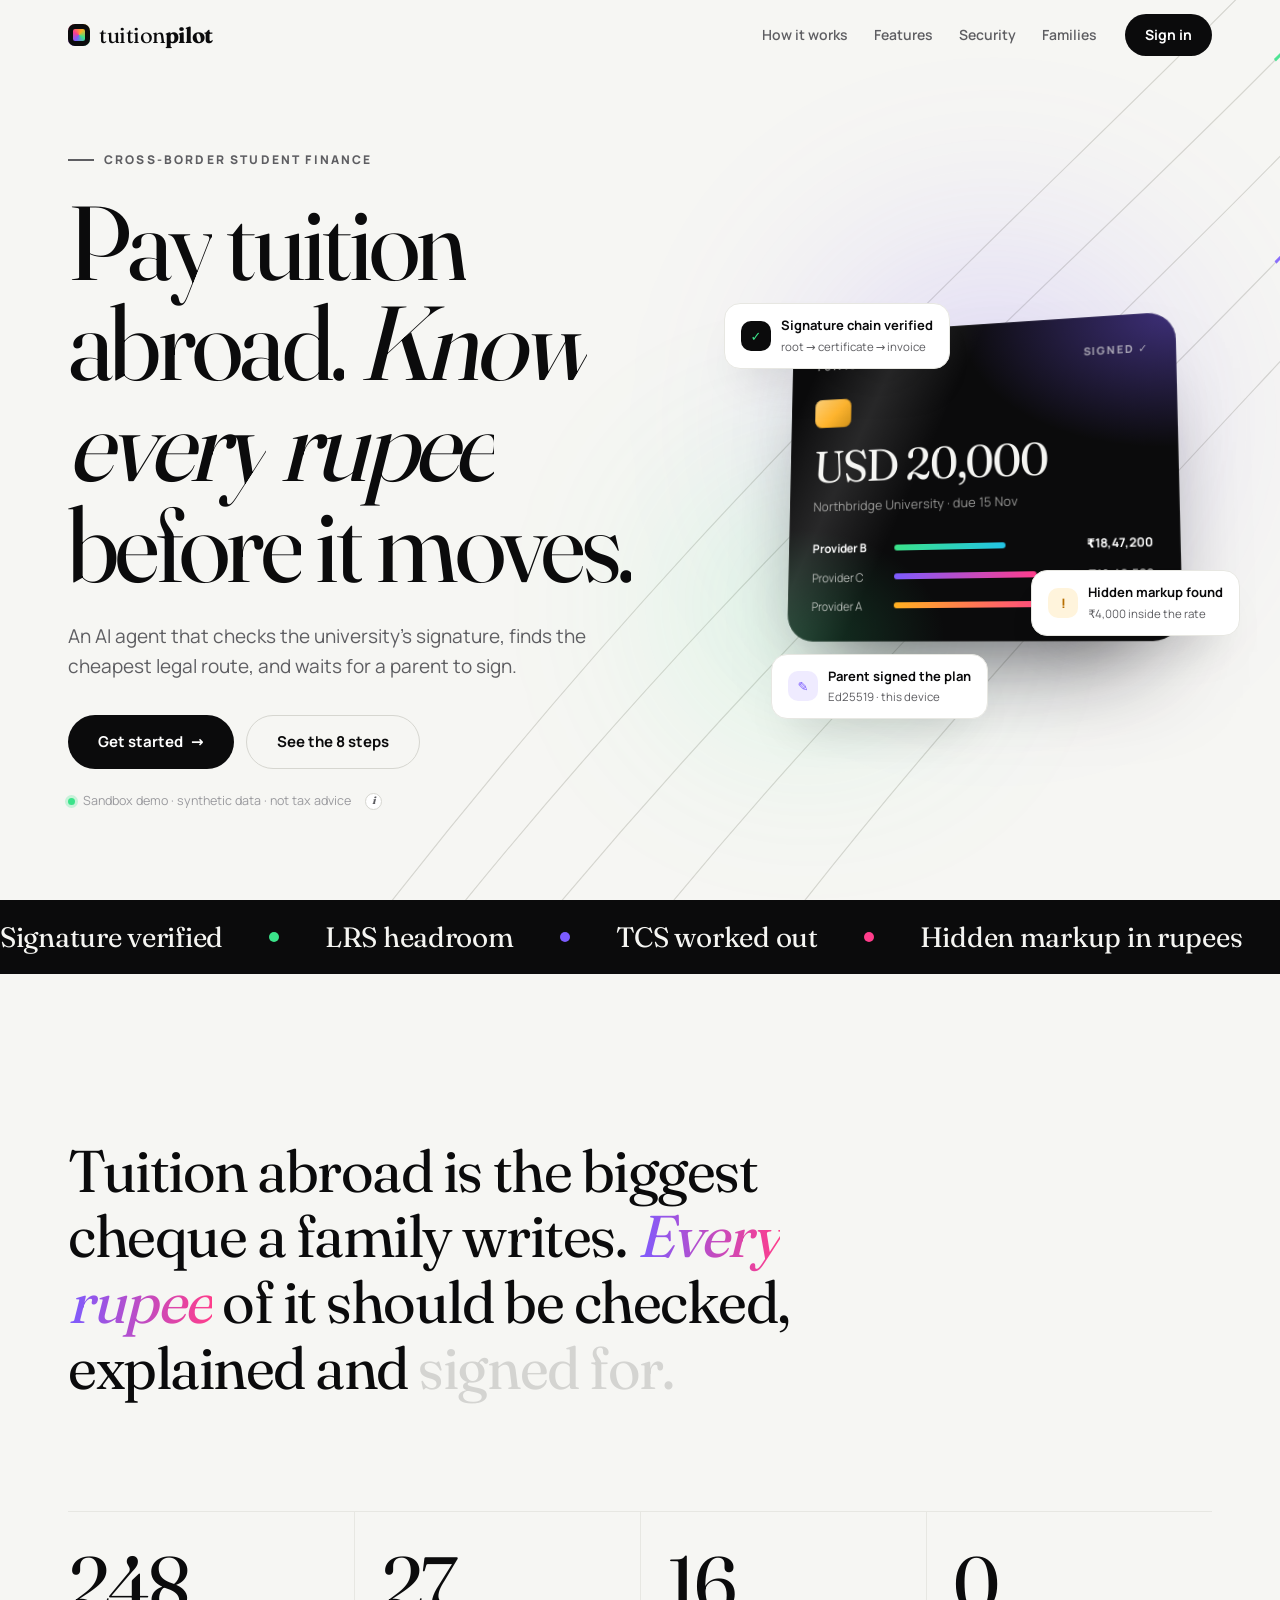
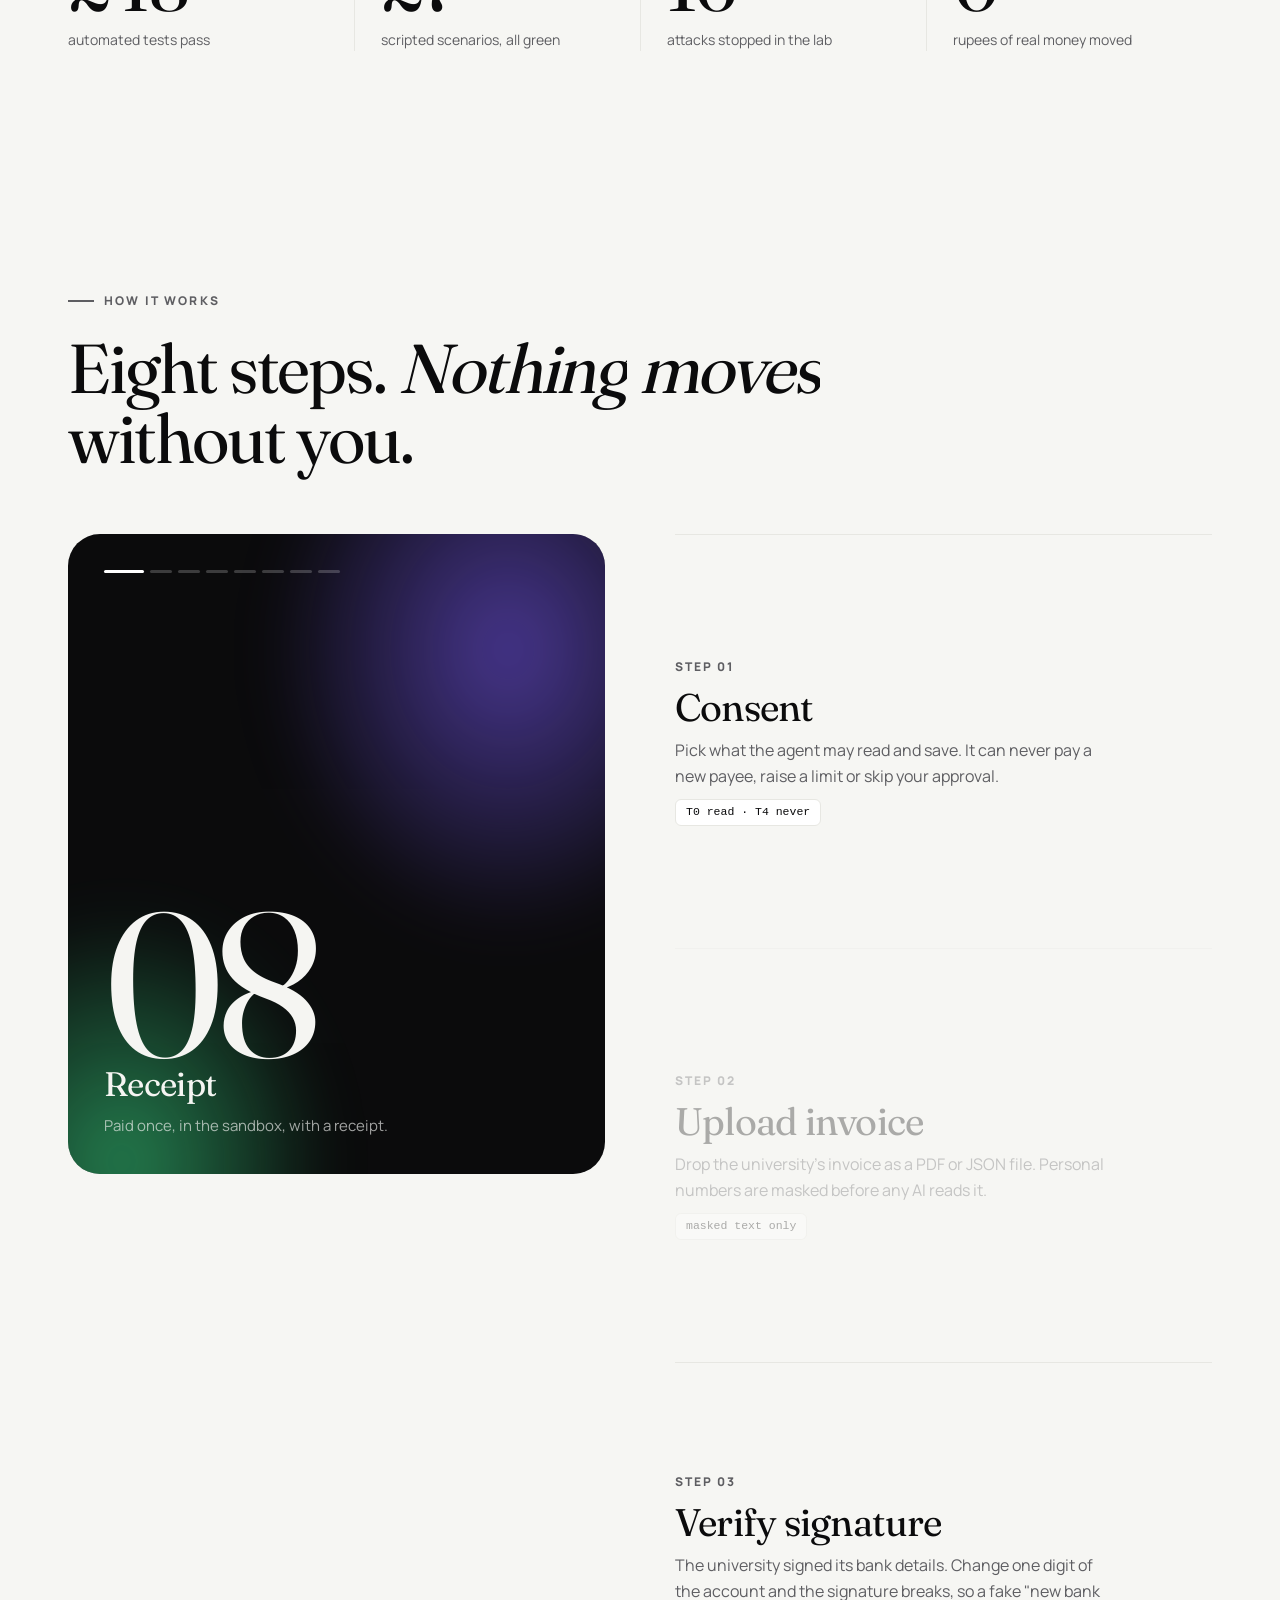
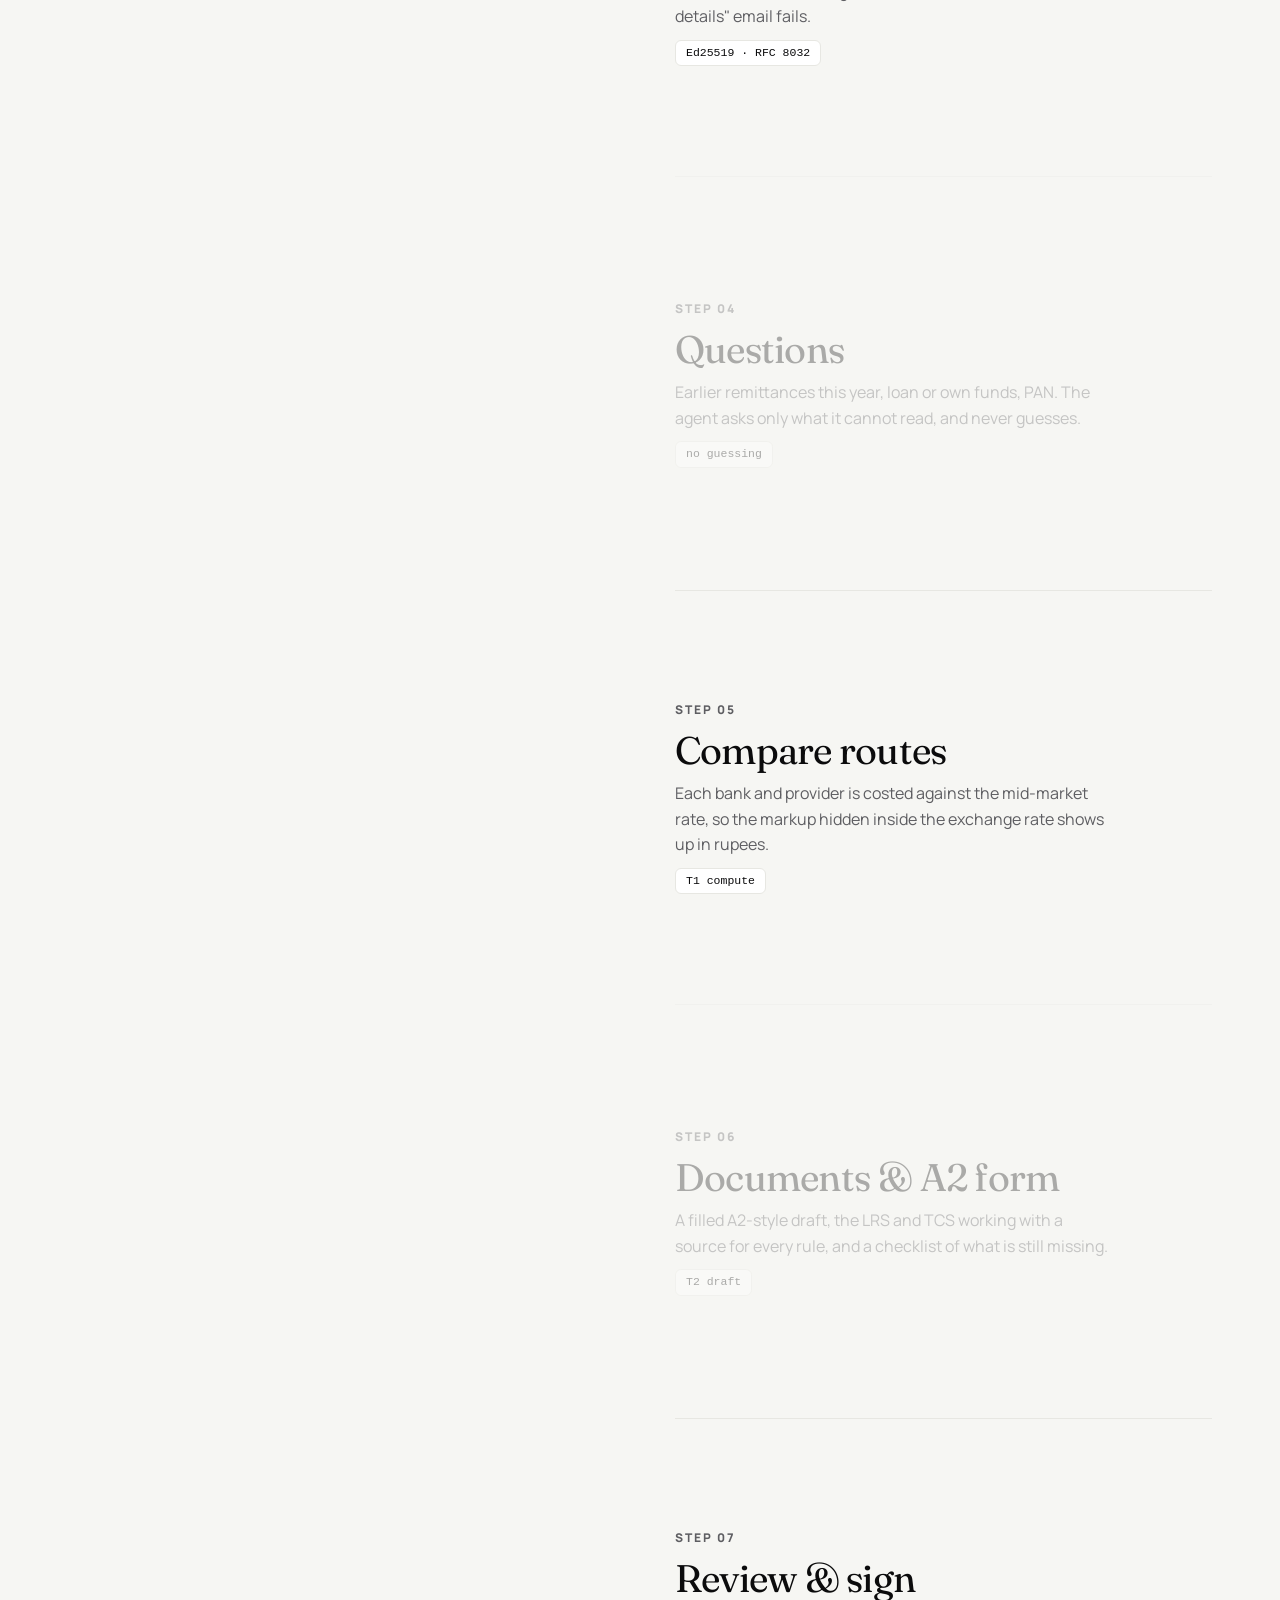
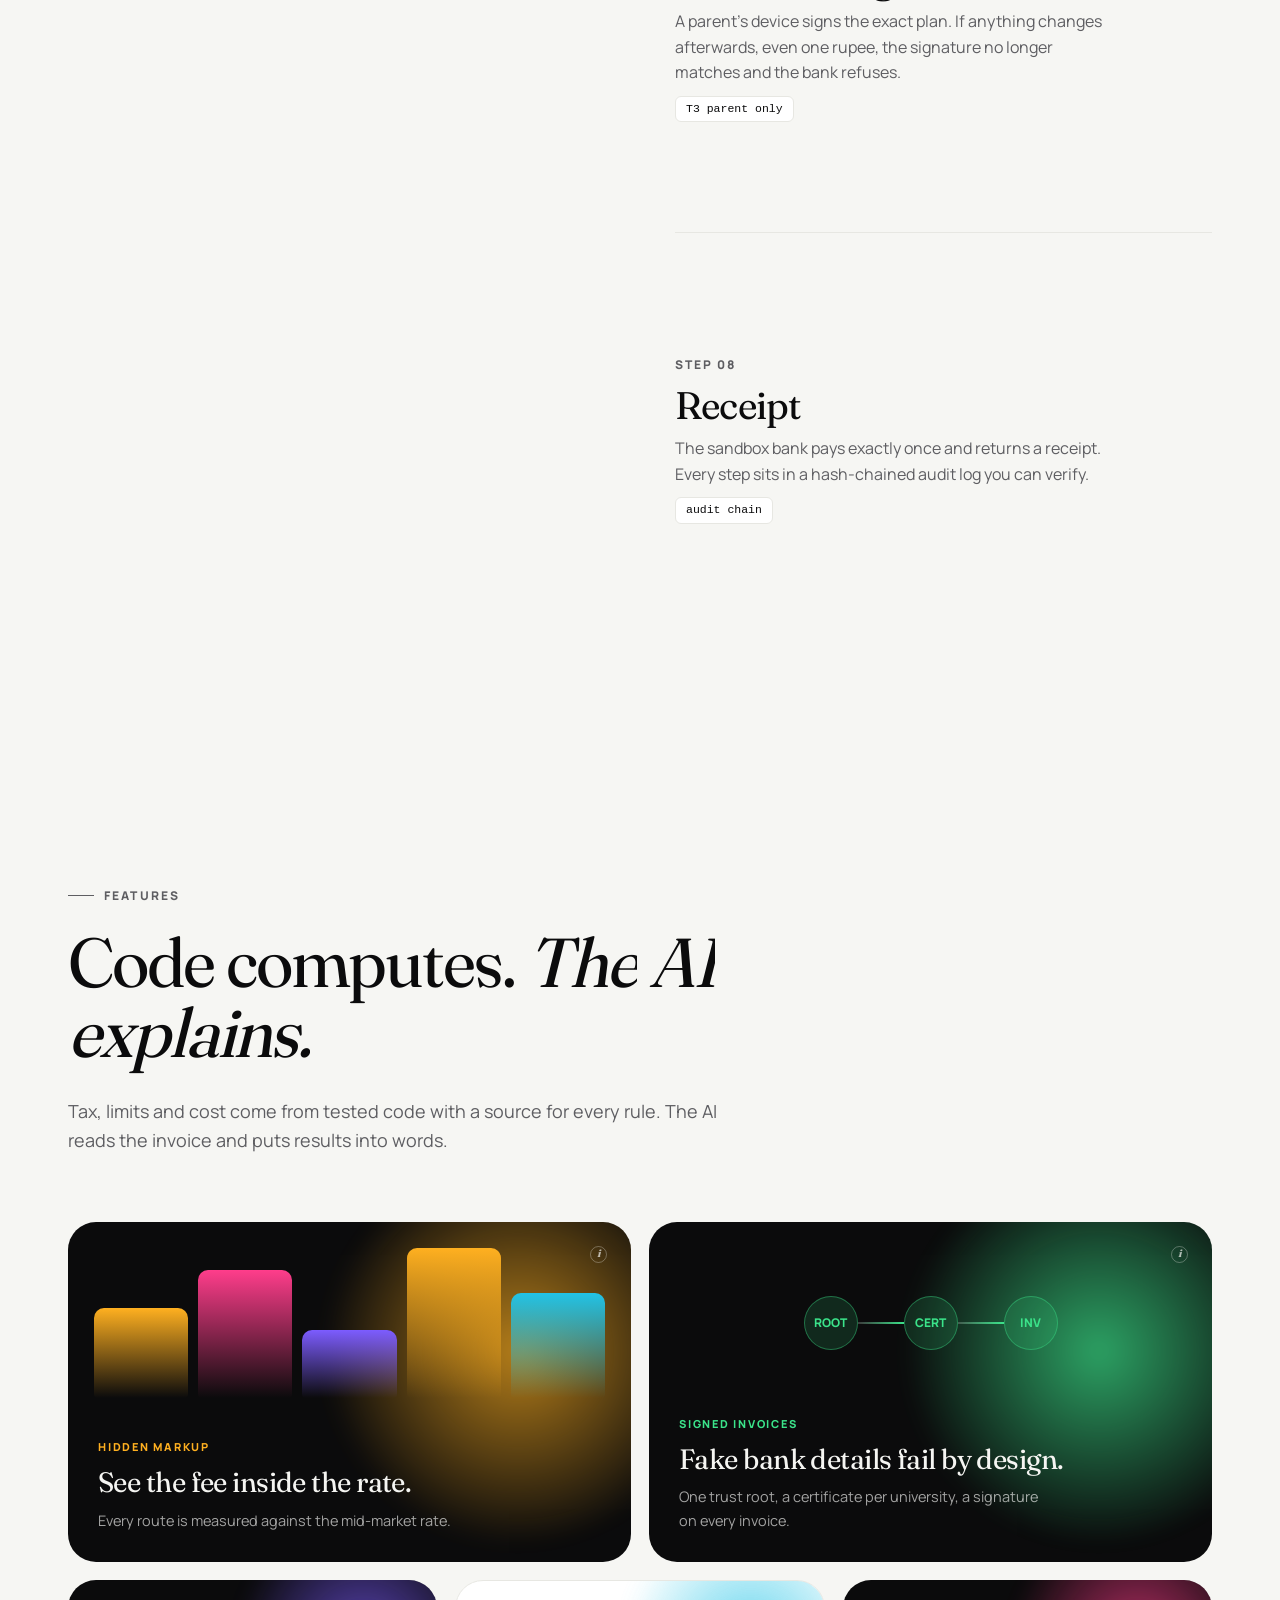
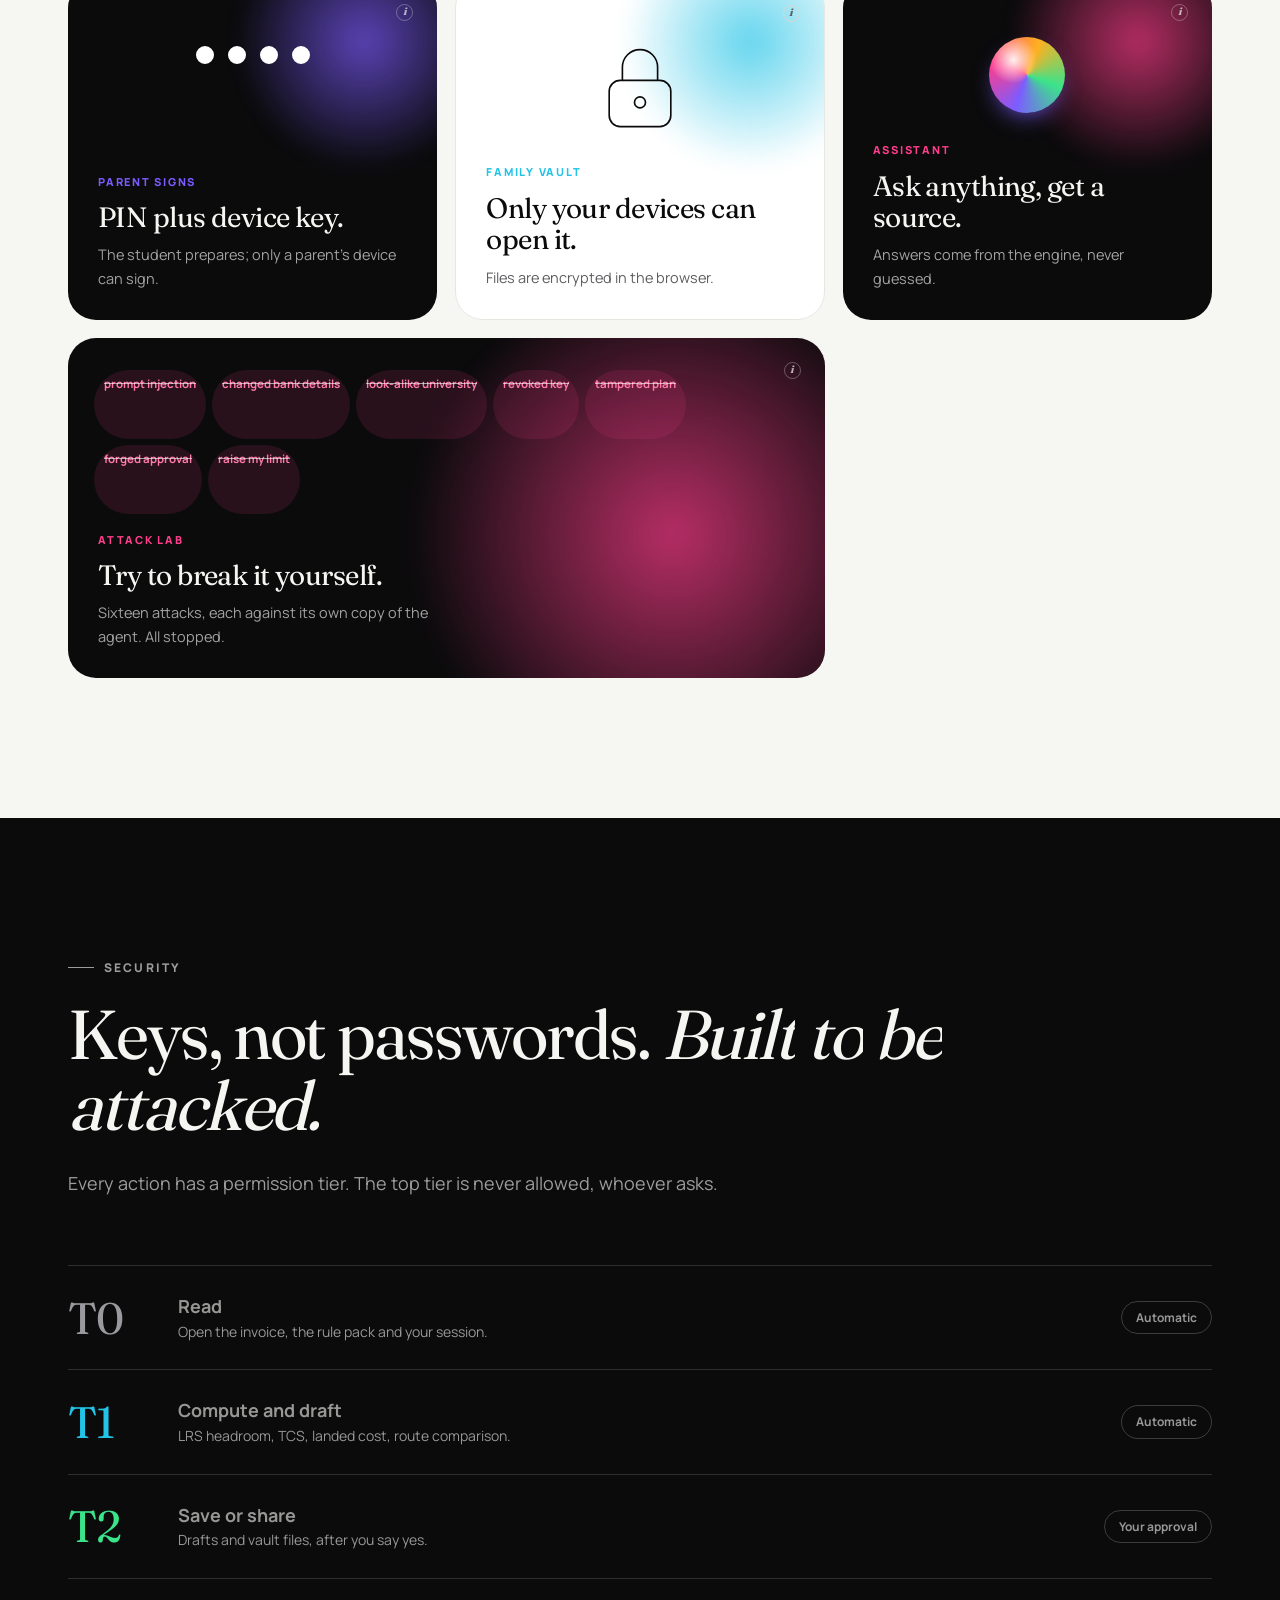
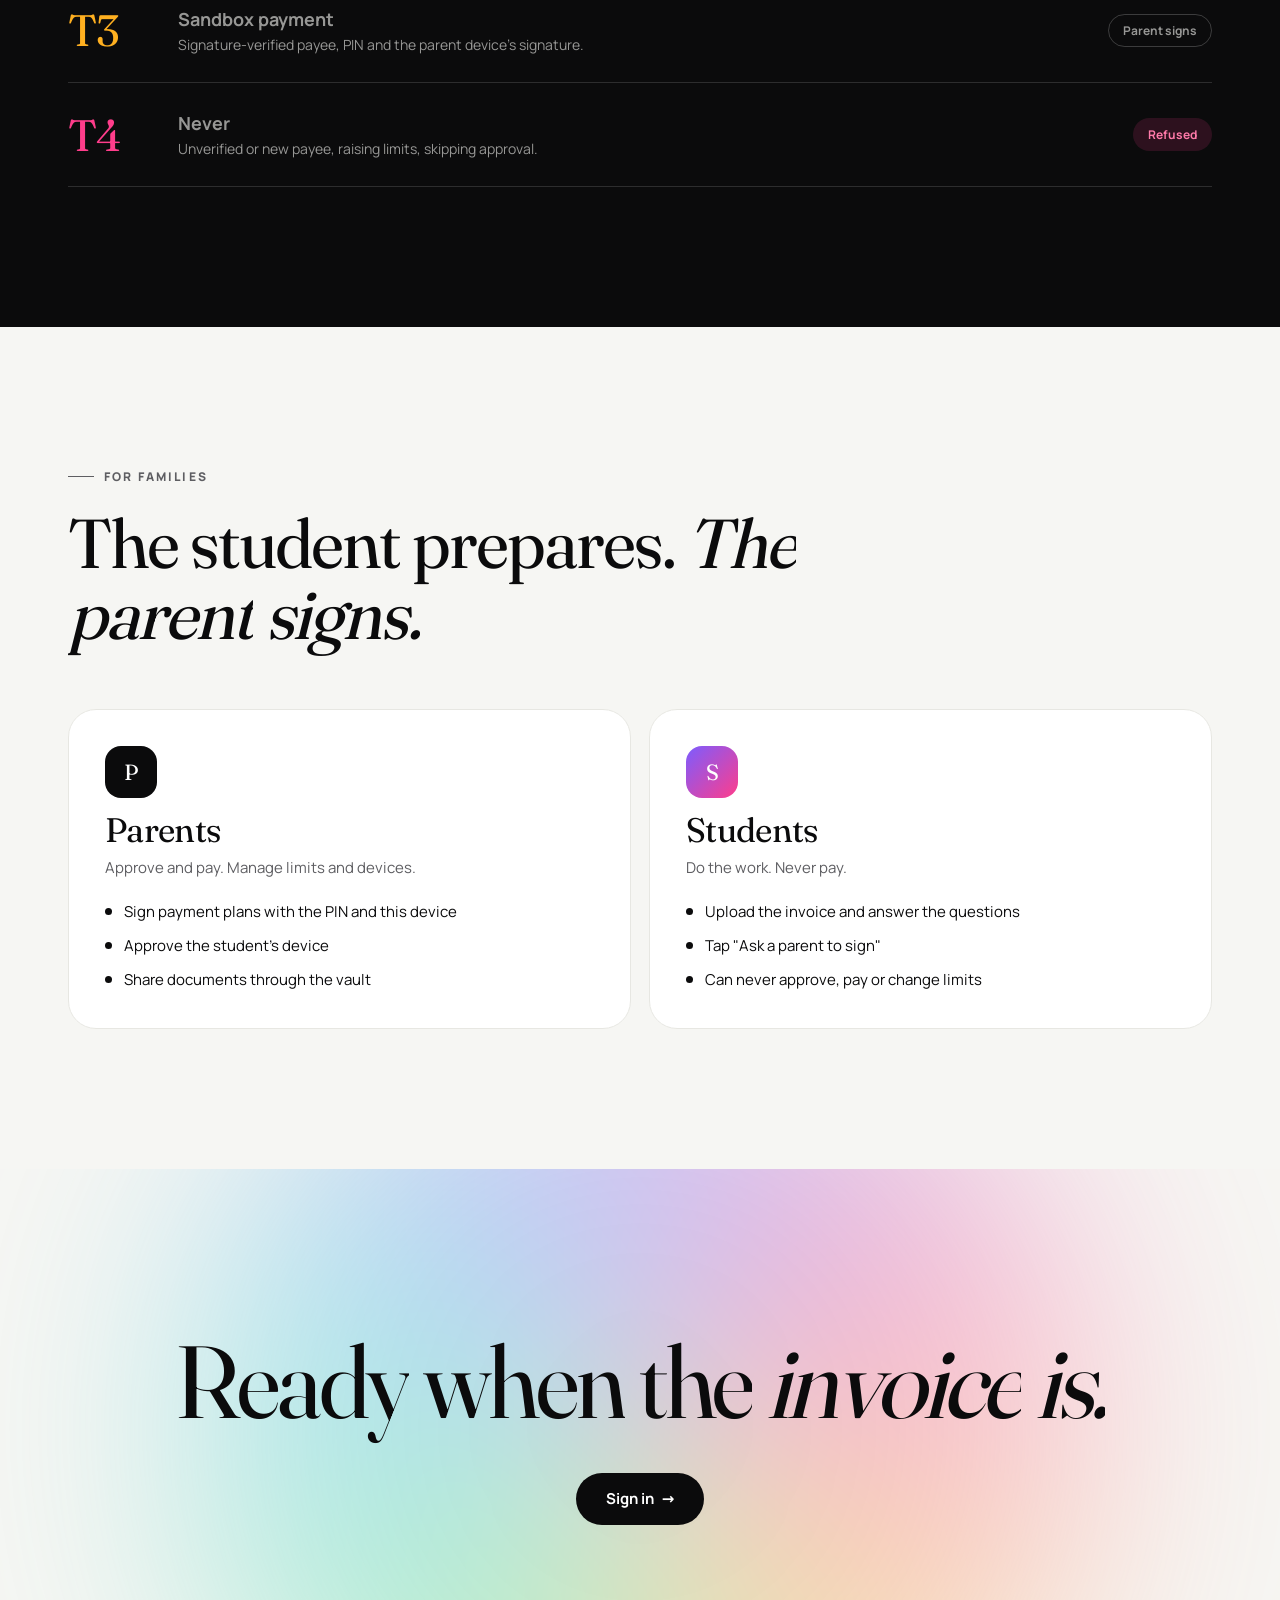
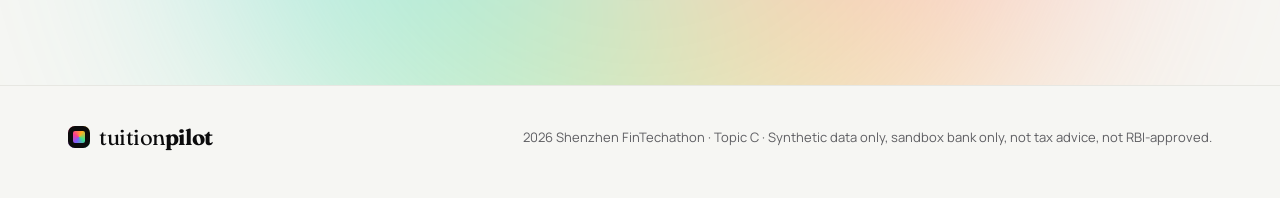
==== commit 6777a3c9: "Submission check: refresh numbers (248 tests), deck slide 10, TODO and docs for 19 Oct - 239 -> 248 " ====
--- a/app/static/landing.html
+++ b/app/static/landing.html
@@ -85,7 +85,7 @@
       <div class="wrap">
         <p class="statement" data-scrub>Tuition abroad is the biggest cheque a family writes. <span class="hl">Every rupee</span> of it should be checked, explained and signed for.</p>
         <div class="stats" style="margin-top:110px">
-          <div class="stat"><span class="n num" data-count="239">0</span><span class="l">automated tests pass</span></div>
+          <div class="stat"><span class="n num" data-count="248">0</span><span class="l">automated tests pass</span></div>
           <div class="stat"><span class="n num" data-count="27">0</span><span class="l">scripted scenarios, all green</span></div>
           <div class="stat"><span class="n num" data-count="16">0</span><span class="l">attacks stopped in the lab</span></div>
           <div class="stat"><span class="n num" data-count="0">0</span><span class="l">rupees of real money moved</span></div>
--- a/app/static/styles.css
+++ b/app/static/styles.css
@@ -303,13 +303,53 @@
 .kv { display: grid; grid-template-columns: max-content 1fr; gap: 8px 18px; font-size: 13.5px; }
 .kv dt { color: var(--muted); } .kv dd { margin: 0; overflow-wrap: anywhere; }
 
+.rcpt { --r-ink: #111114; --r-mute: #5e5e66; --r-line: #e4e4e8; background: #fff; color: var(--r-ink); border: 1px solid var(--border); border-radius: var(--radius); padding: 36px 40px; max-width: 860px; margin: 0 auto 18px; font-size: 13.5px; display: grid; gap: 22px; }
+.rcpt h2 { font-size: 11px; font-weight: 800; letter-spacing: .12em; text-transform: uppercase; color: var(--r-mute); margin: 0 0 10px; }
+.rcpt-head { display: flex; justify-content: space-between; align-items: flex-start; gap: 20px; flex-wrap: wrap; padding-bottom: 18px; border-bottom: 2px solid var(--r-ink); }
+.rcpt-name { font: 700 28px/1 var(--serif); letter-spacing: -.02em; } .rcpt-sub { color: var(--r-mute); font-size: 12px; margin-top: 6px; }
+.rcpt-title { display: grid; justify-items: end; gap: 2px; color: var(--r-mute); font-size: 12px; } .rcpt-title h1 { margin: 0; font-size: 20px; color: var(--r-ink); }
+.rcpt-sandbox { text-align: center; font-size: 11px; font-weight: 800; letter-spacing: .18em; padding: 8px; border: 1.5px dashed #b76e00; color: #8a5300; background: #fff8e8; border-radius: 8px; }
+.rcpt-amount { display: flex; justify-content: space-between; align-items: center; gap: 16px; flex-wrap: wrap; }
+.rcpt-amount small { display: block; color: var(--r-mute); font-size: 12px; } .rcpt-amount b { display: block; font-size: 34px; letter-spacing: -.02em; line-height: 1.2; } .rcpt-amount span { color: var(--r-mute); }
+.rcpt-paid { font-weight: 700; color: #0d7a3d !important; background: #e6f6ec; padding: 6px 14px; border-radius: 999px; }
+.rcpt-cols { display: grid; grid-template-columns: 1fr 1fr; gap: 28px; }
+.rcpt dl { display: grid; grid-template-columns: max-content 1fr; gap: 6px 16px; margin: 0; } .rcpt dt { color: var(--r-mute); } .rcpt dd { margin: 0; overflow-wrap: anywhere; }
+.rcpt .mono { font-size: 12px; }
+.rcpt-table { width: 100%; border-collapse: collapse; } .rcpt-table td, .rcpt-table th { padding: 8px 0; border-bottom: 1px solid var(--r-line); text-align: left; vertical-align: top; }
+.rcpt-table td.num { text-align: right; white-space: nowrap; } .rcpt-table tr.tot td { font-weight: 800; font-size: 15px; border-bottom: 2px solid var(--r-ink); border-top: 2px solid var(--r-ink); }
+.rcpt-table th { font-size: 11px; color: var(--r-mute); font-weight: 700; } .rcpt-table.rules td { padding-right: 12px; font-size: 12.5px; }
+.rcpt-table .src { overflow-wrap: anywhere; } .rcpt-table .nw { white-space: nowrap; } .rcpt-table .src a { color: inherit; } .rcpt .warn { color: #8a5300; }
+.rcpt-note { color: var(--r-mute); font-size: 12px; margin: 8px 0 0; }
+.rcpt-foot { border-top: 1px solid var(--r-line); padding-top: 14px; color: var(--r-mute); font-size: 11.5px; }
+@media (max-width: 640px) { .rcpt { padding: 22px 18px; } .rcpt-cols { grid-template-columns: 1fr; } .rcpt-title { justify-items: start; } }
+
 /* lab */
+.checks { list-style: none; margin: 12px 0 0; padding: 0; display: grid; gap: 12px; }
+.checks li { display: grid; grid-template-columns: 24px 1fr; gap: 10px; font-size: 13.5px; } .checks a { text-decoration: none; }
+.checks .ck { width: 22px; height: 22px; border-radius: 50%; display: grid; place-items: center; font-size: 12px; font-weight: 800; }
+.checks .ok .ck { background: var(--ok-soft); color: var(--ok); } .checks .bad .ck { background: var(--deny-soft); color: var(--deny); } .checks .todo .ck { background: var(--warn-soft); color: var(--warn); }
+.paste-box { display: grid; gap: 10px; margin-top: 18px; }
+.paste-box textarea { width: 100%; font: 12.5px/1.5 var(--mono); padding: 12px 14px; border-radius: 12px; border: 1px solid var(--border-2); background: var(--surface); color: var(--text); resize: vertical; }
 .lab-grid { display: grid; grid-template-columns: repeat(auto-fill, minmax(260px, 1fr)); gap: 14px; }
 .attack { display: flex; flex-direction: column; gap: 10px; padding: 20px; border-radius: var(--radius); border: 1px solid var(--border); background: var(--surface); transition: .2s; }
 .attack .who { font-size: 10.5px; font-weight: 800; letter-spacing: .12em; text-transform: uppercase; color: var(--deny); }
 .attack b { font-size: 14.5px; line-height: 1.35; }
 .attack .res { font-size: 12.5px; padding: 10px 12px; border-radius: 12px; animation: rise .35s ease both; }
 .attack .res.ok { background: var(--ok-soft); } .attack .res.bad { background: var(--deny-soft); }
+.attack.open { grid-column: 1 / -1; }
+.lab-trace { display: grid; gap: 12px; }
+.lab-trace .t-in small { font-size: 10.5px; font-weight: 800; letter-spacing: .1em; text-transform: uppercase; color: var(--faint); }
+.lab-trace .t-in .mono { white-space: pre-wrap; background: var(--surface-2); border: 1px solid var(--border); border-radius: 10px; padding: 10px 12px; margin-top: 4px; overflow-wrap: anywhere; }
+.timeline { list-style: none; margin: 0; padding: 0 0 0 18px; border-left: 2px solid var(--border); display: grid; gap: 10px; }
+.timeline li { position: relative; padding: 8px 12px; border-radius: 10px; font-size: 12.5px; }
+.timeline li::before { content: ""; position: absolute; left: -25px; top: 13px; width: 10px; height: 10px; border-radius: 50%; background: var(--surface); border: 2px solid var(--border-2); }
+.timeline li.fired { background: var(--deny-soft); } .timeline li.fired::before { background: var(--deny); border-color: var(--deny); }
+.timeline li.verdict { background: var(--ok-soft); } .timeline li.verdict::before { background: var(--ok); border-color: var(--ok); }
+.timeline li.setup summary { cursor: pointer; } .timeline li.setup .timeline { margin-top: 10px; }
+.t-head { display: flex; justify-content: space-between; gap: 10px; flex-wrap: wrap; } .t-head .mono { font-size: 11px; }
+.t-dec { display: flex; flex-wrap: wrap; align-items: center; gap: 6px; margin-top: 4px; }
+.t-facts { display: flex; flex-wrap: wrap; gap: 4px 14px; margin-top: 4px; color: var(--muted); overflow-wrap: anywhere; }
+.t-facts i { font-style: normal; font-weight: 700; color: var(--faint); margin-right: 4px; }
 .attack.stopped { border-color: color-mix(in srgb, var(--ok) 45%, var(--border)); }
 .shield { font-size: 20px; animation: pop .5s cubic-bezier(.2, 1.6, .4, 1) both; display: inline-block; }
 .spinner { width: 16px; height: 16px; border: 2px solid var(--border-2); border-top-color: var(--text); border-radius: 50%; animation: spin .7s linear infinite; display: inline-block; }
@@ -381,5 +421,8 @@
 @keyframes blink { 0%, 100% { opacity: .25; } 50% { opacity: 1; } }
 @keyframes shake { 0%, 100% { transform: none; } 25% { transform: translateX(-4px); } 75% { transform: translateX(4px); } }
 @media (prefers-reduced-motion: reduce) { *, *::before, *::after { animation-duration: .01ms !important; animation-delay: 0ms !important; transition: none !important; } }
-@media print { .top, .live-fab, .live, .foot, .no-print { display: none !important; } .shell { display: block; } .card { box-shadow: none; } }
+@media print { .top, .live-fab, .live, .foot, .no-print, .banner { display: none !important; } .shell { display: block; } .card { box-shadow: none; }
+  @page { size: A4; margin: 14mm; } body { background: #fff; }
+  .rcpt { border: 0; padding: 0; max-width: none; margin: 0; font-size: 11.5px; gap: 16px; -webkit-print-color-adjust: exact; print-color-adjust: exact; }
+  .rcpt section, .rcpt-table tr { break-inside: avoid; } .rcpt-table .src a { text-decoration: none; } }
 @media (max-width: 760px) { .top-nav { order: 3; width: 100%; overflow-x: auto; } .top-nav button { flex: 1 0 auto; } .top-actions .btn.sm { display: none; } }
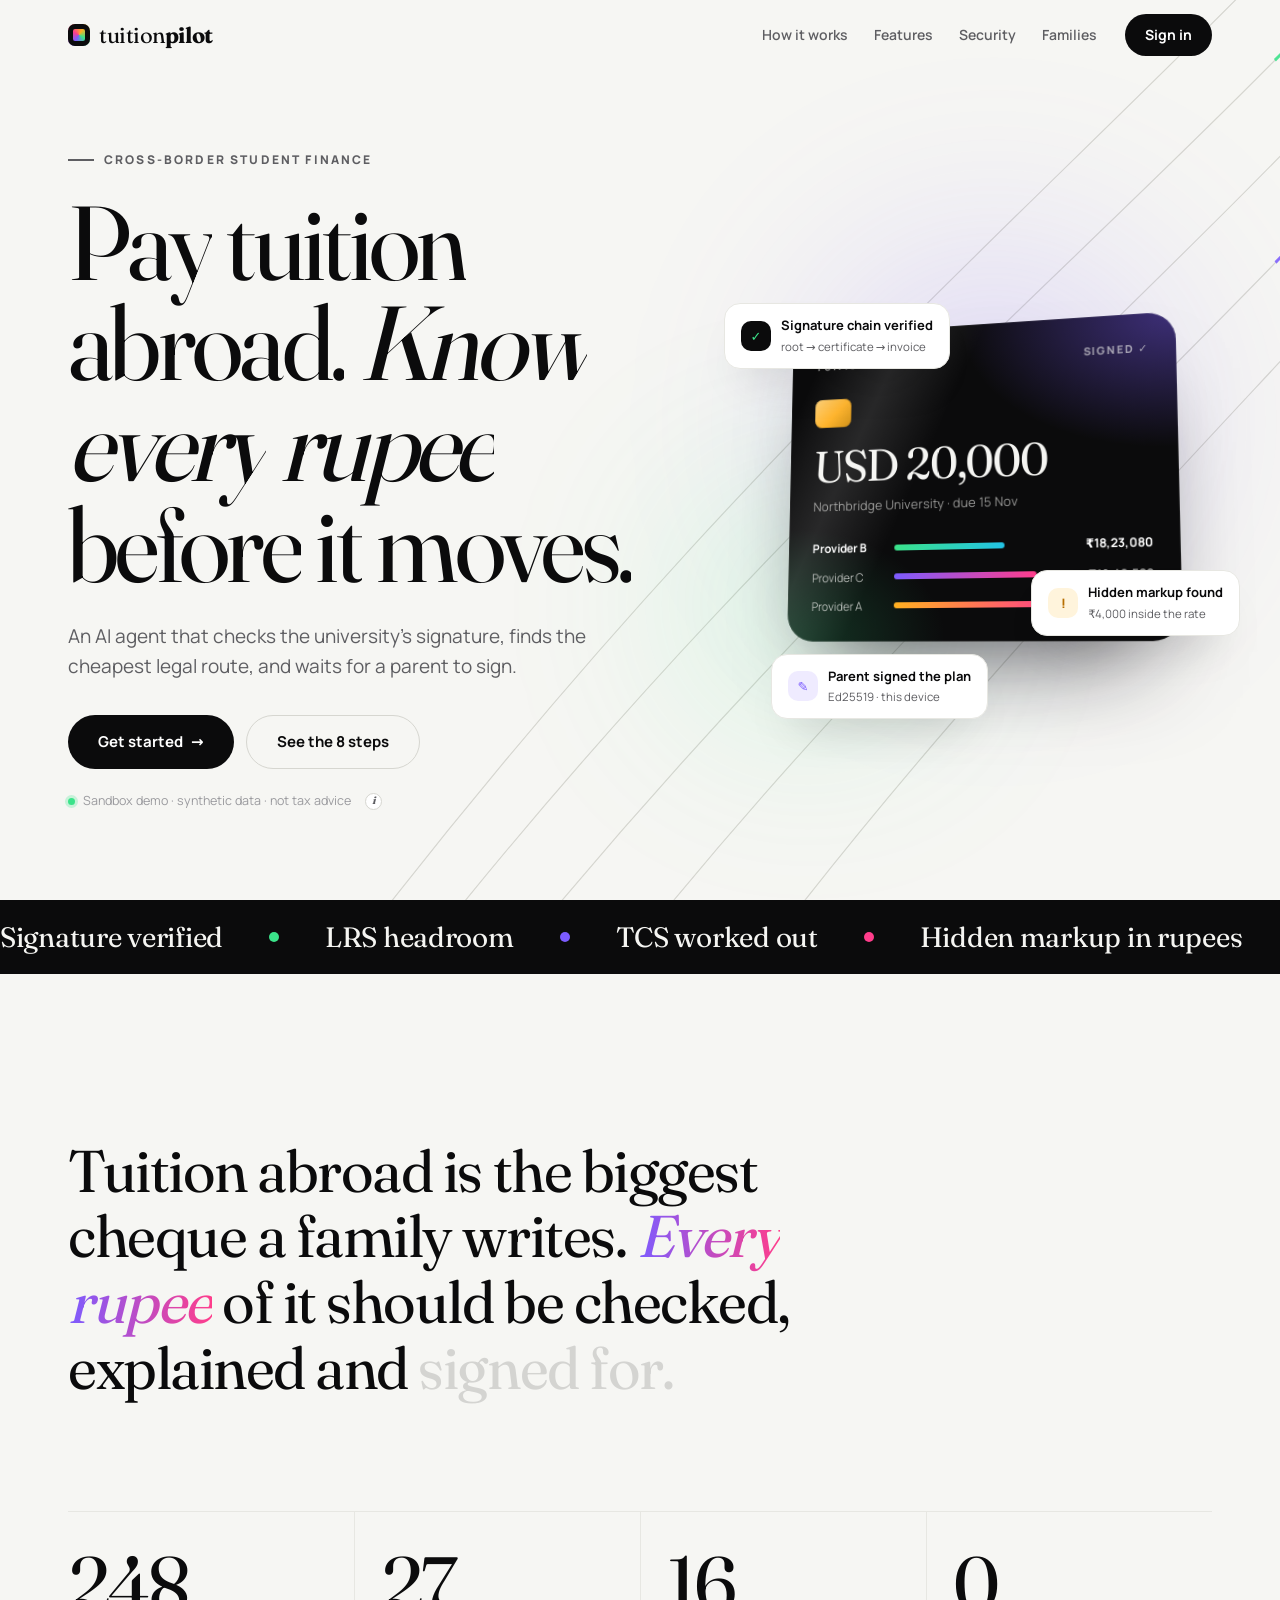
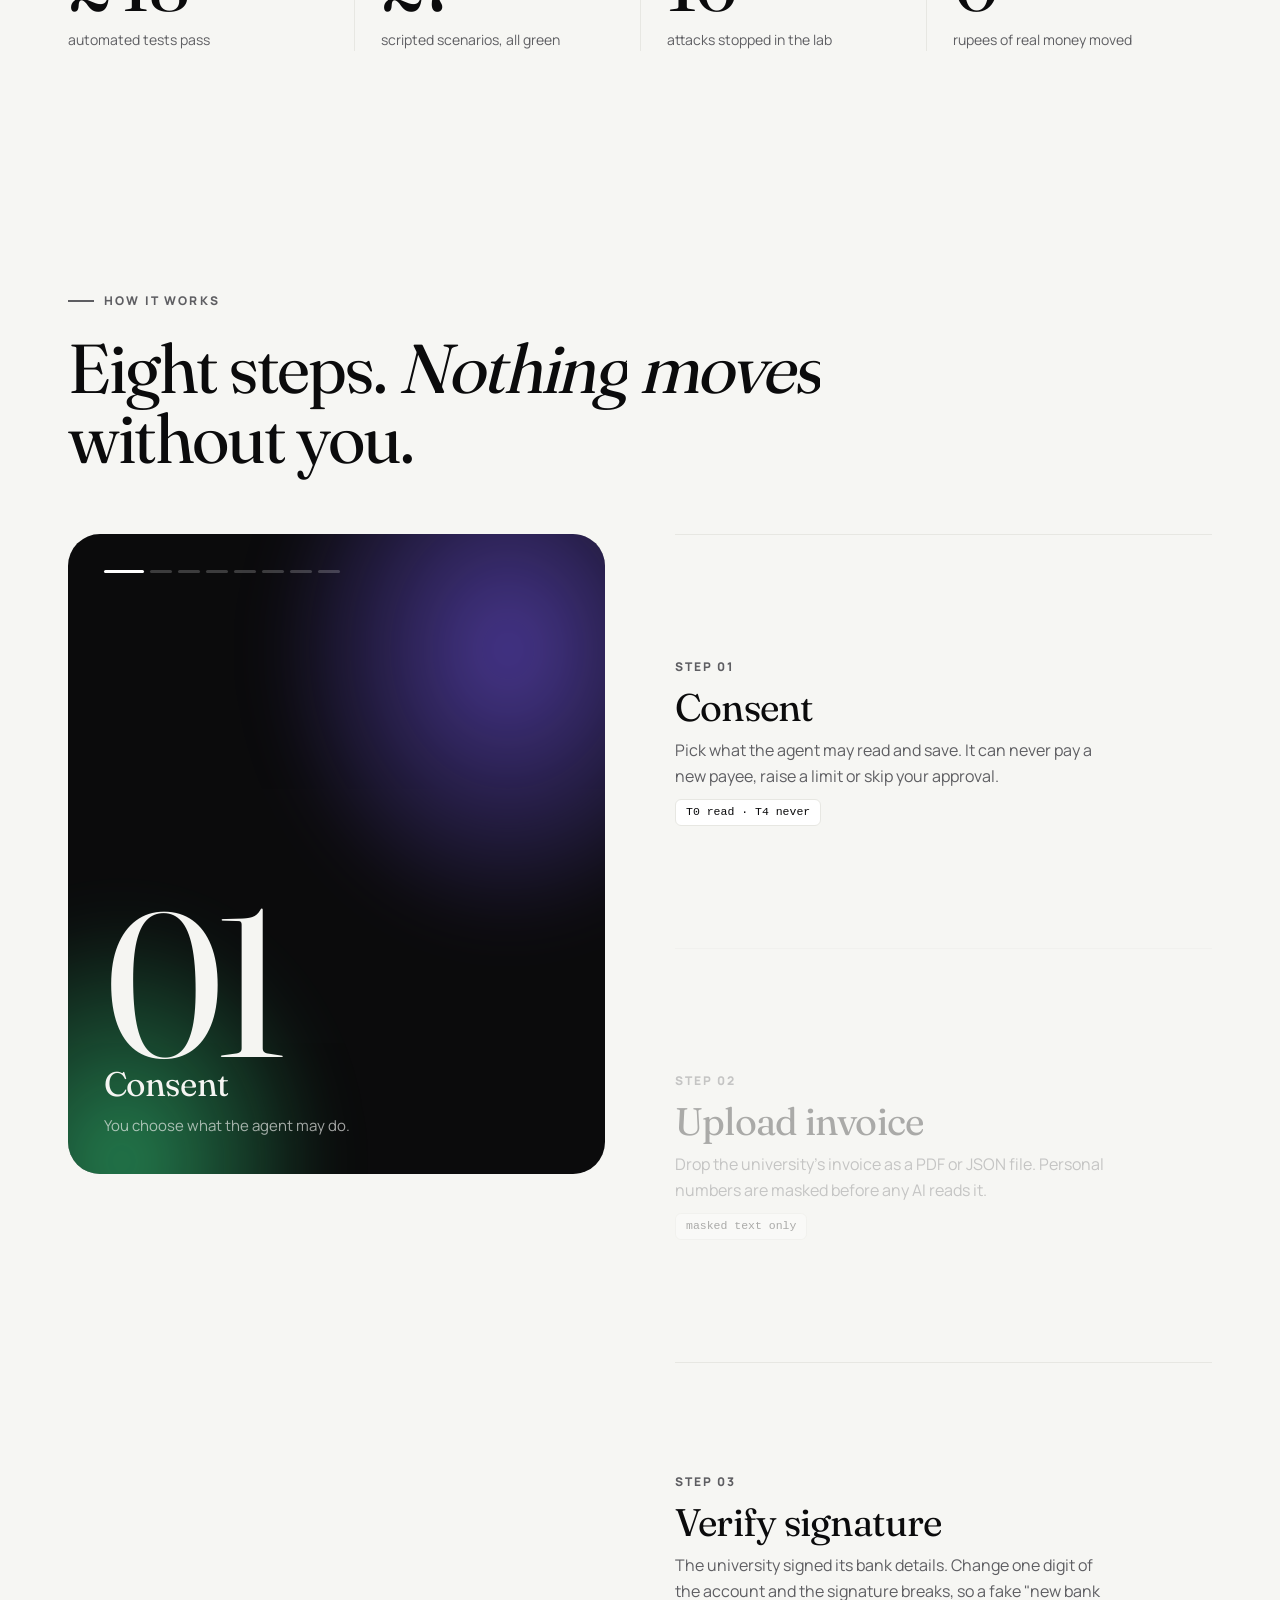
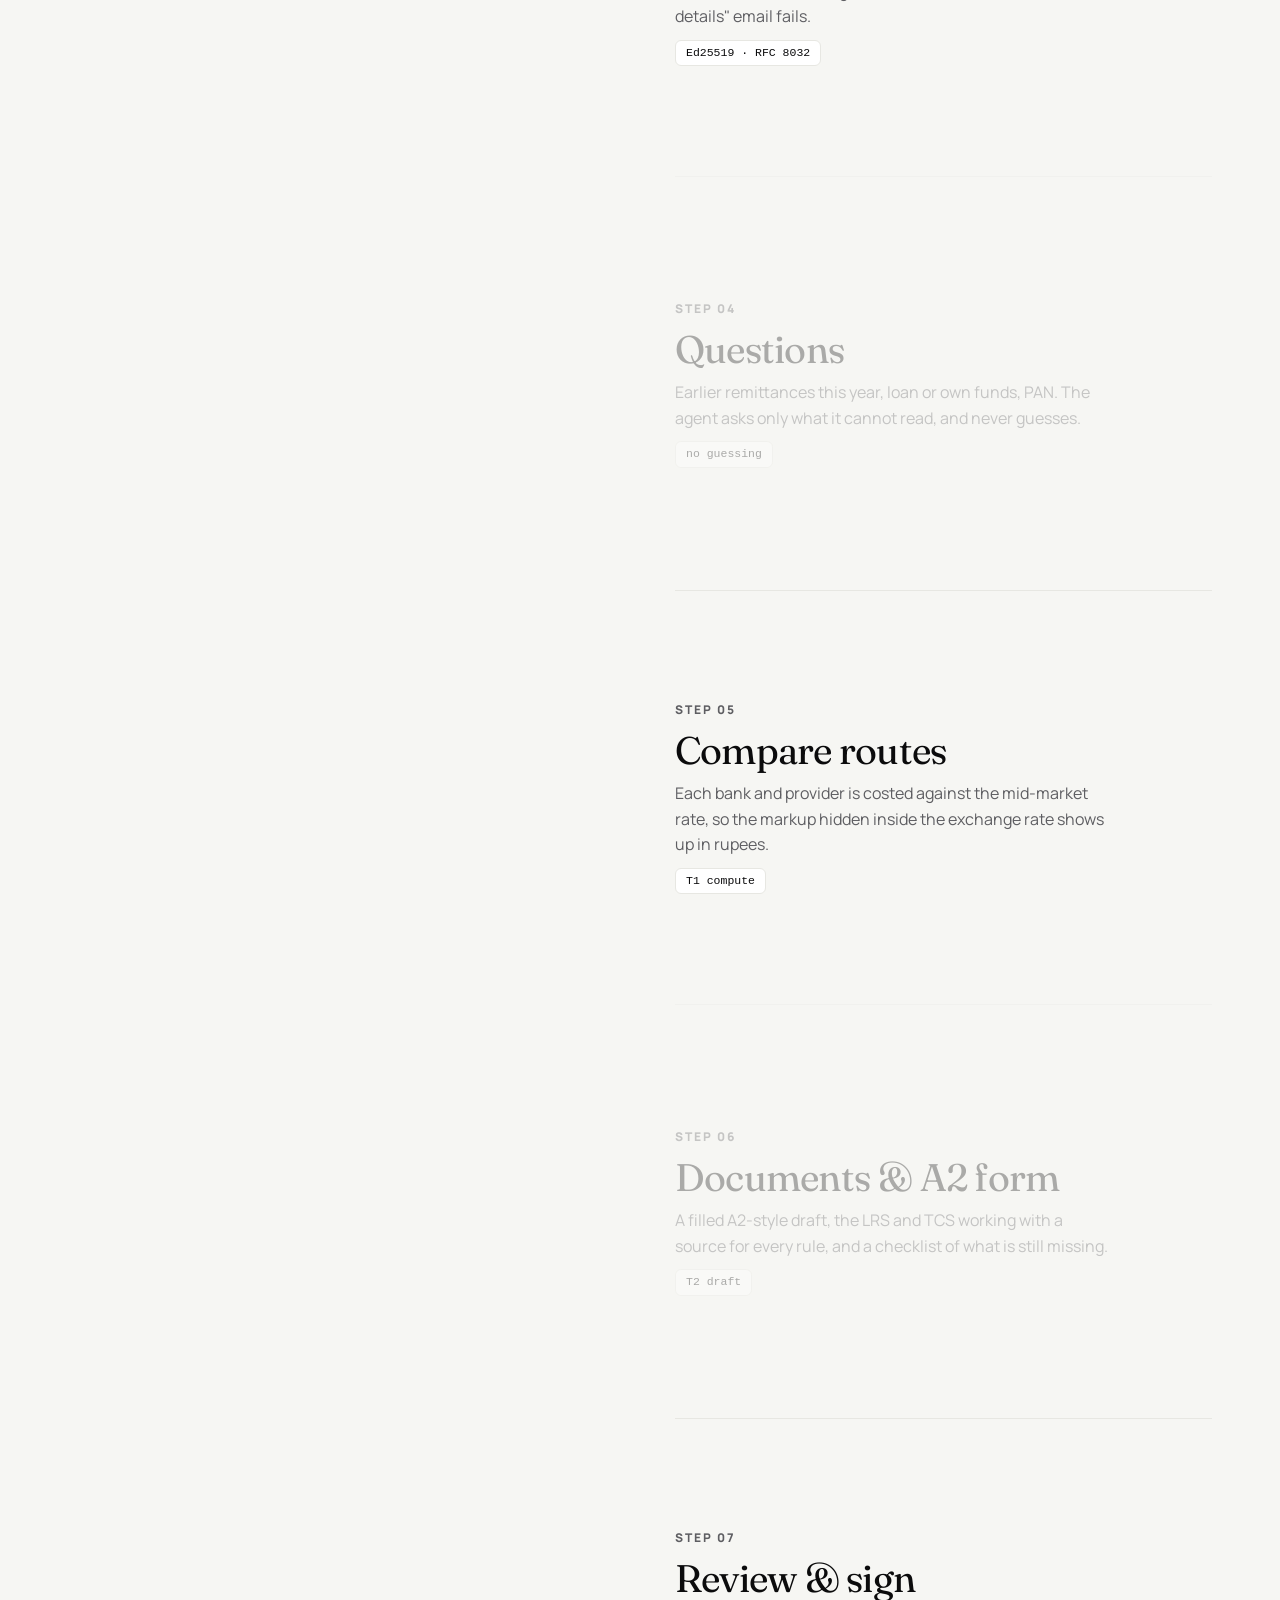
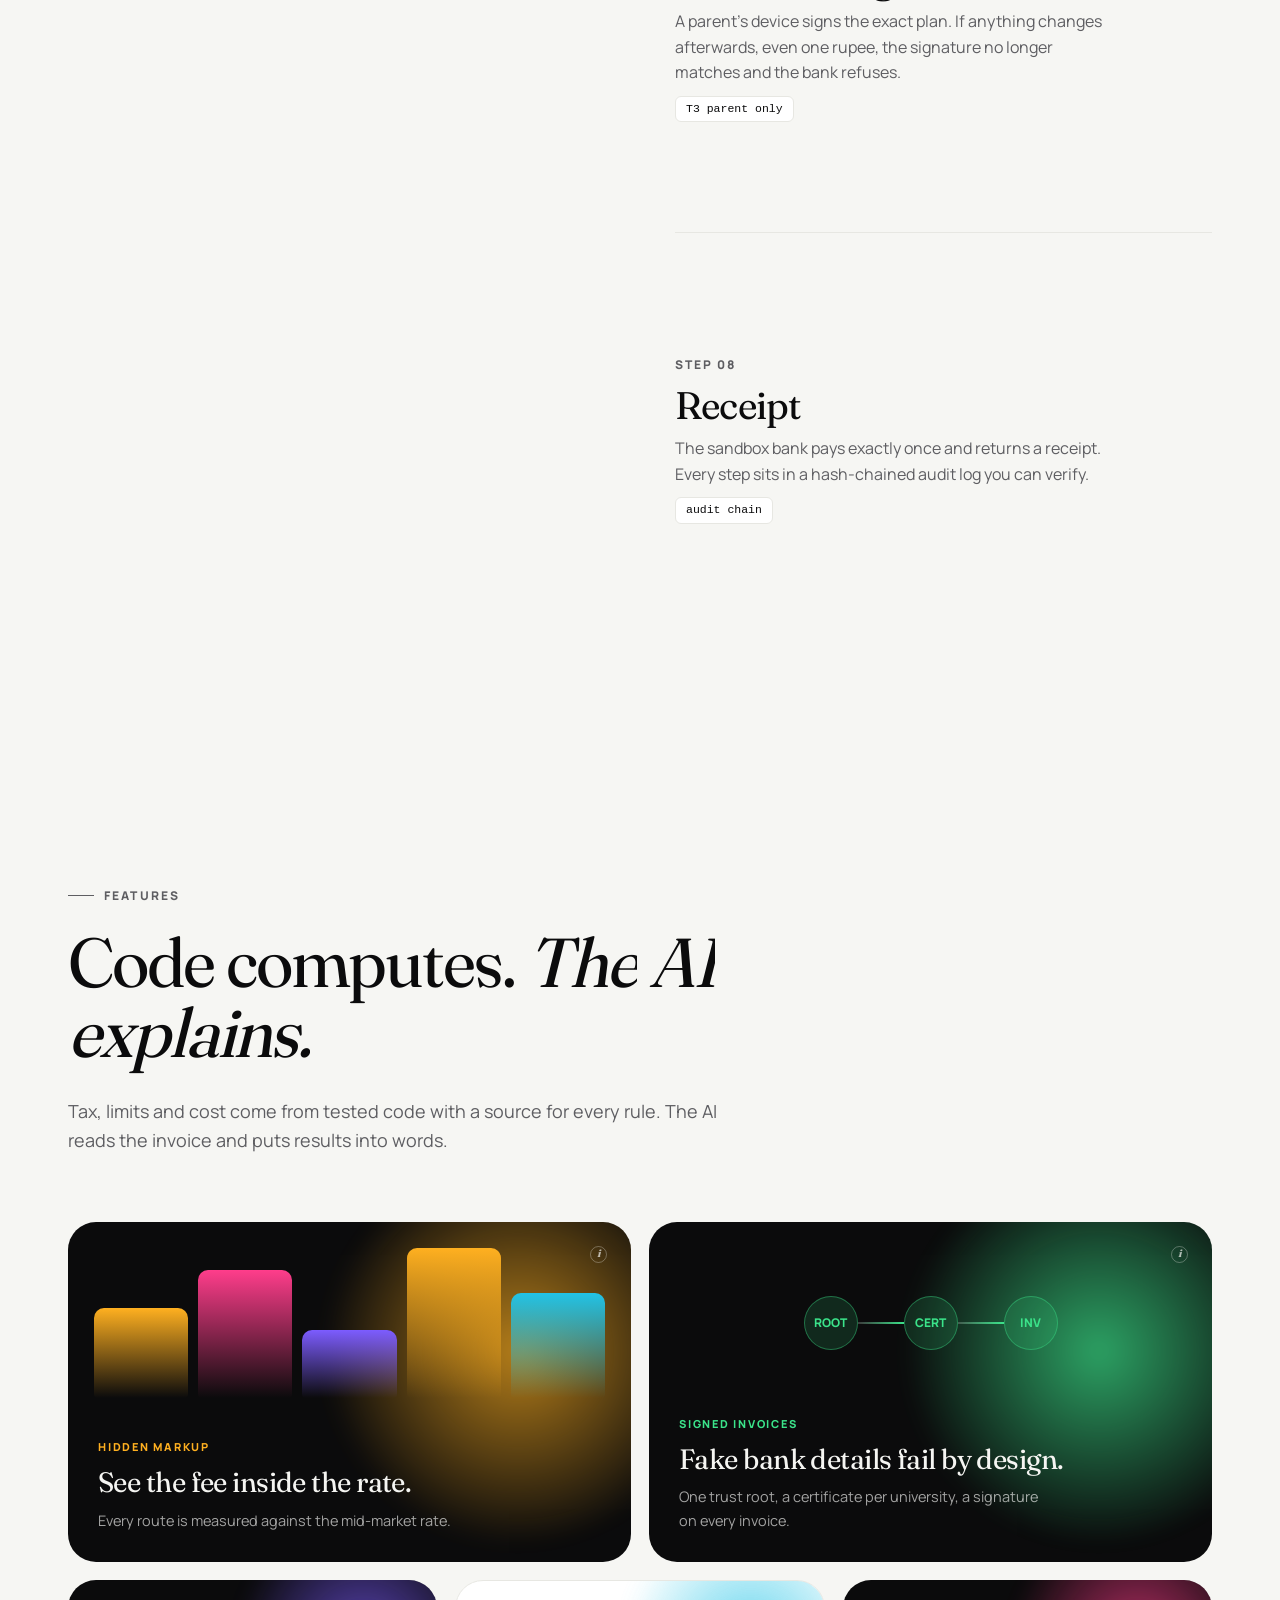
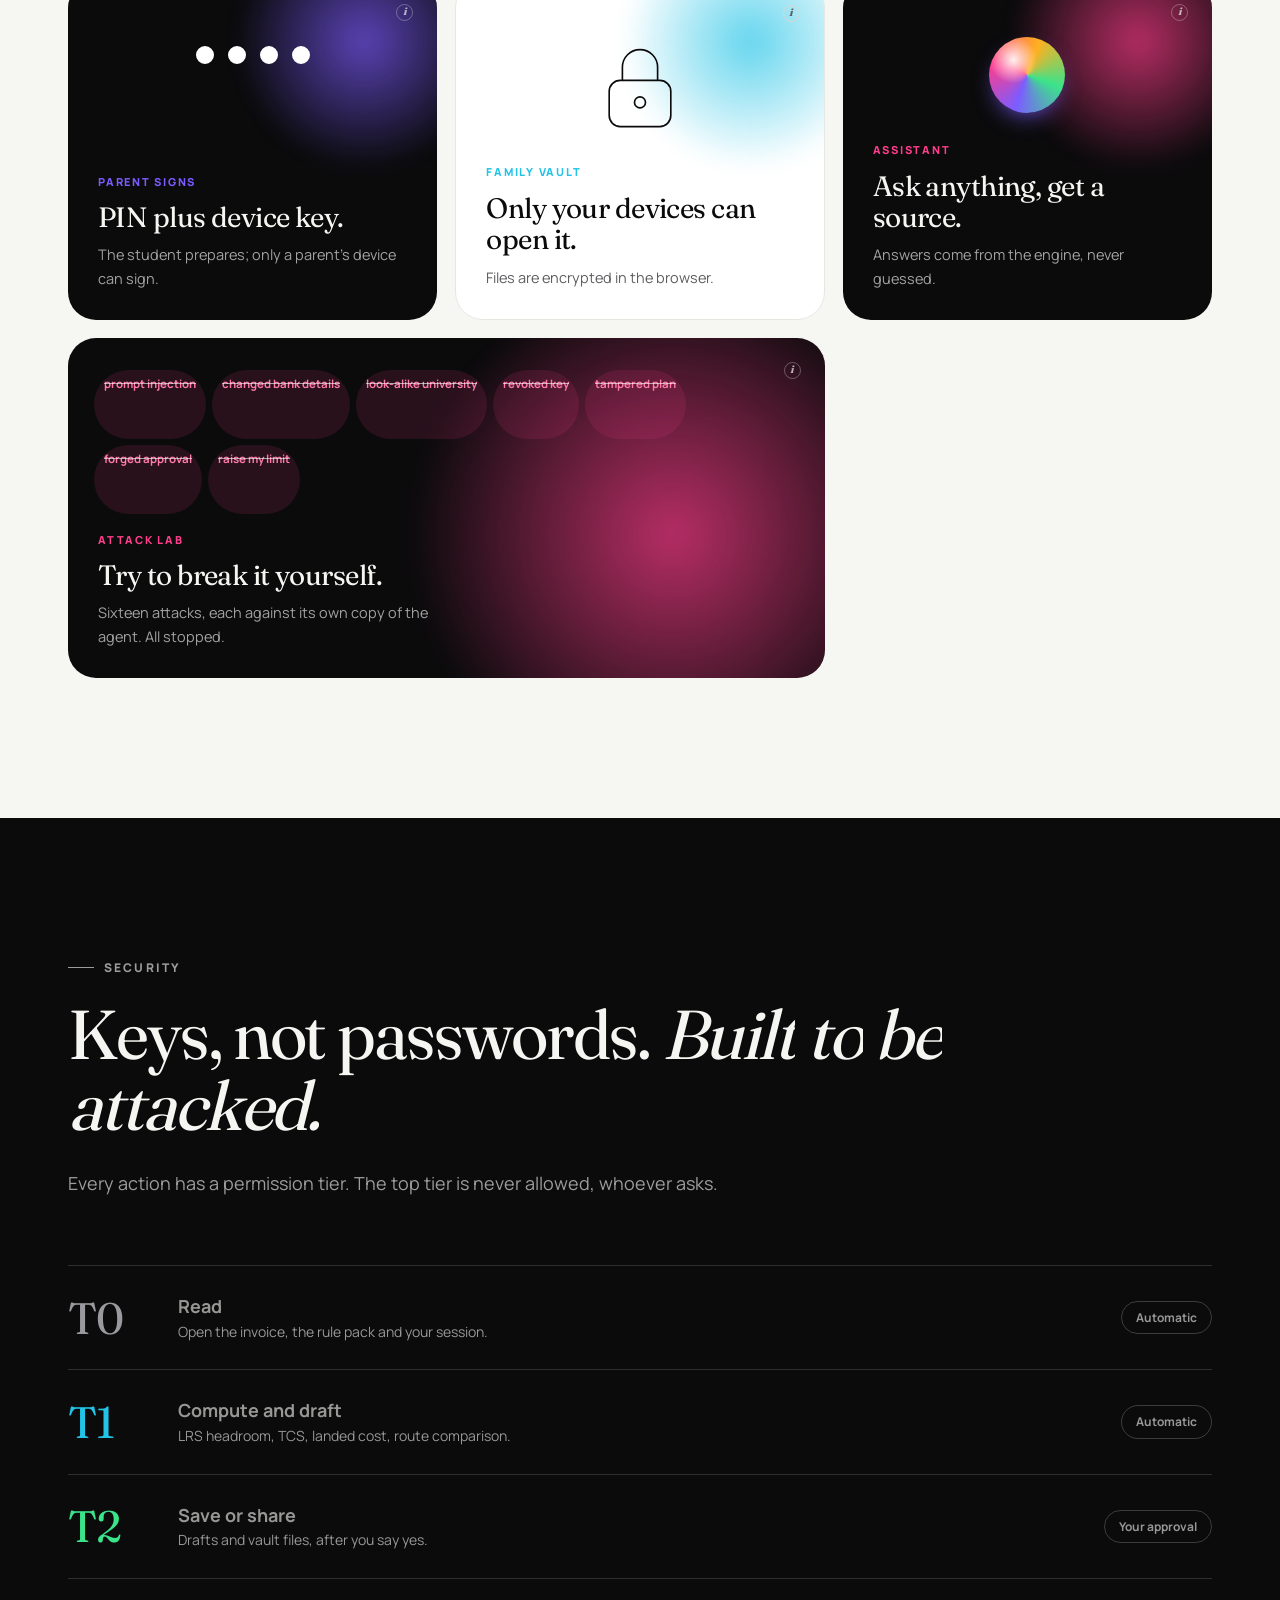
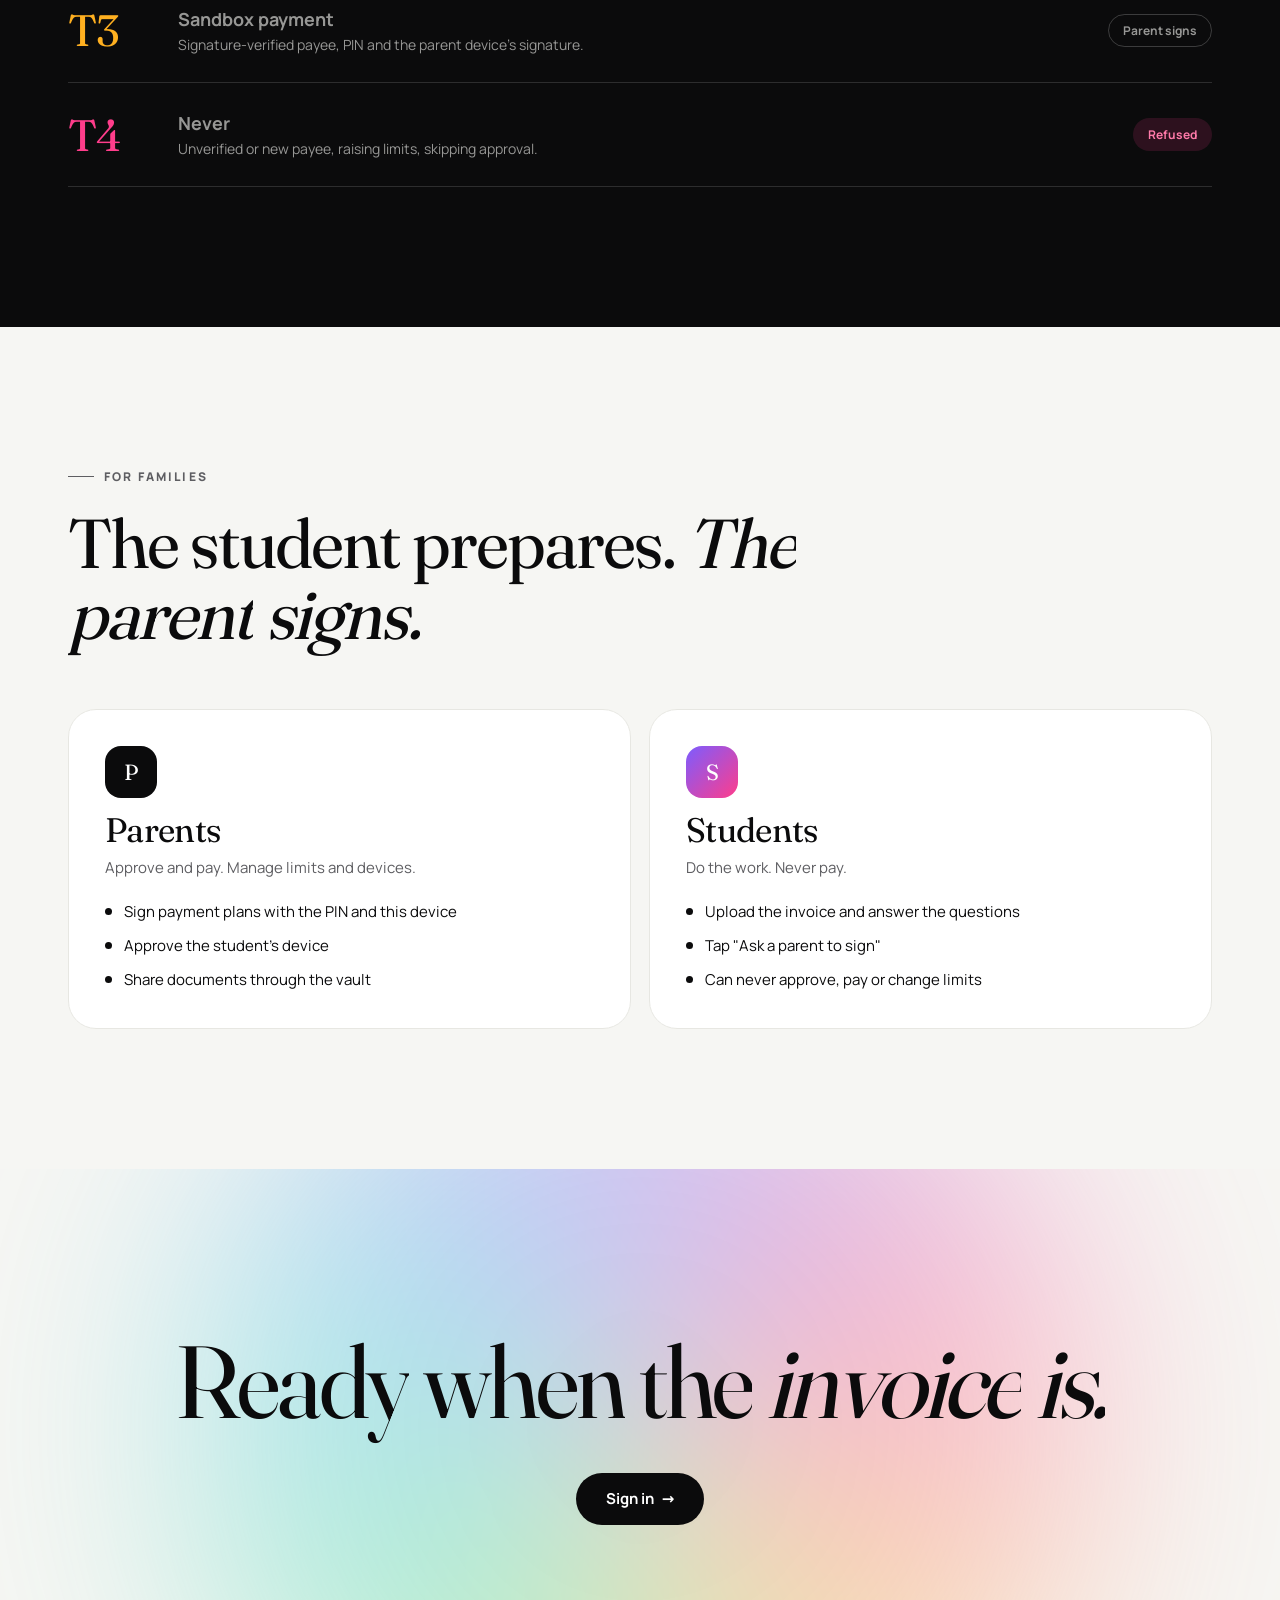
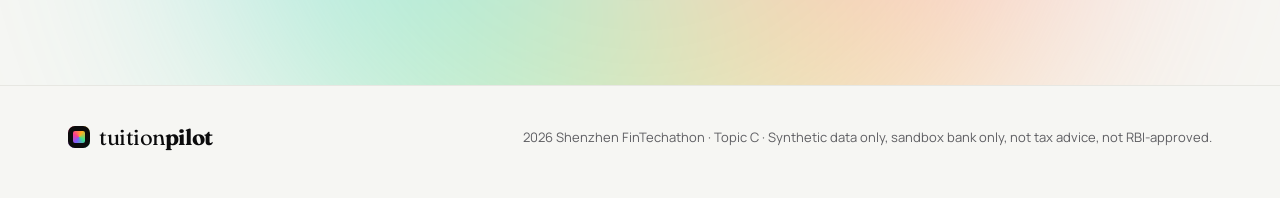
==== commit 783fc4eb: "Demo walkthrough fixes: sign screen shows what is paid, A2 check waits for documents Found while run" ====
--- a/app/static/landing.html
+++ b/app/static/landing.html
@@ -60,7 +60,7 @@
             <div class="amt">USD 20,000</div>
             <div class="to">Northbridge University · due 15 Nov</div>
             <div class="bars">
-              <div><span>Provider B</span><i style="--w:62%"></i><b>₹18,47,200</b></div>
+              <div><span>Provider B</span><i style="--w:62%"></i><b>₹18,23,080</b></div>
               <div><span>Provider C</span><i style="--w:78%"></i><b>₹18,48,529</b></div>
               <div><span>Provider A</span><i style="--w:92%"></i><b>₹18,52,000</b></div>
             </div>
--- a/app/static/styles.css
+++ b/app/static/styles.css
@@ -328,6 +328,8 @@
 .checks li { display: grid; grid-template-columns: 24px 1fr; gap: 10px; font-size: 13.5px; } .checks a { text-decoration: none; }
 .checks .ck { width: 22px; height: 22px; border-radius: 50%; display: grid; place-items: center; font-size: 12px; font-weight: 800; }
 .checks .ok .ck { background: var(--ok-soft); color: var(--ok); } .checks .bad .ck { background: var(--deny-soft); color: var(--deny); } .checks .todo .ck { background: var(--warn-soft); color: var(--warn); }
+.pay-summary { display: grid; gap: 4px; margin-top: 12px; padding: 14px 16px; border-radius: 14px; background: var(--surface-2); border: 1px solid var(--border); font-size: 13.5px; }
+.pay-summary small { font-size: 10.5px; font-weight: 800; letter-spacing: .1em; text-transform: uppercase; color: var(--faint); } .pay-summary > b { font-size: 17px; } .pay-summary span { color: var(--muted); }
 .paste-box { display: grid; gap: 10px; margin-top: 18px; }
 .paste-box textarea { width: 100%; font: 12.5px/1.5 var(--mono); padding: 12px 14px; border-radius: 12px; border: 1px solid var(--border-2); background: var(--surface); color: var(--text); resize: vertical; }
 .lab-grid { display: grid; grid-template-columns: repeat(auto-fill, minmax(260px, 1fr)); gap: 14px; }
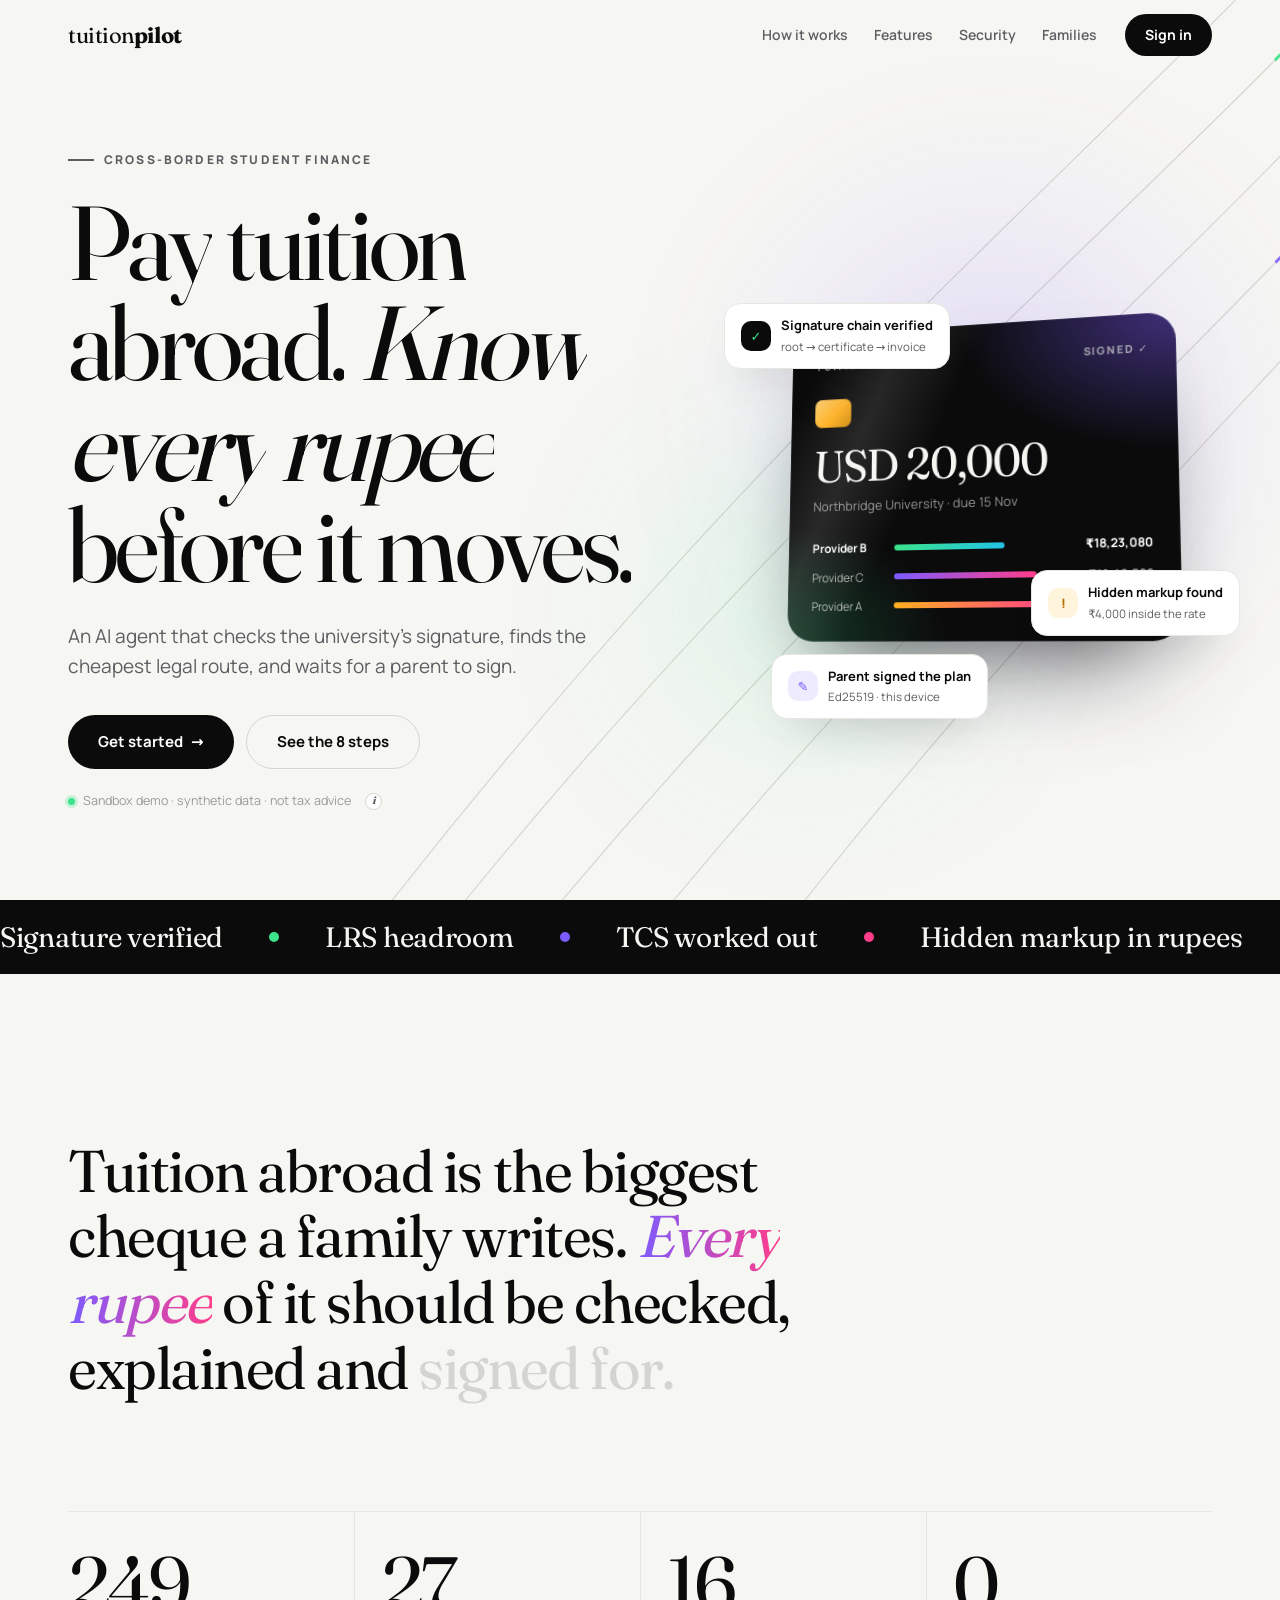
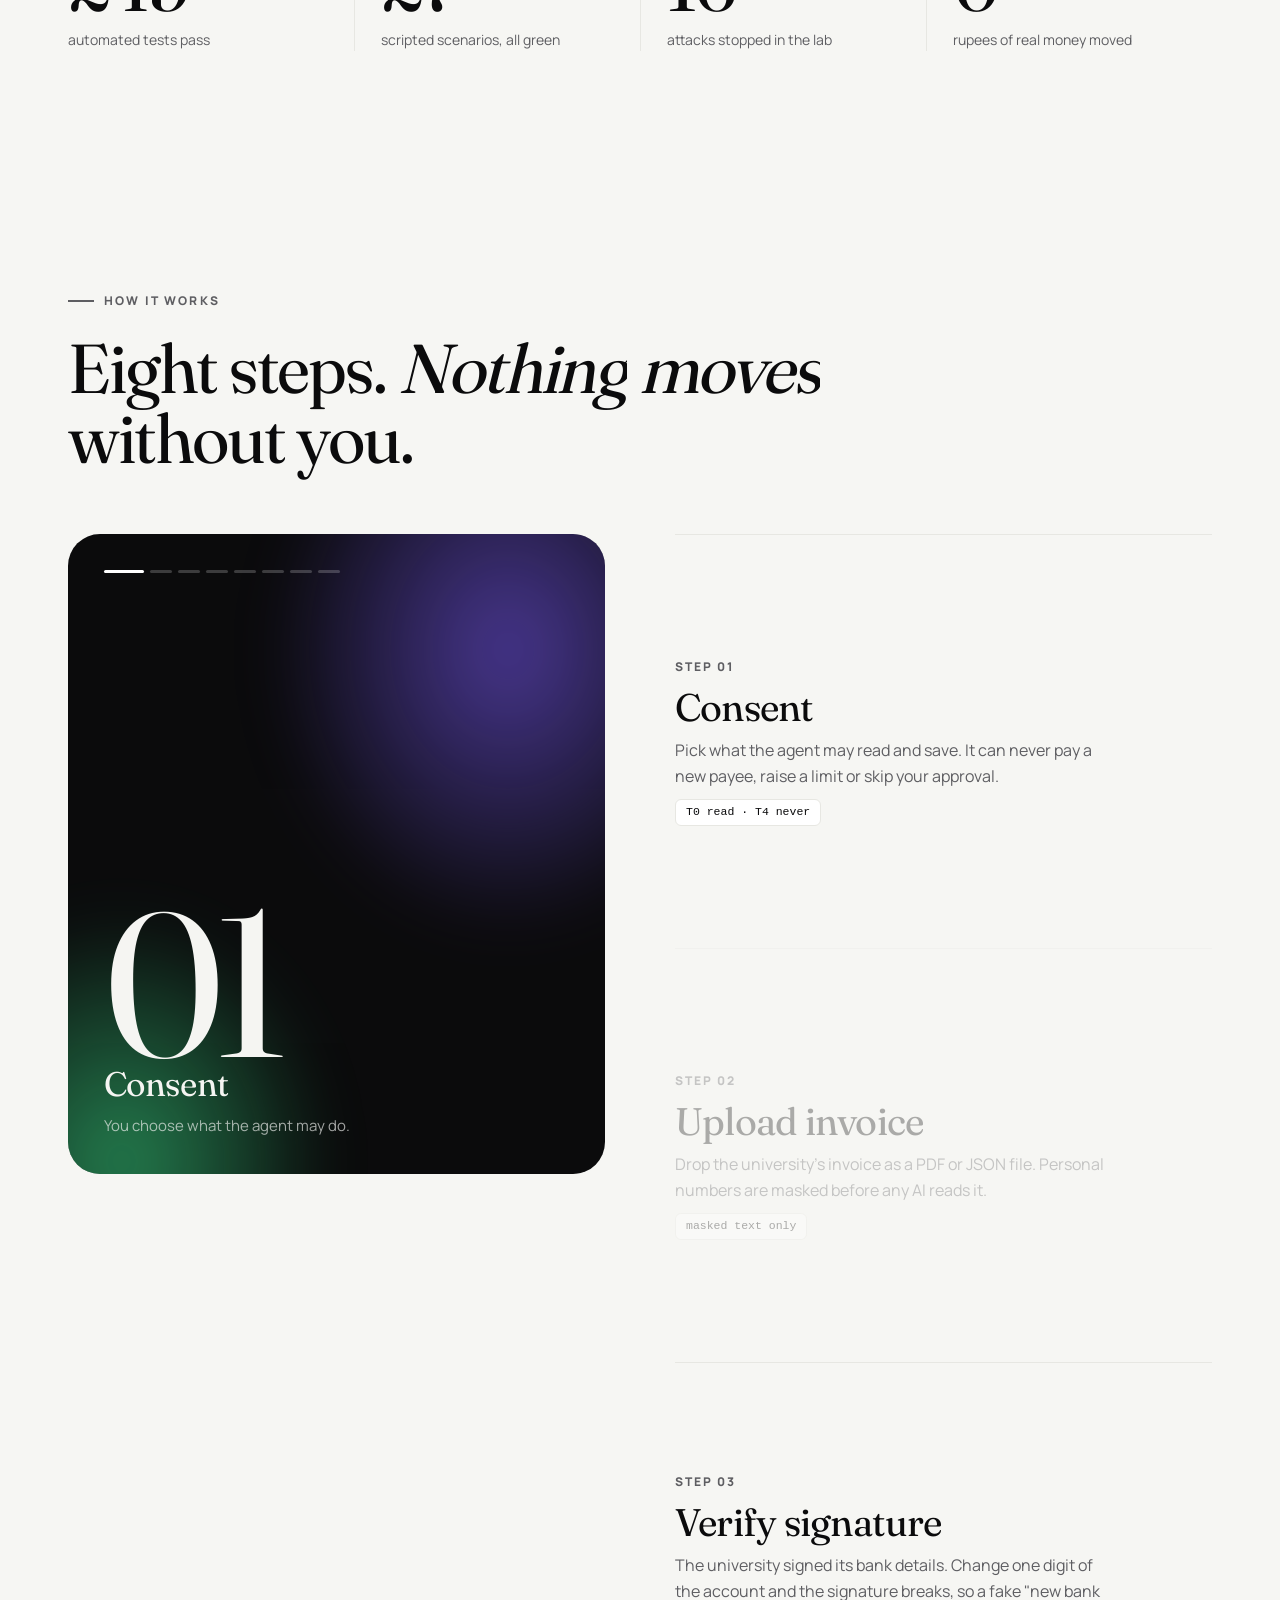
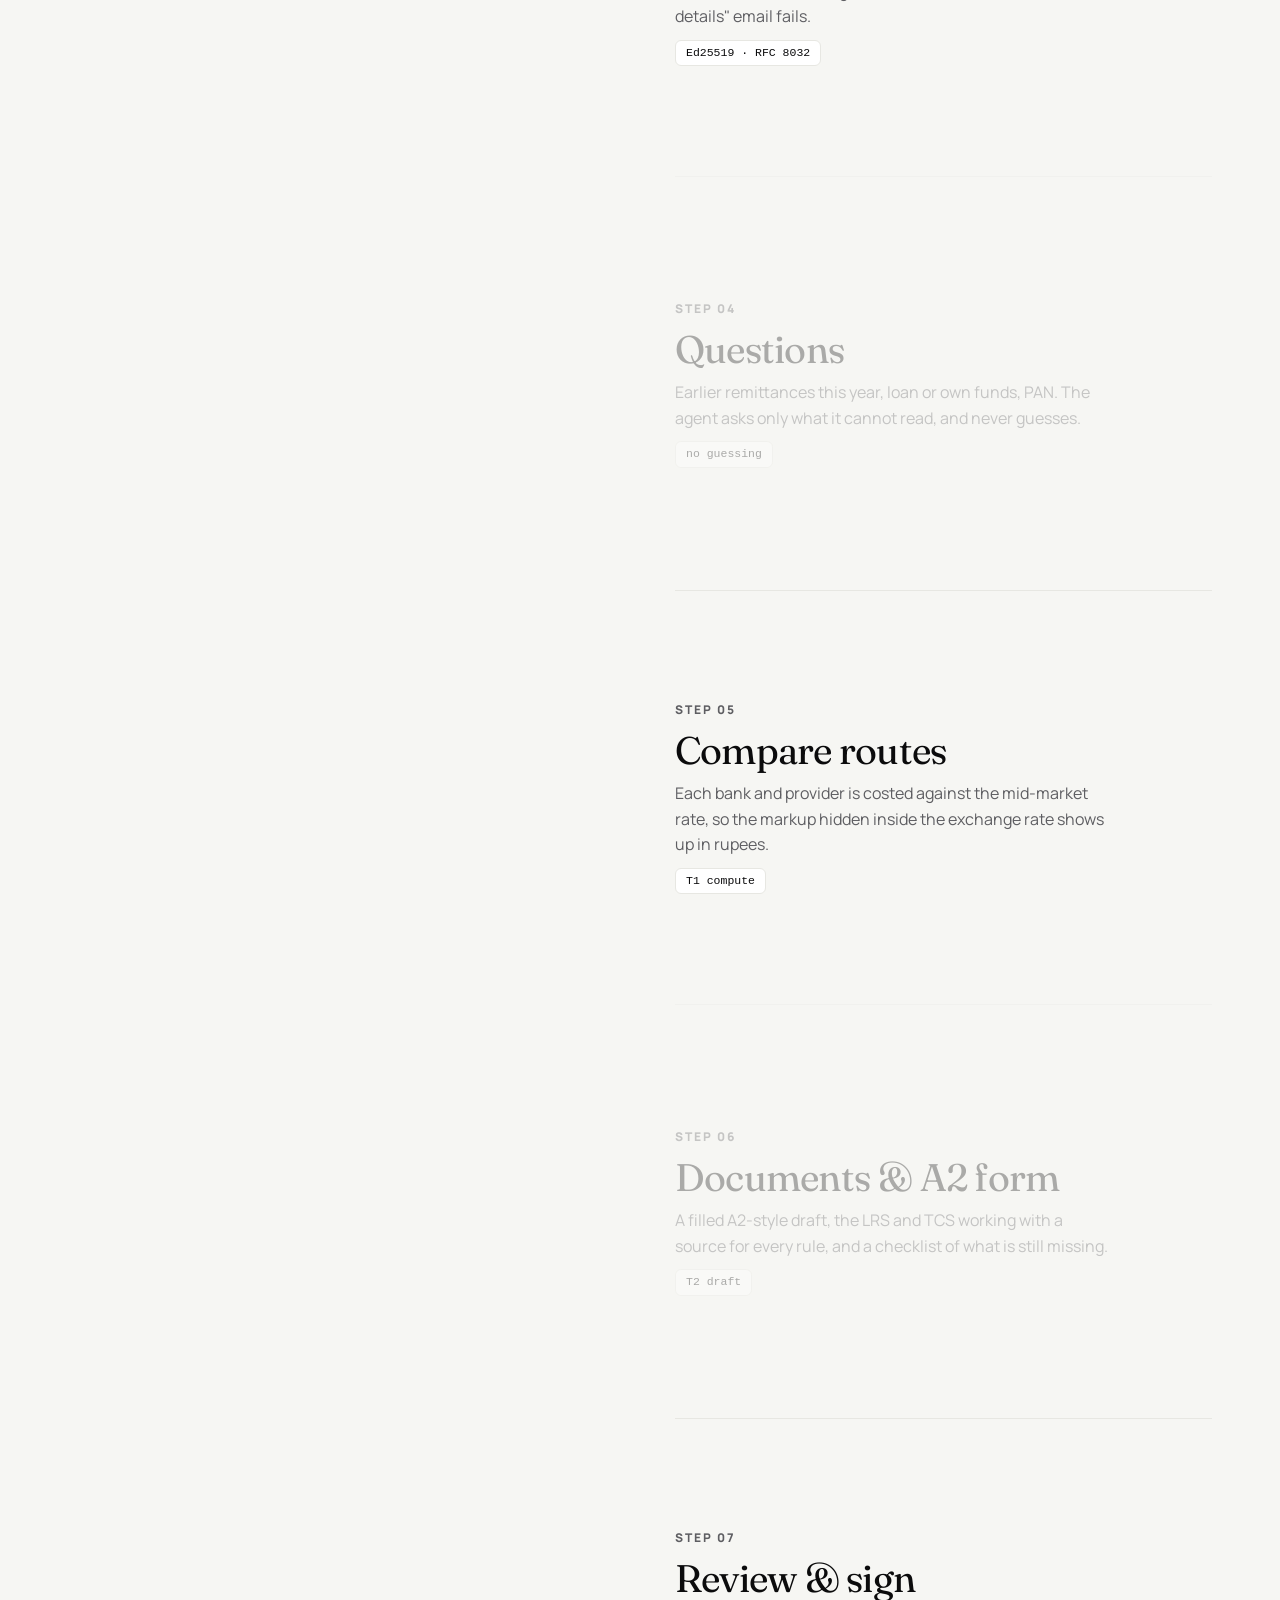
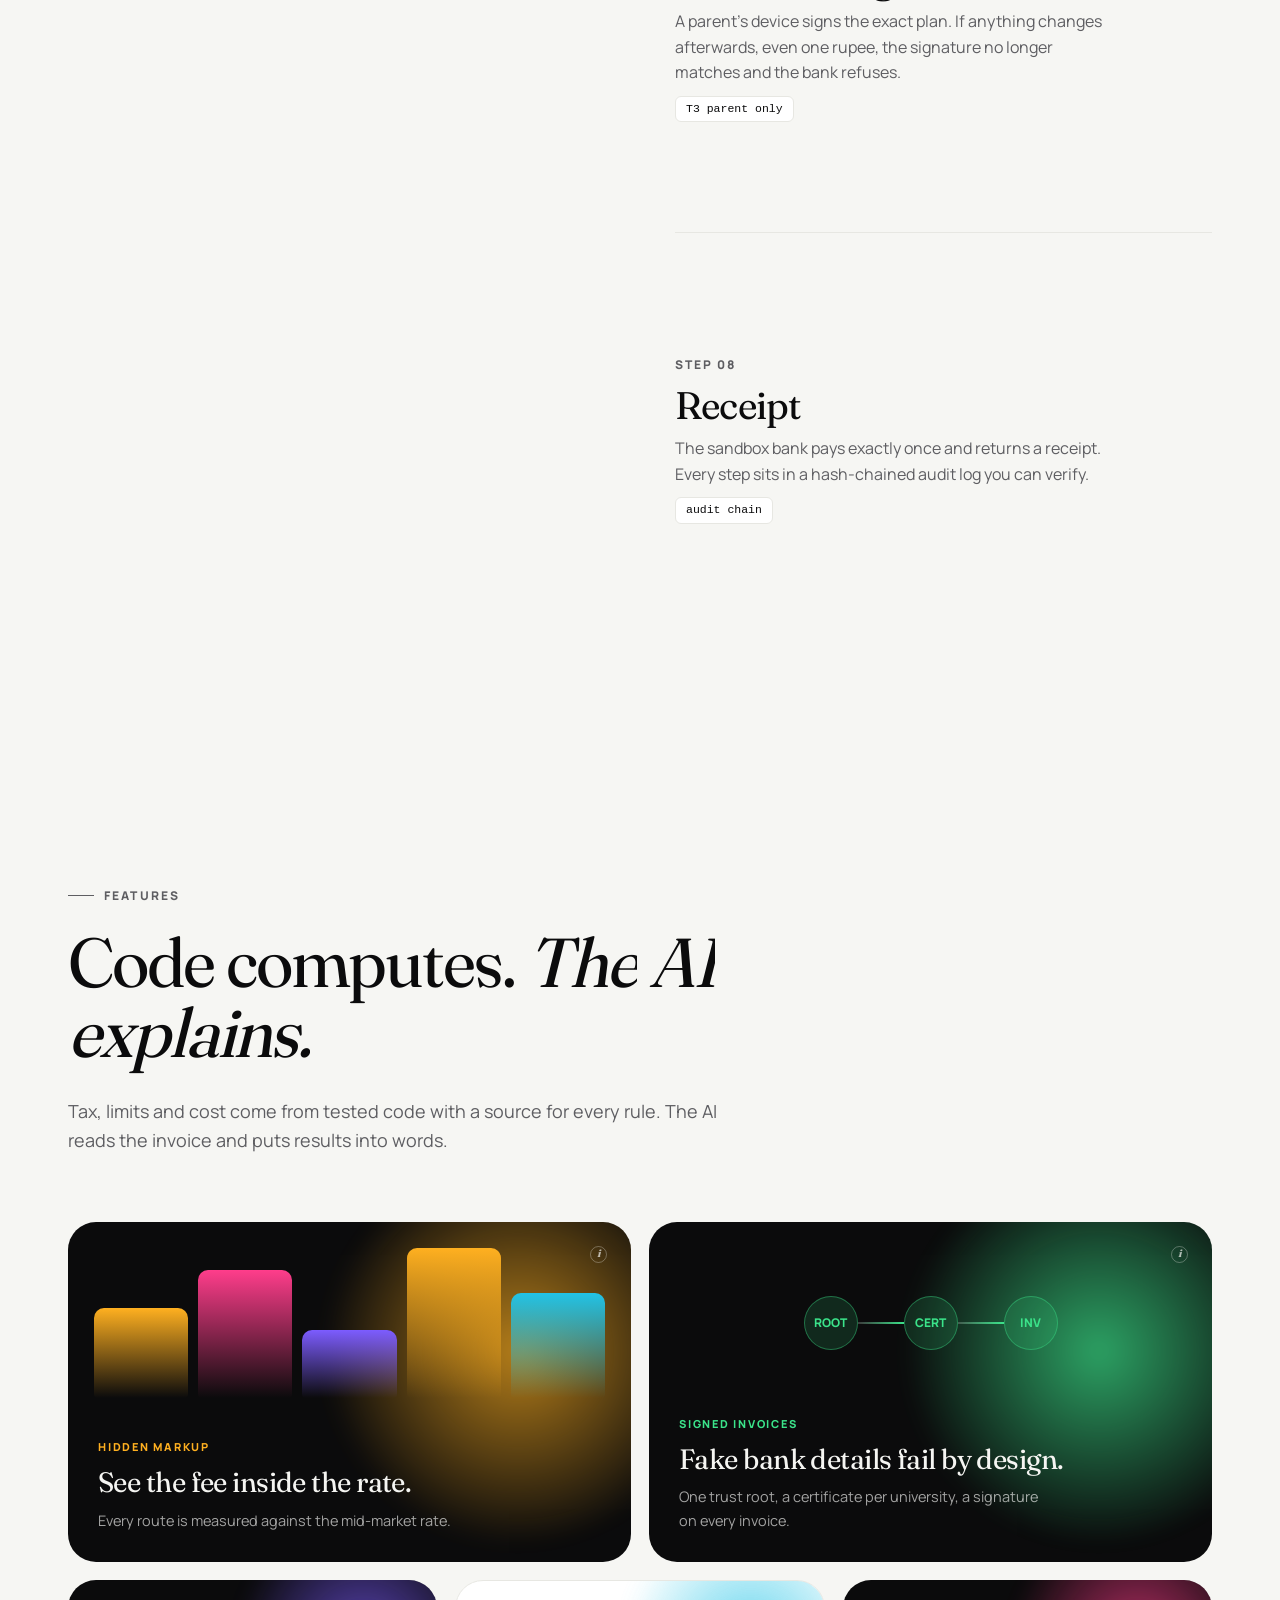
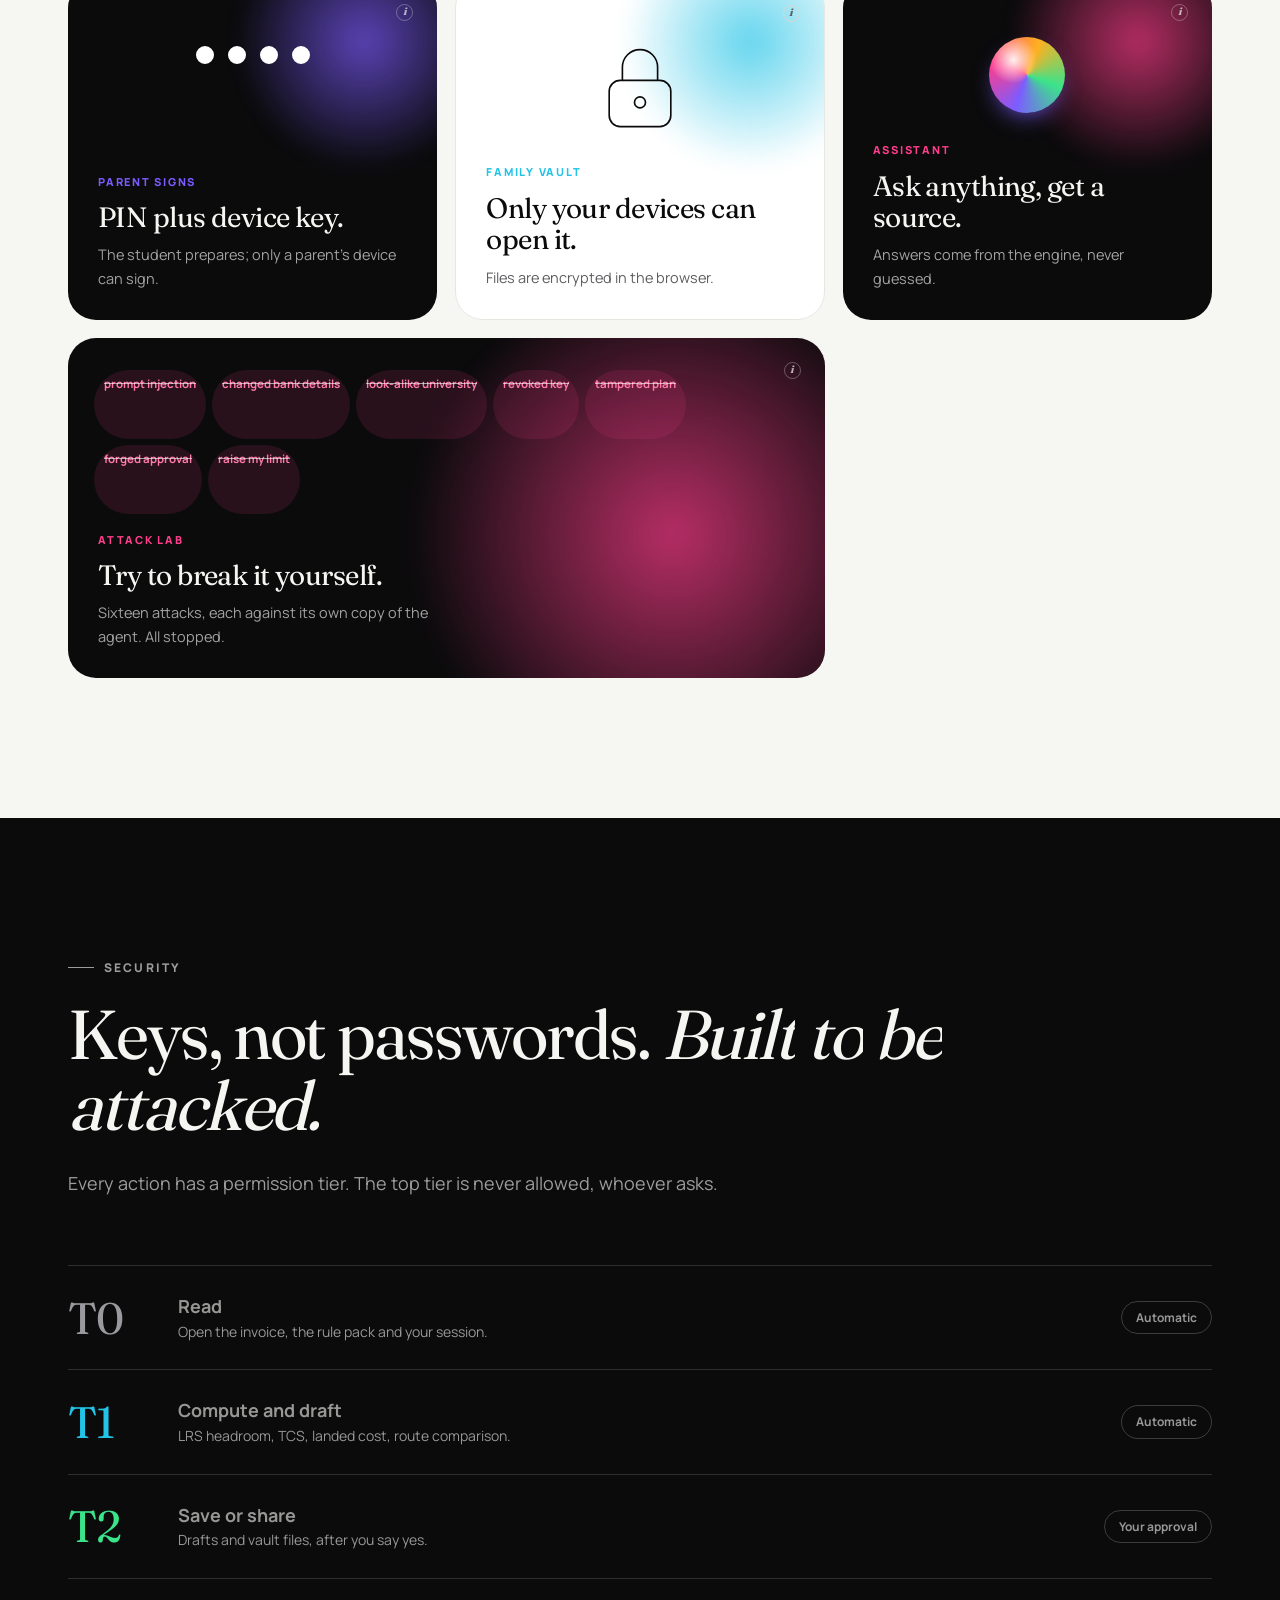
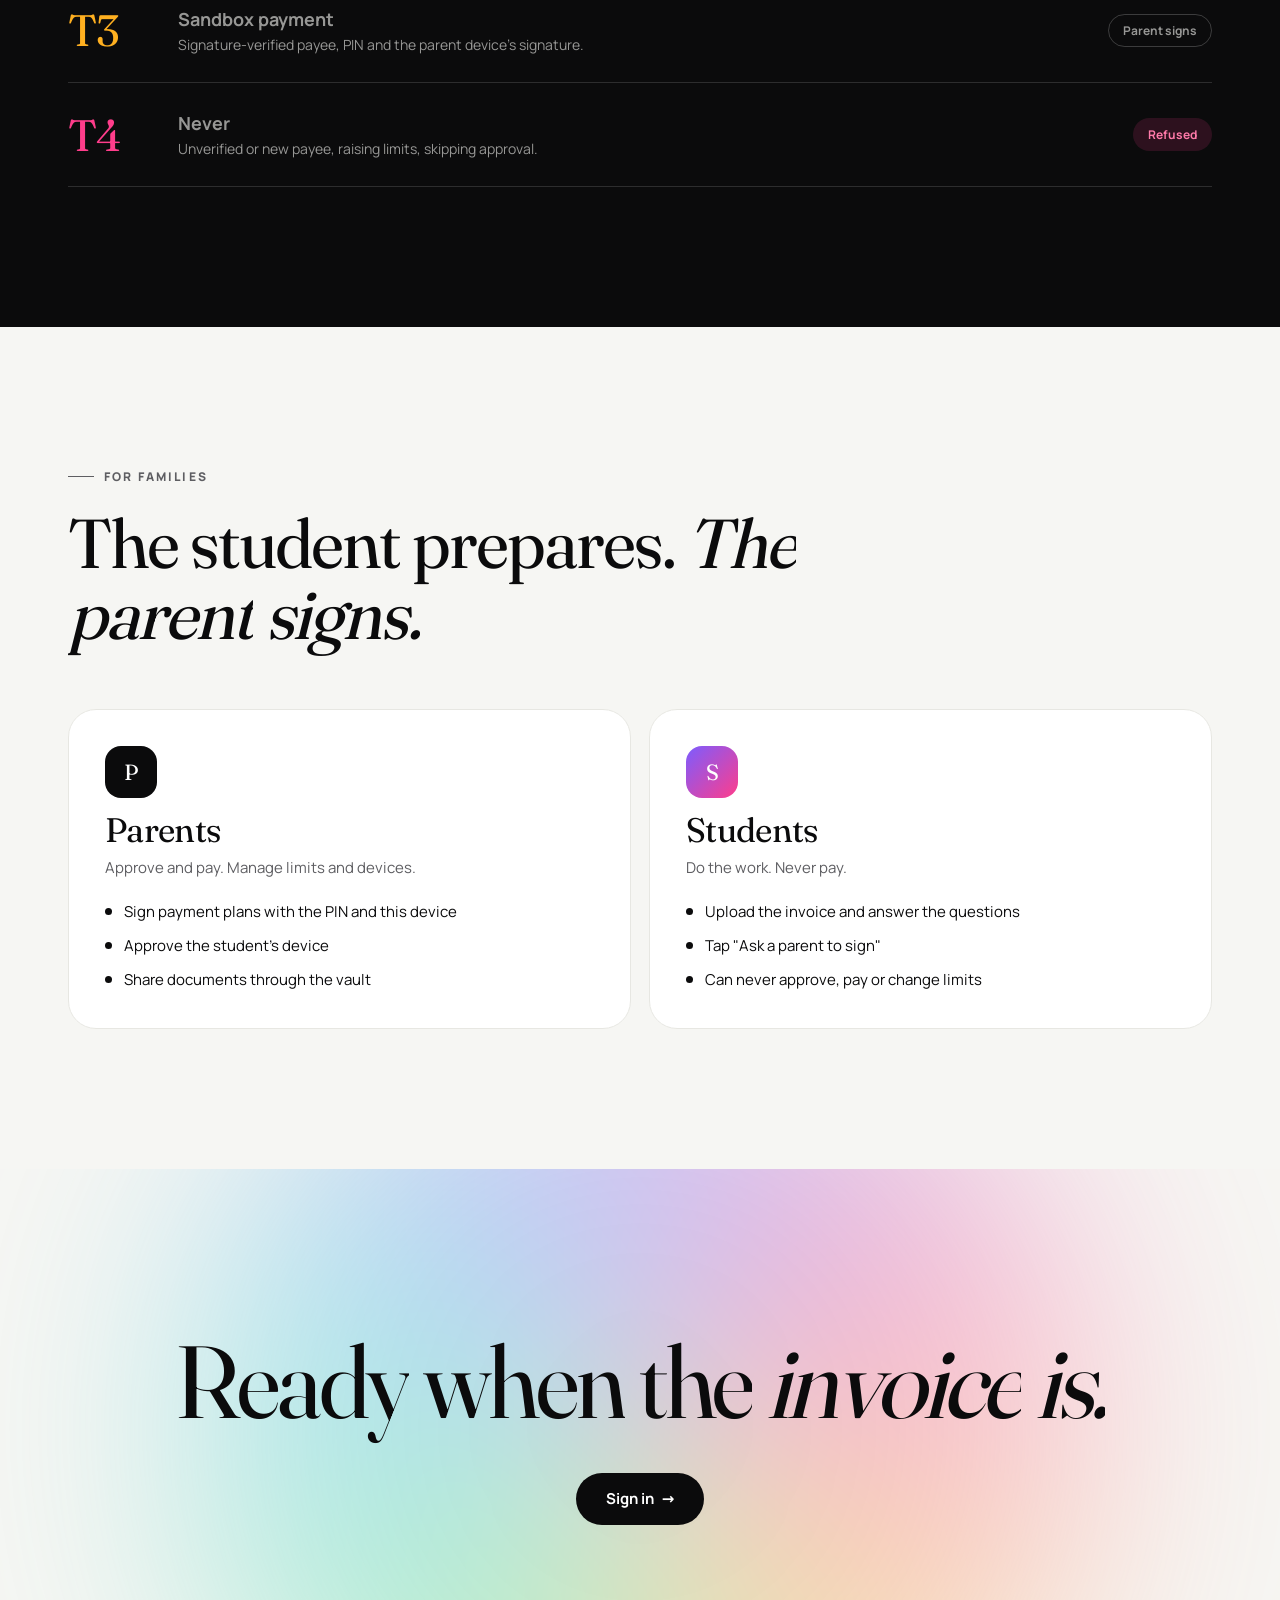
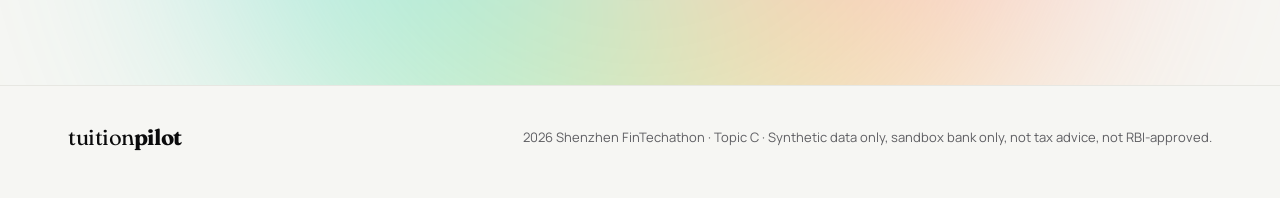
==== commit a27d1a29: "Block payments without a PAN; deck and demo script on the new design - A payment without a PAN is es" ====
--- a/app/static/landing.html
+++ b/app/static/landing.html
@@ -5,7 +5,7 @@
   <meta name="viewport" content="width=device-width, initial-scale=1">
   <title>TuitionPilot · Pay tuition abroad</title>
   <meta name="description" content="An AI agent that verifies a university's invoice, finds the cheapest legal route and pays only after a parent signs. Sandbox demo.">
-  <link rel="icon" href="data:image/svg+xml,%3Csvg xmlns='http://www.w3.org/2000/svg' viewBox='0 0 32 32'%3E%3Crect width='32' height='32' rx='9' fill='%230b0b0c'/%3E%3Ccircle cx='16' cy='16' r='6' fill='%233be38a'/%3E%3C/svg%3E">
+  <link rel="icon" href="data:,">
   <link rel="preload" href="fonts/Fraunces.woff2" as="font" type="font/woff2" crossorigin>
   <link rel="stylesheet" href="styles.css">
   <link rel="stylesheet" href="site.css">
@@ -85,7 +85,7 @@
       <div class="wrap">
         <p class="statement" data-scrub>Tuition abroad is the biggest cheque a family writes. <span class="hl">Every rupee</span> of it should be checked, explained and signed for.</p>
         <div class="stats" style="margin-top:110px">
-          <div class="stat"><span class="n num" data-count="248">0</span><span class="l">automated tests pass</span></div>
+          <div class="stat"><span class="n num" data-count="249">0</span><span class="l">automated tests pass</span></div>
           <div class="stat"><span class="n num" data-count="27">0</span><span class="l">scripted scenarios, all green</span></div>
           <div class="stat"><span class="n num" data-count="16">0</span><span class="l">attacks stopped in the lab</span></div>
           <div class="stat"><span class="n num" data-count="0">0</span><span class="l">rupees of real money moved</span></div>
--- a/app/static/styles.css
+++ b/app/static/styles.css
@@ -46,7 +46,6 @@
 :focus-visible { outline: 2px solid var(--text); outline-offset: 2px; }
 .wordmark { display: inline-block; white-space: nowrap; font: 400 22px/1 var(--serif); letter-spacing: -.02em; color: var(--text); text-decoration: none; }
 .wordmark b { font-weight: 700; }
-.wordmark::before { content: ""; display: inline-block; vertical-align: -3px; margin-right: 9px; width: 22px; height: 22px; border-radius: 7px; background: conic-gradient(from 210deg, var(--v-violet), var(--v-magenta), var(--v-amber), var(--v-green), var(--v-violet)); box-shadow: inset 0 0 0 5px var(--text); }
 
 /* ---------- top bar ---------- */
 .top { position: sticky; top: 0; z-index: 30; display: flex; align-items: center; gap: 22px; padding: 12px 28px; flex-wrap: wrap;
--- a/app/static/site.css
+++ b/app/static/site.css
@@ -194,7 +194,7 @@
 /* ---------- sign-in ---------- */
 .auth { display: grid; grid-template-columns: minmax(340px, 520px) 1fr; min-height: 100vh; }
 .auth-side { position: relative; overflow: hidden; isolation: isolate; display: flex; flex-direction: column; justify-content: space-between; gap: 32px; padding: 40px 44px; background: #0b0b0c; color: #f5f5f2; }
-.auth-side .wordmark { color: #f5f5f2; } .auth-side .wordmark::before { box-shadow: inset 0 0 0 5px #0b0b0c; }
+.auth-side .wordmark { color: #f5f5f2; }
 .auth-side .display { font-size: clamp(40px, 4.4vw, 60px); }
 .auth-side .ticks li::before { background: var(--v-green); }
 .auth-side .ticks { color: rgba(245, 245, 242, .75); font-size: 14.5px; }
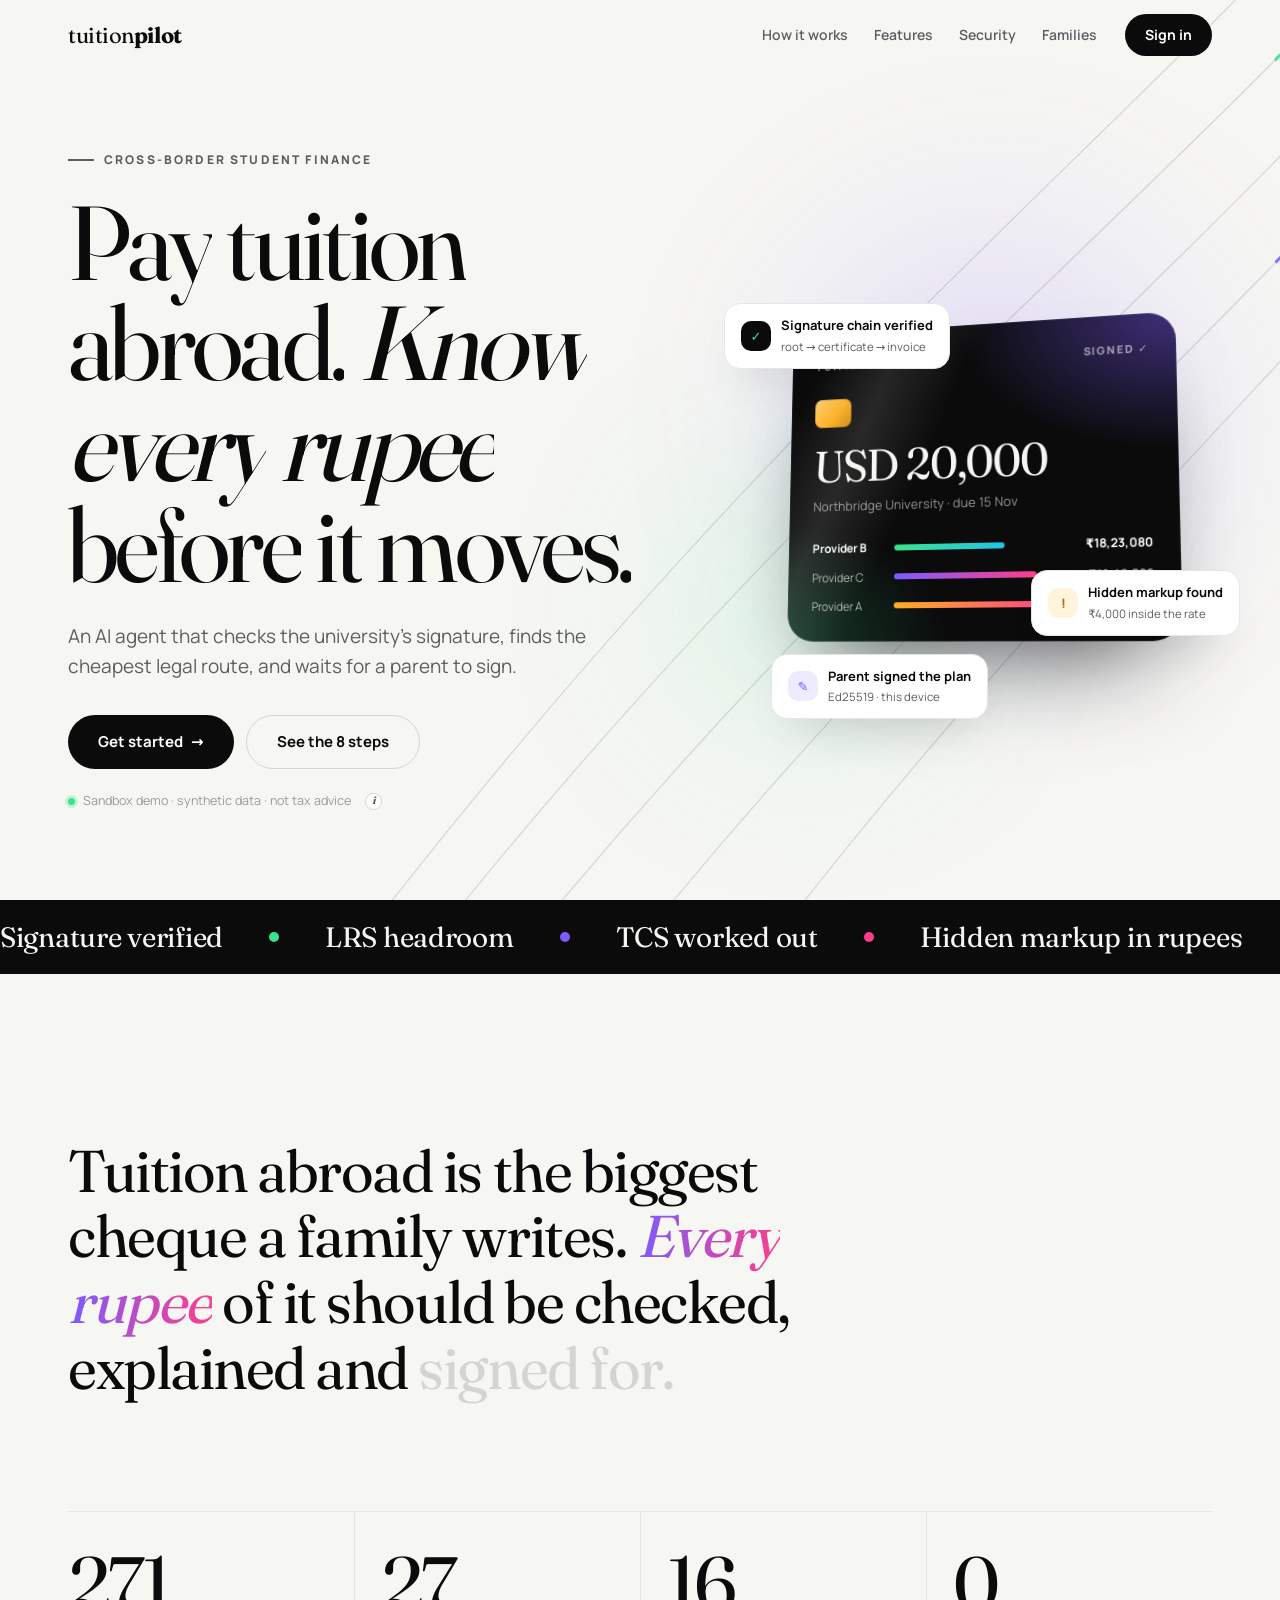
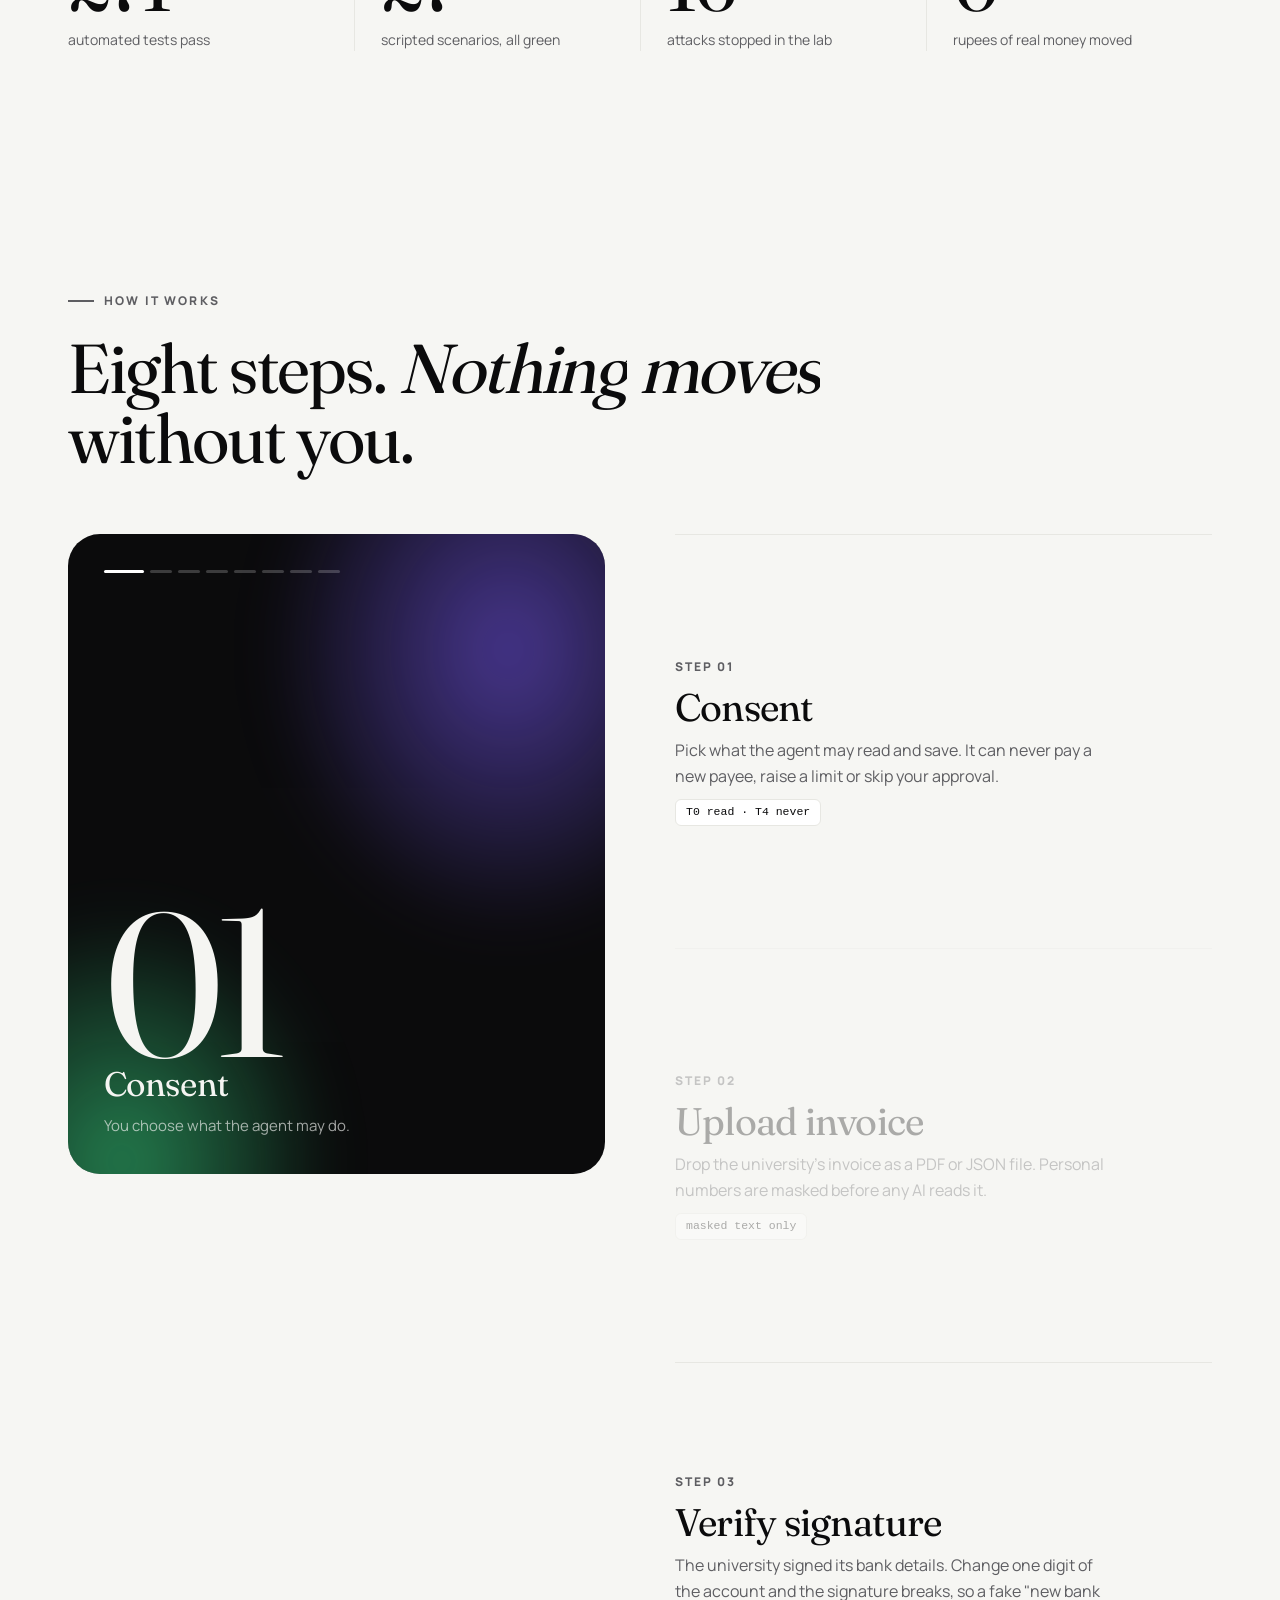
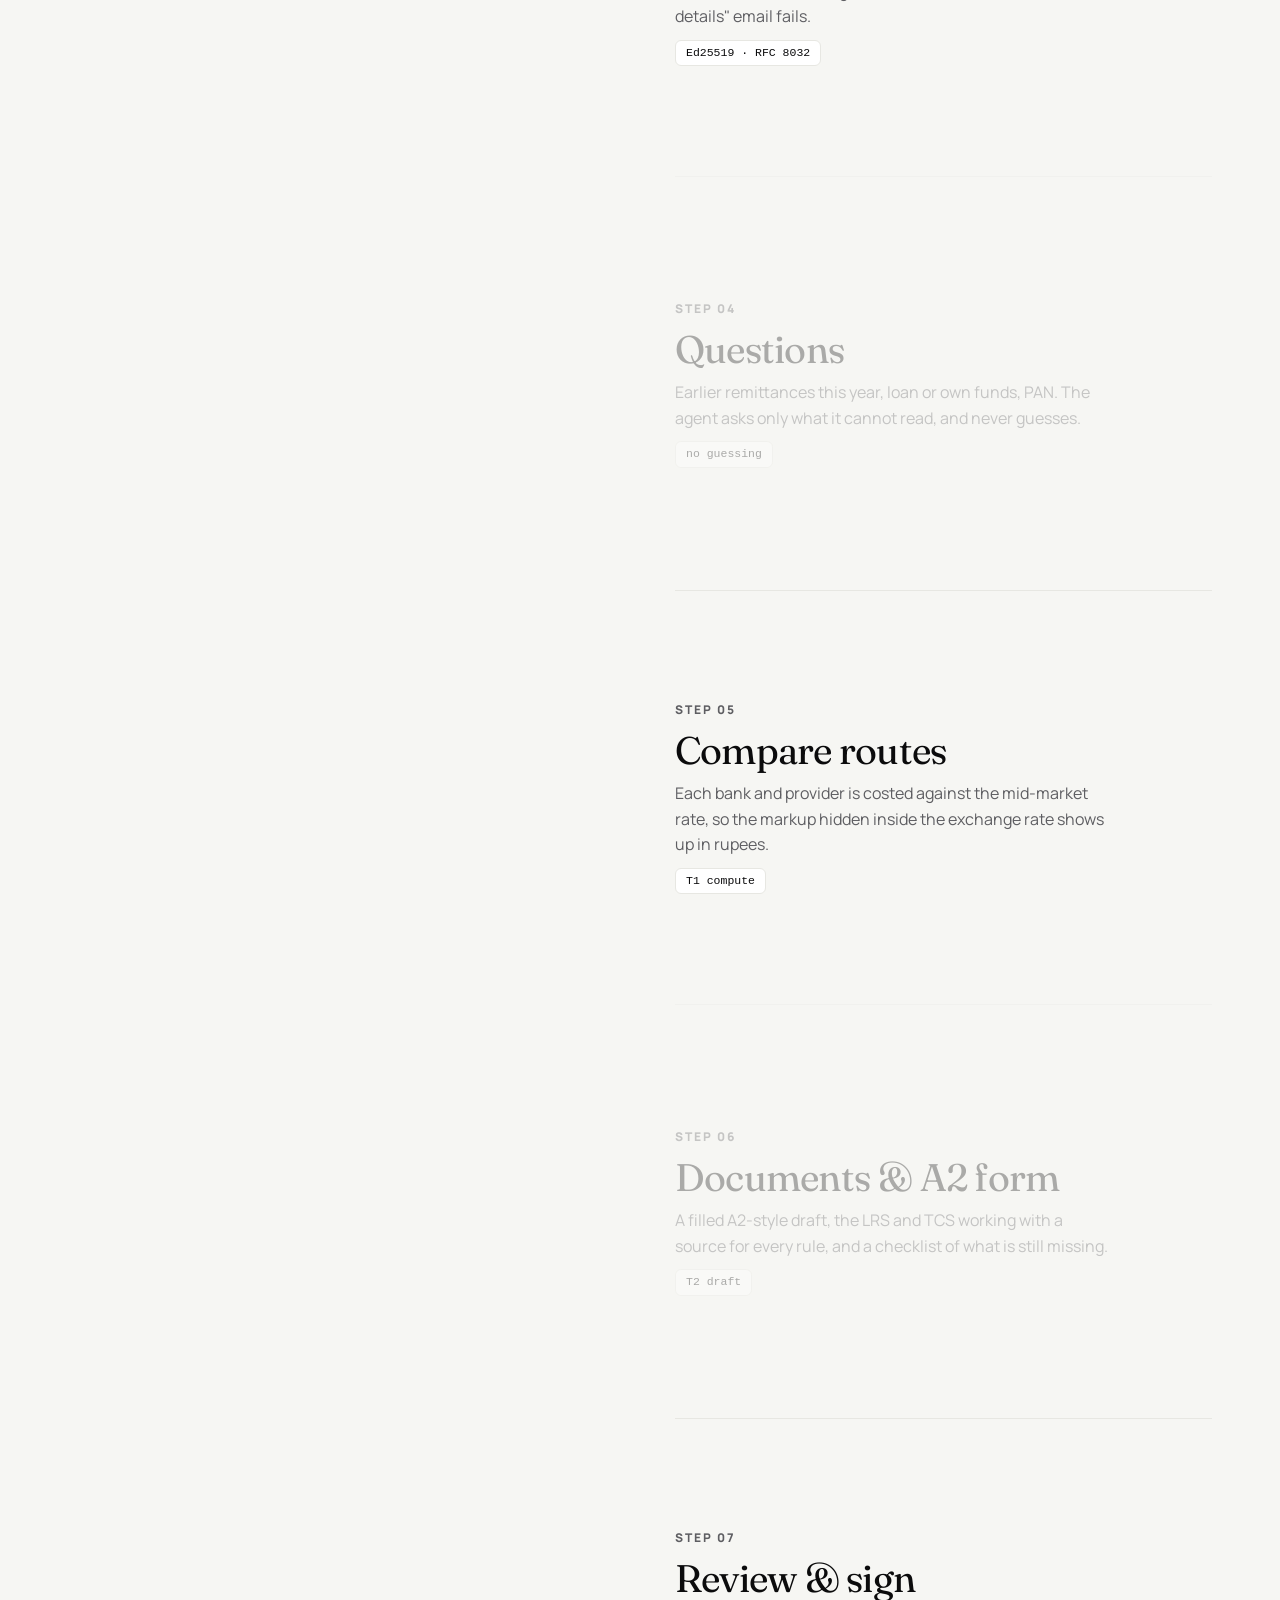
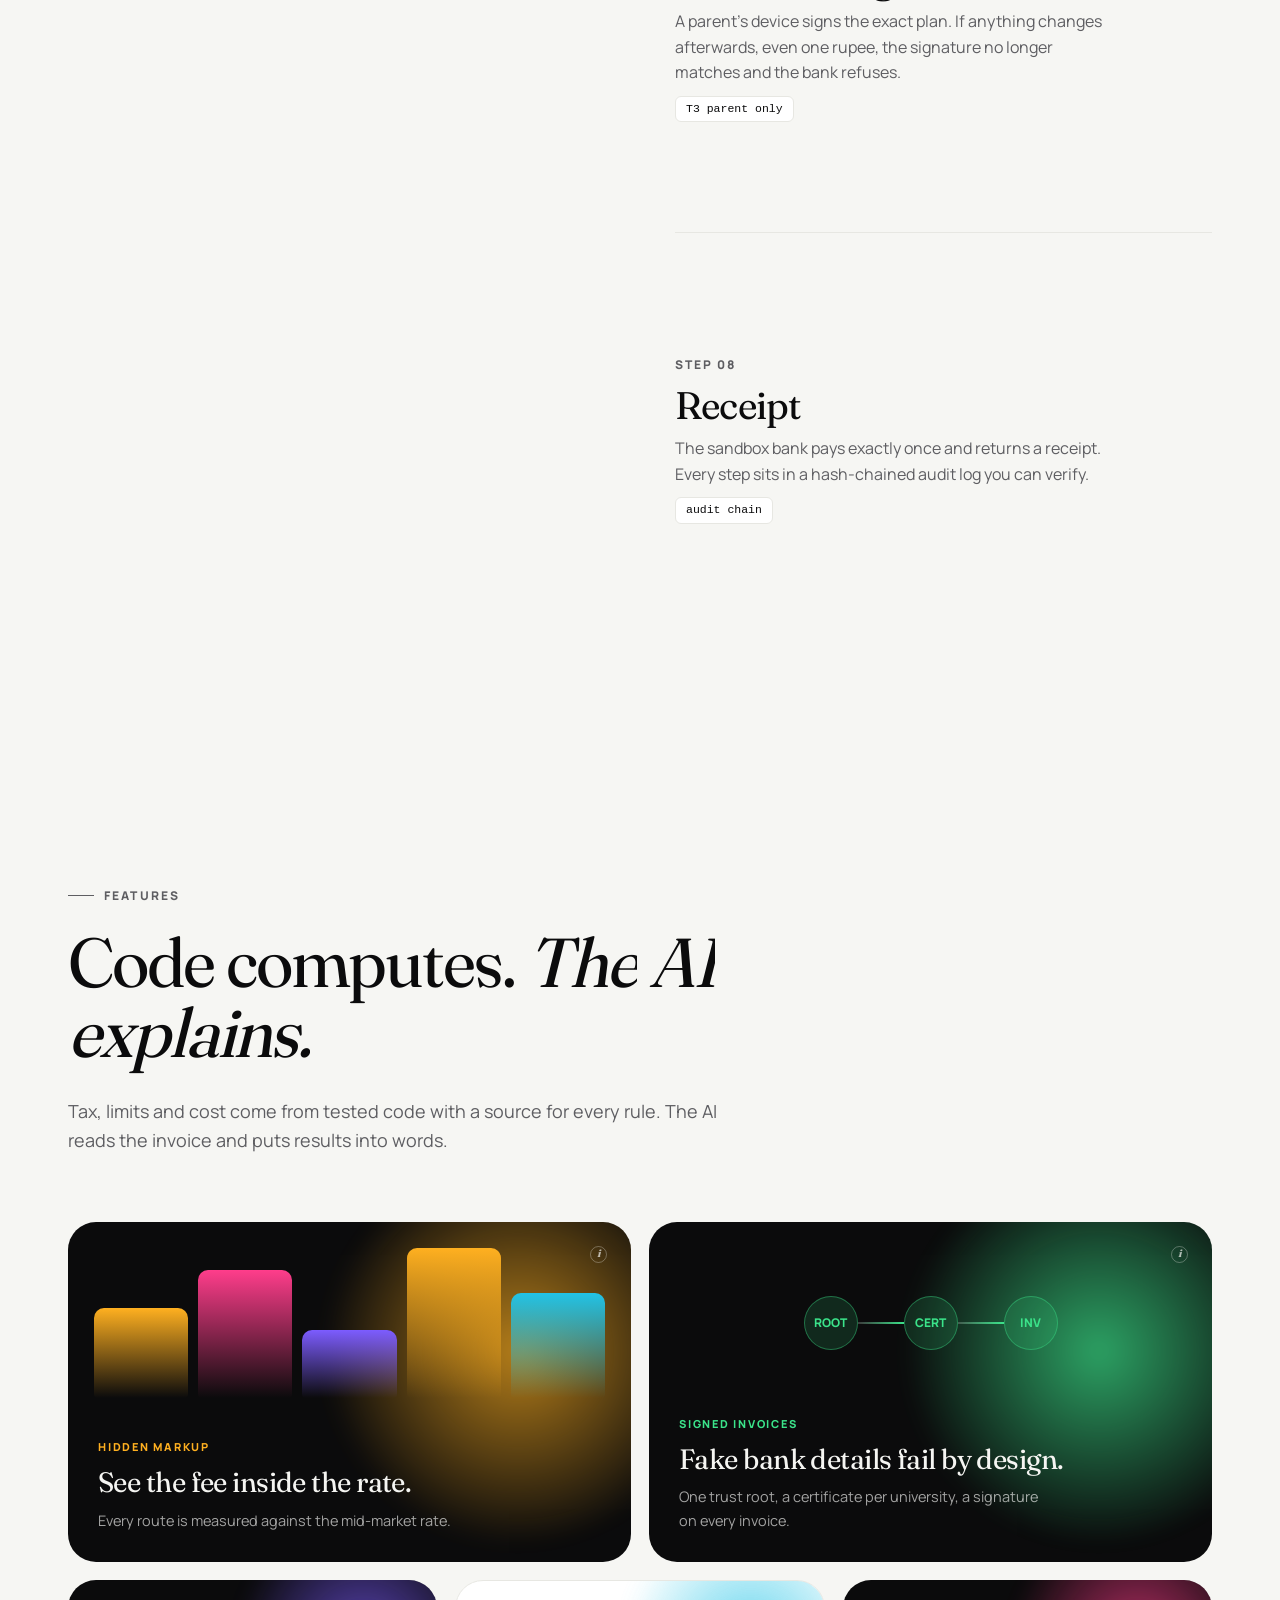
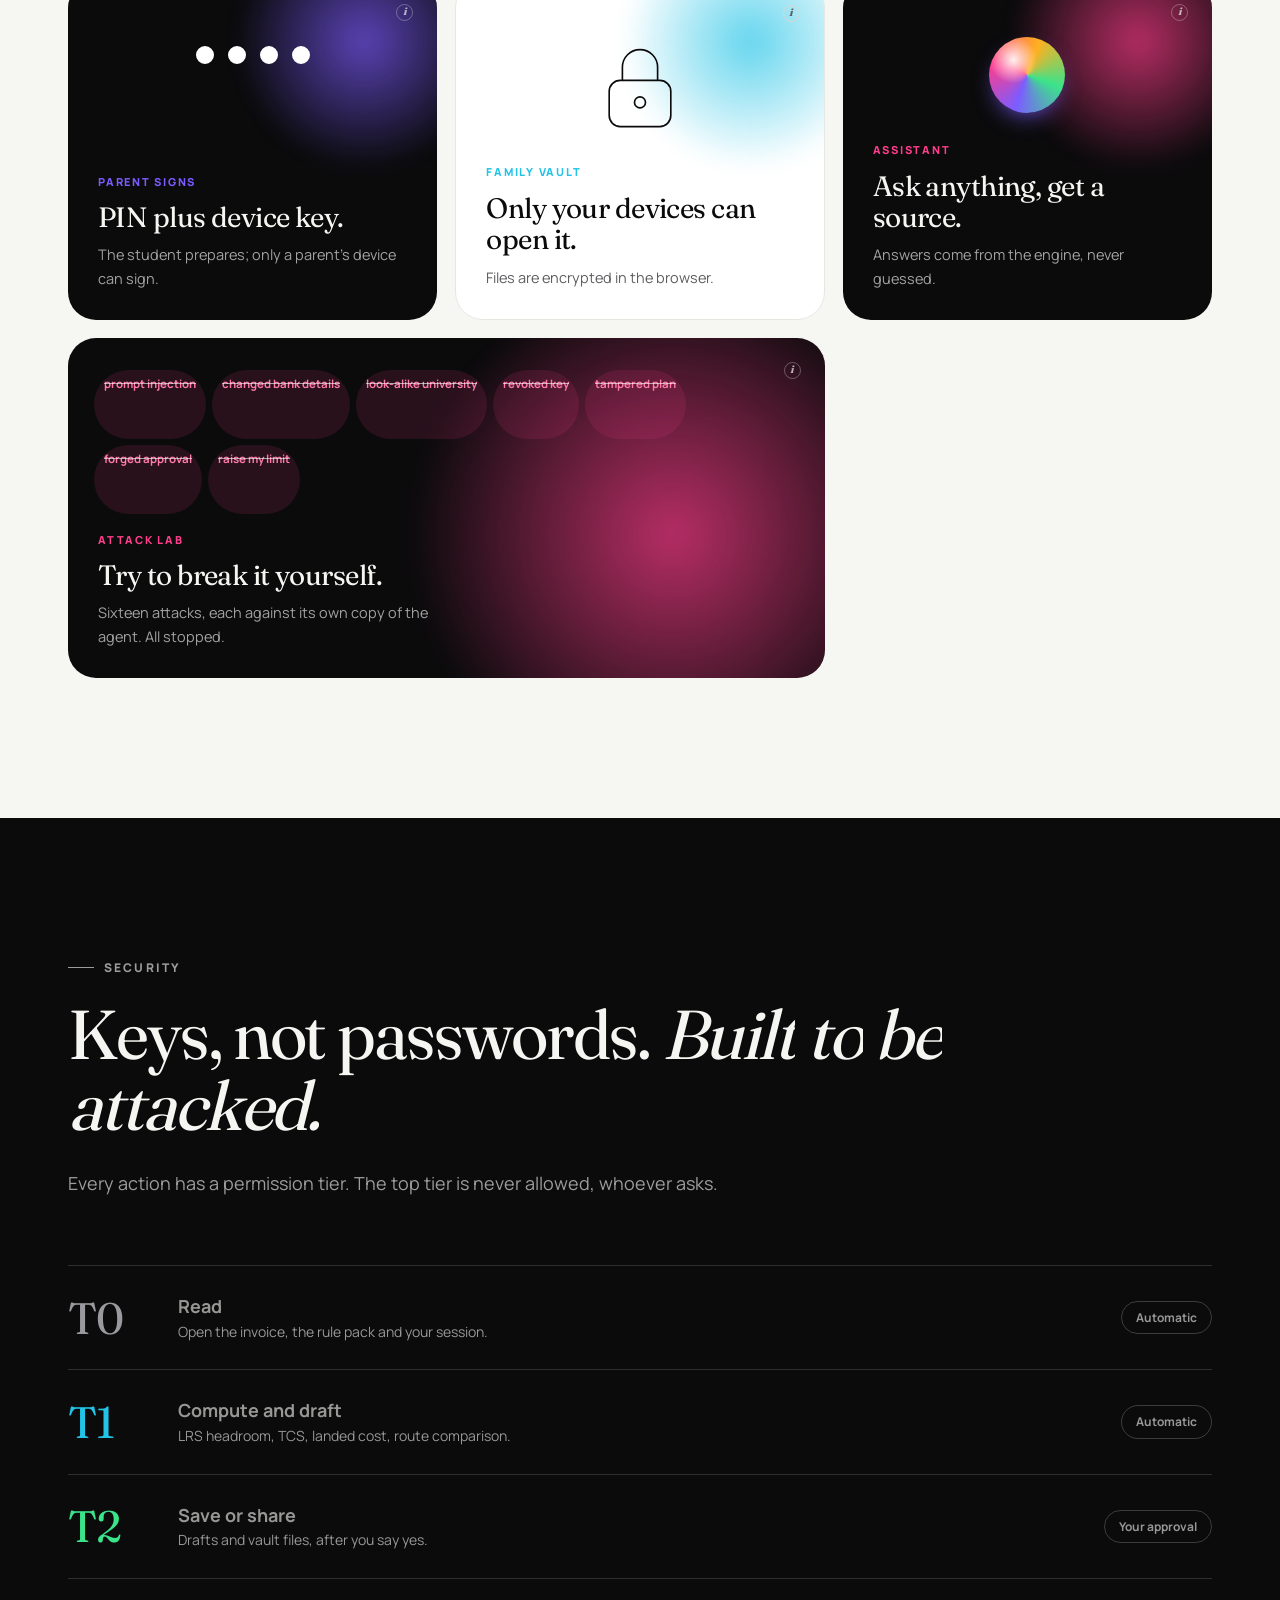
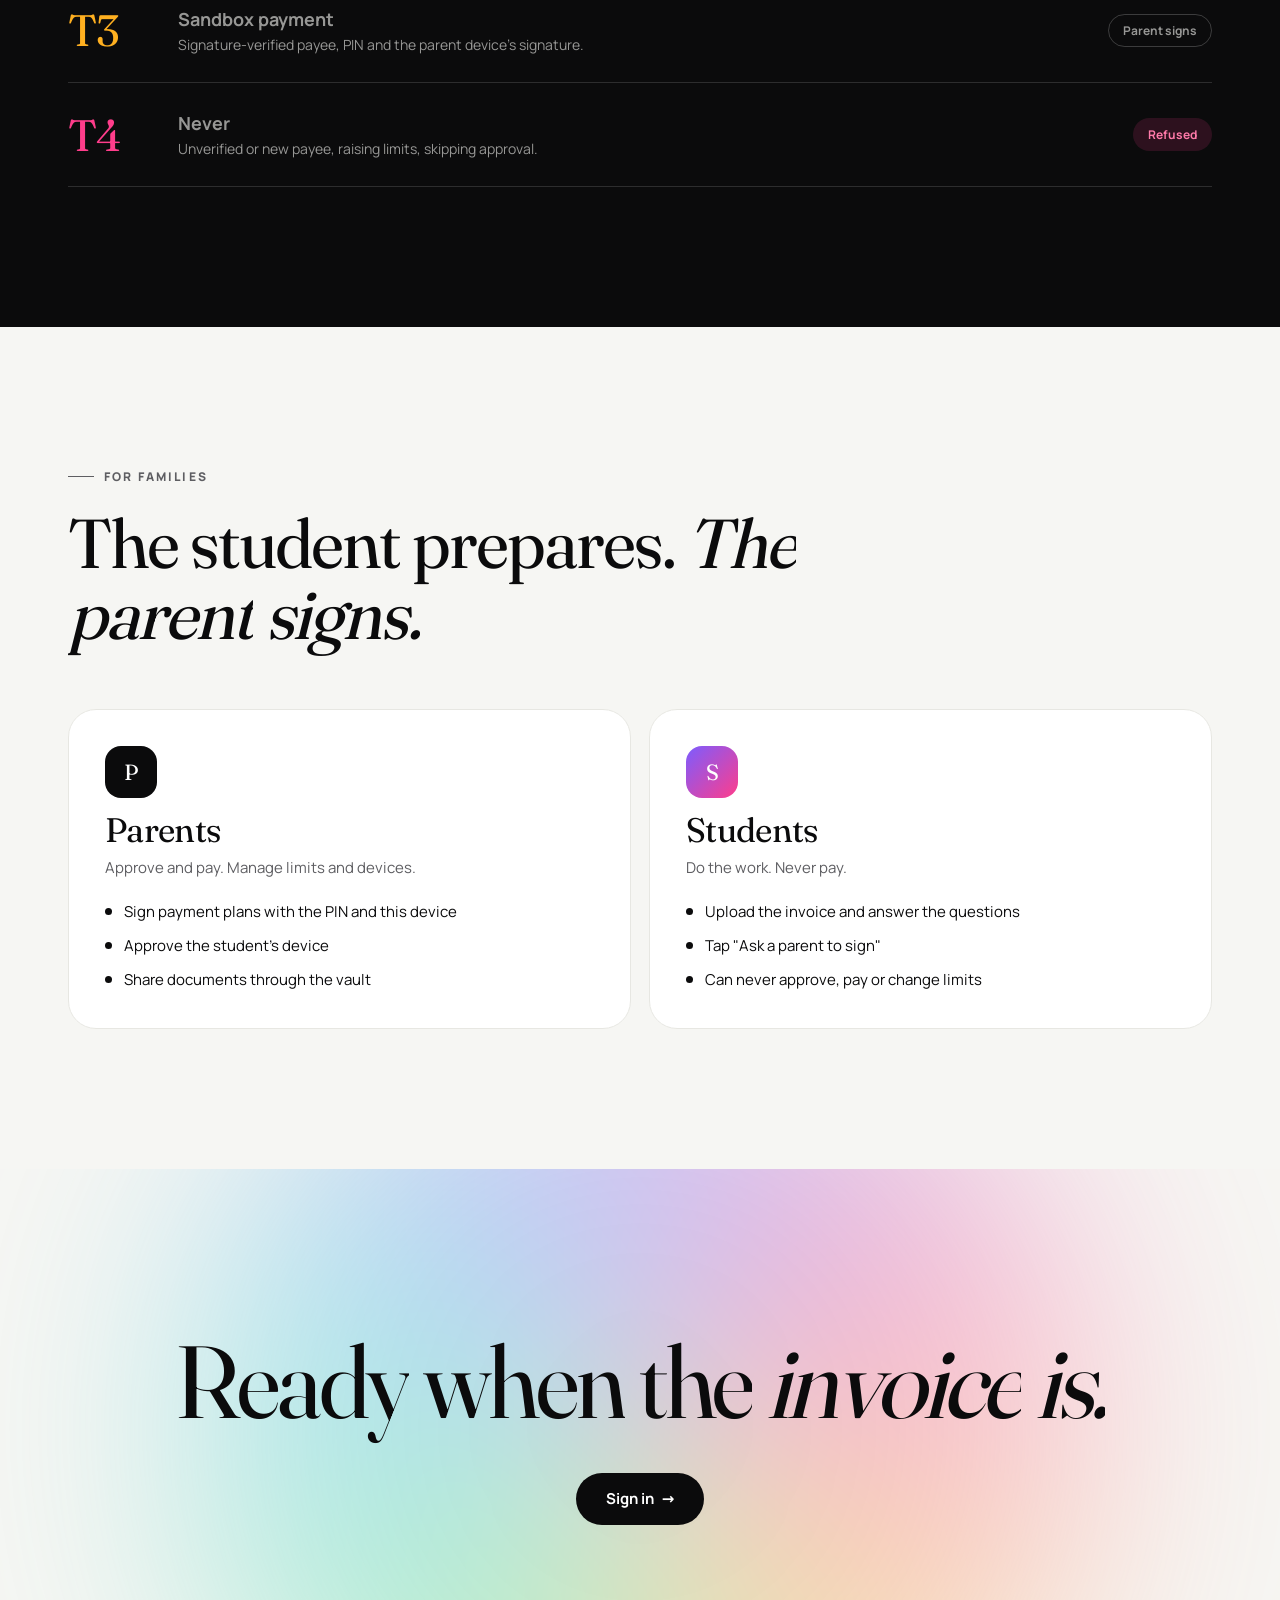
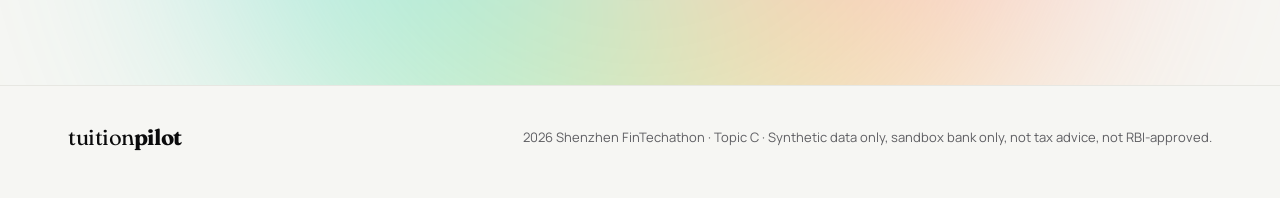
==== commit ffba1f5c: "Adaptive payment plan, student money, KYC/AML checks, cookie sessions, grounded hosted answers - Pay" ====
--- a/app/static/landing.html
+++ b/app/static/landing.html
@@ -85,7 +85,7 @@
       <div class="wrap">
         <p class="statement" data-scrub>Tuition abroad is the biggest cheque a family writes. <span class="hl">Every rupee</span> of it should be checked, explained and signed for.</p>
         <div class="stats" style="margin-top:110px">
-          <div class="stat"><span class="n num" data-count="249">0</span><span class="l">automated tests pass</span></div>
+          <div class="stat"><span class="n num" data-count="271">0</span><span class="l">automated tests pass</span></div>
           <div class="stat"><span class="n num" data-count="27">0</span><span class="l">scripted scenarios, all green</span></div>
           <div class="stat"><span class="n num" data-count="16">0</span><span class="l">attacks stopped in the lab</span></div>
           <div class="stat"><span class="n num" data-count="0">0</span><span class="l">rupees of real money moved</span></div>
--- a/app/static/styles.css
+++ b/app/static/styles.css
@@ -427,3 +427,19 @@
   .rcpt { border: 0; padding: 0; max-width: none; margin: 0; font-size: 11.5px; gap: 16px; -webkit-print-color-adjust: exact; print-color-adjust: exact; }
   .rcpt section, .rcpt-table tr { break-inside: avoid; } .rcpt-table .src a { text-decoration: none; } }
 @media (max-width: 760px) { .top-nav { order: 3; width: 100%; overflow-x: auto; } .top-nav button { flex: 1 0 auto; } .top-actions .btn.sm { display: none; } }
+
+/* payment plan and student money */
+.advice { display: grid; gap: 2px; margin-top: 12px; }
+.adv { display: grid; grid-template-columns: 170px 1fr; gap: 14px; padding: 12px 0; border-top: 1px solid var(--border); }
+.adv:first-child { border-top: 0; }
+.adv-k { font-size: 11px; font-weight: 800; letter-spacing: .1em; text-transform: uppercase; color: var(--muted); padding-top: 2px; }
+.adv p { margin: 0; font-size: 14px; }
+.next-fee { margin-top: 16px; padding: 16px 18px; border-radius: 16px; background: var(--surface-2); border: 1px solid var(--border); }
+.next-fee .row { align-items: flex-end; margin-top: 10px; }
+.next-fee .field-in input, .money-grid .field-in input, .money-grid .field-in select { padding: 10px 14px; border-radius: 999px; border: 1.5px solid var(--border-2); background: var(--surface); font-size: 14px; }
+.nf-out { margin-top: 12px; }
+.money-grid { display: grid; grid-template-columns: minmax(0, 1fr); gap: 18px; align-items: start; }
+.table-scroll { overflow-x: auto; }
+@media (max-width: 620px) { .adv { grid-template-columns: 1fr; gap: 4px; } }
+.next-fee .field-in, .money-grid .field-in { display: grid; gap: 6px; font-size: 12.5px; font-weight: 700; }
+.next-fee .field-in input:focus, .money-grid .field-in input:focus, .money-grid .field-in select:focus { outline: none; border-color: var(--text); }
